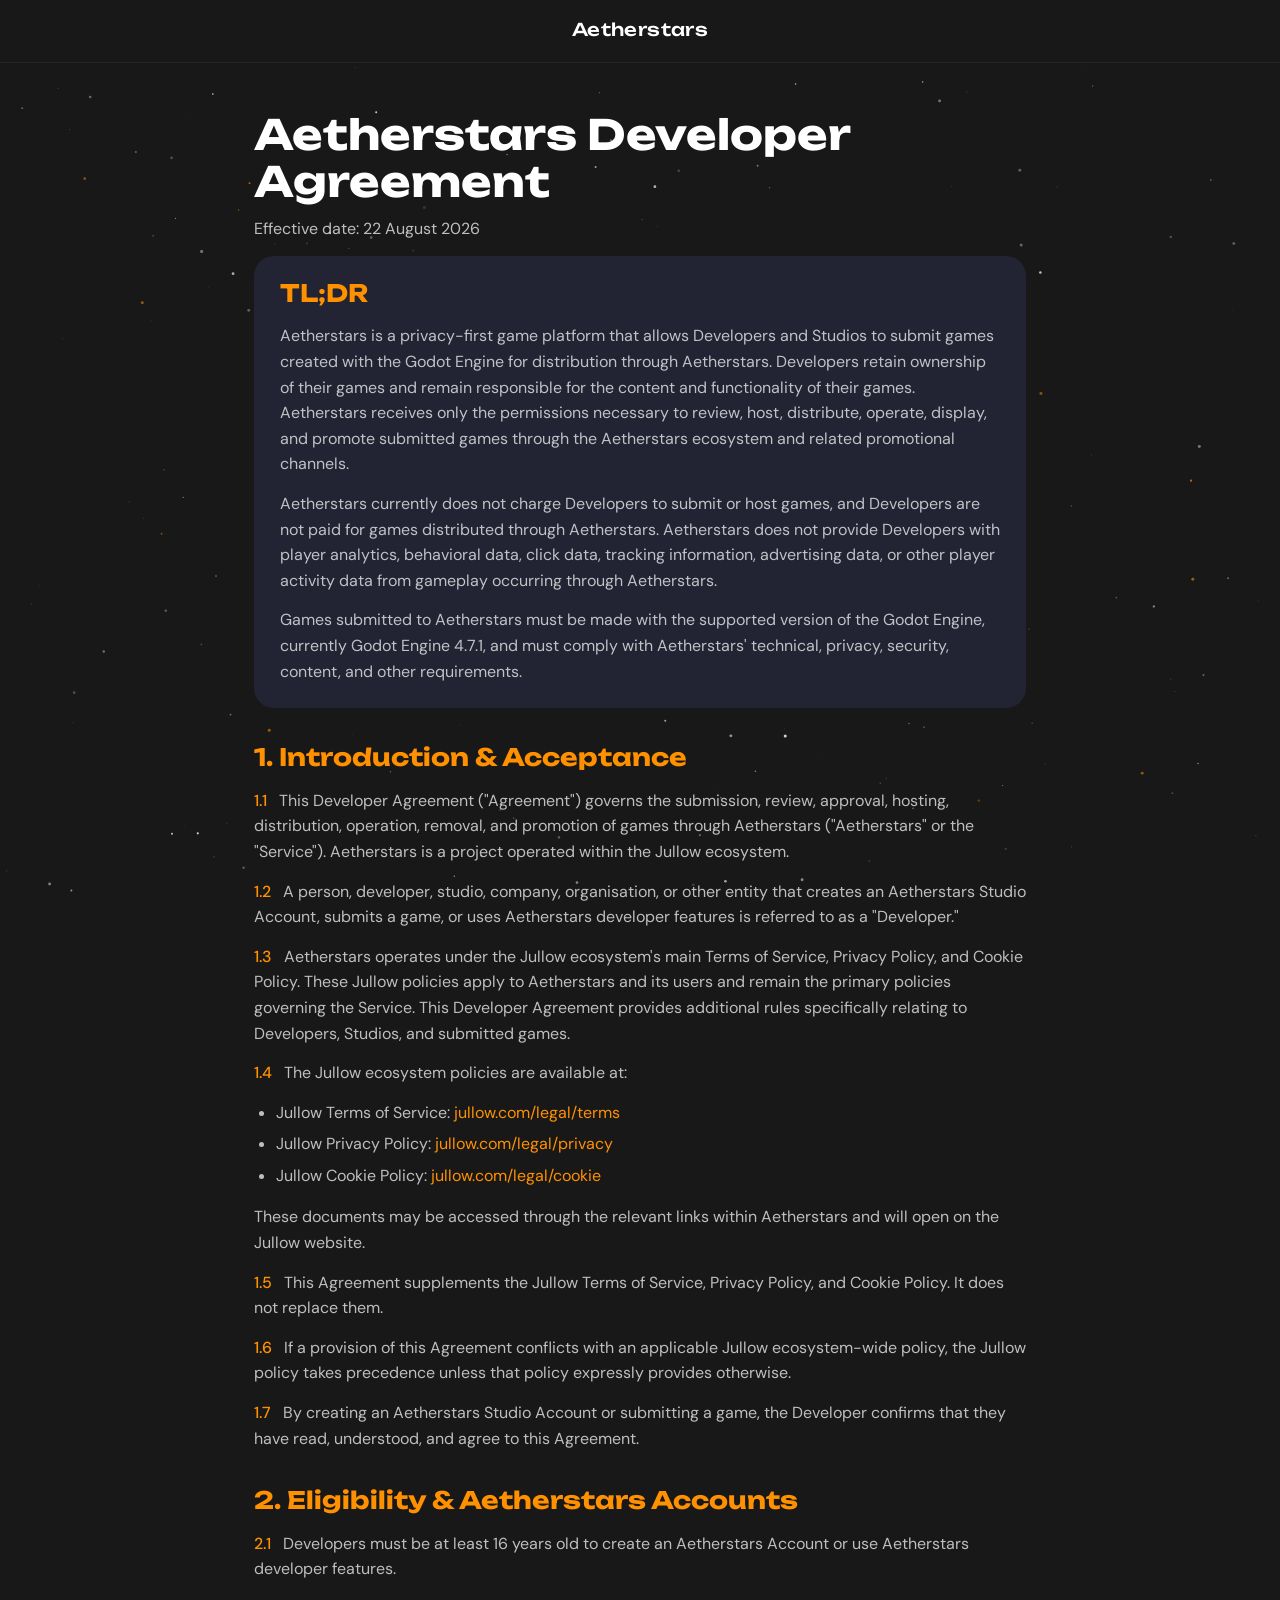
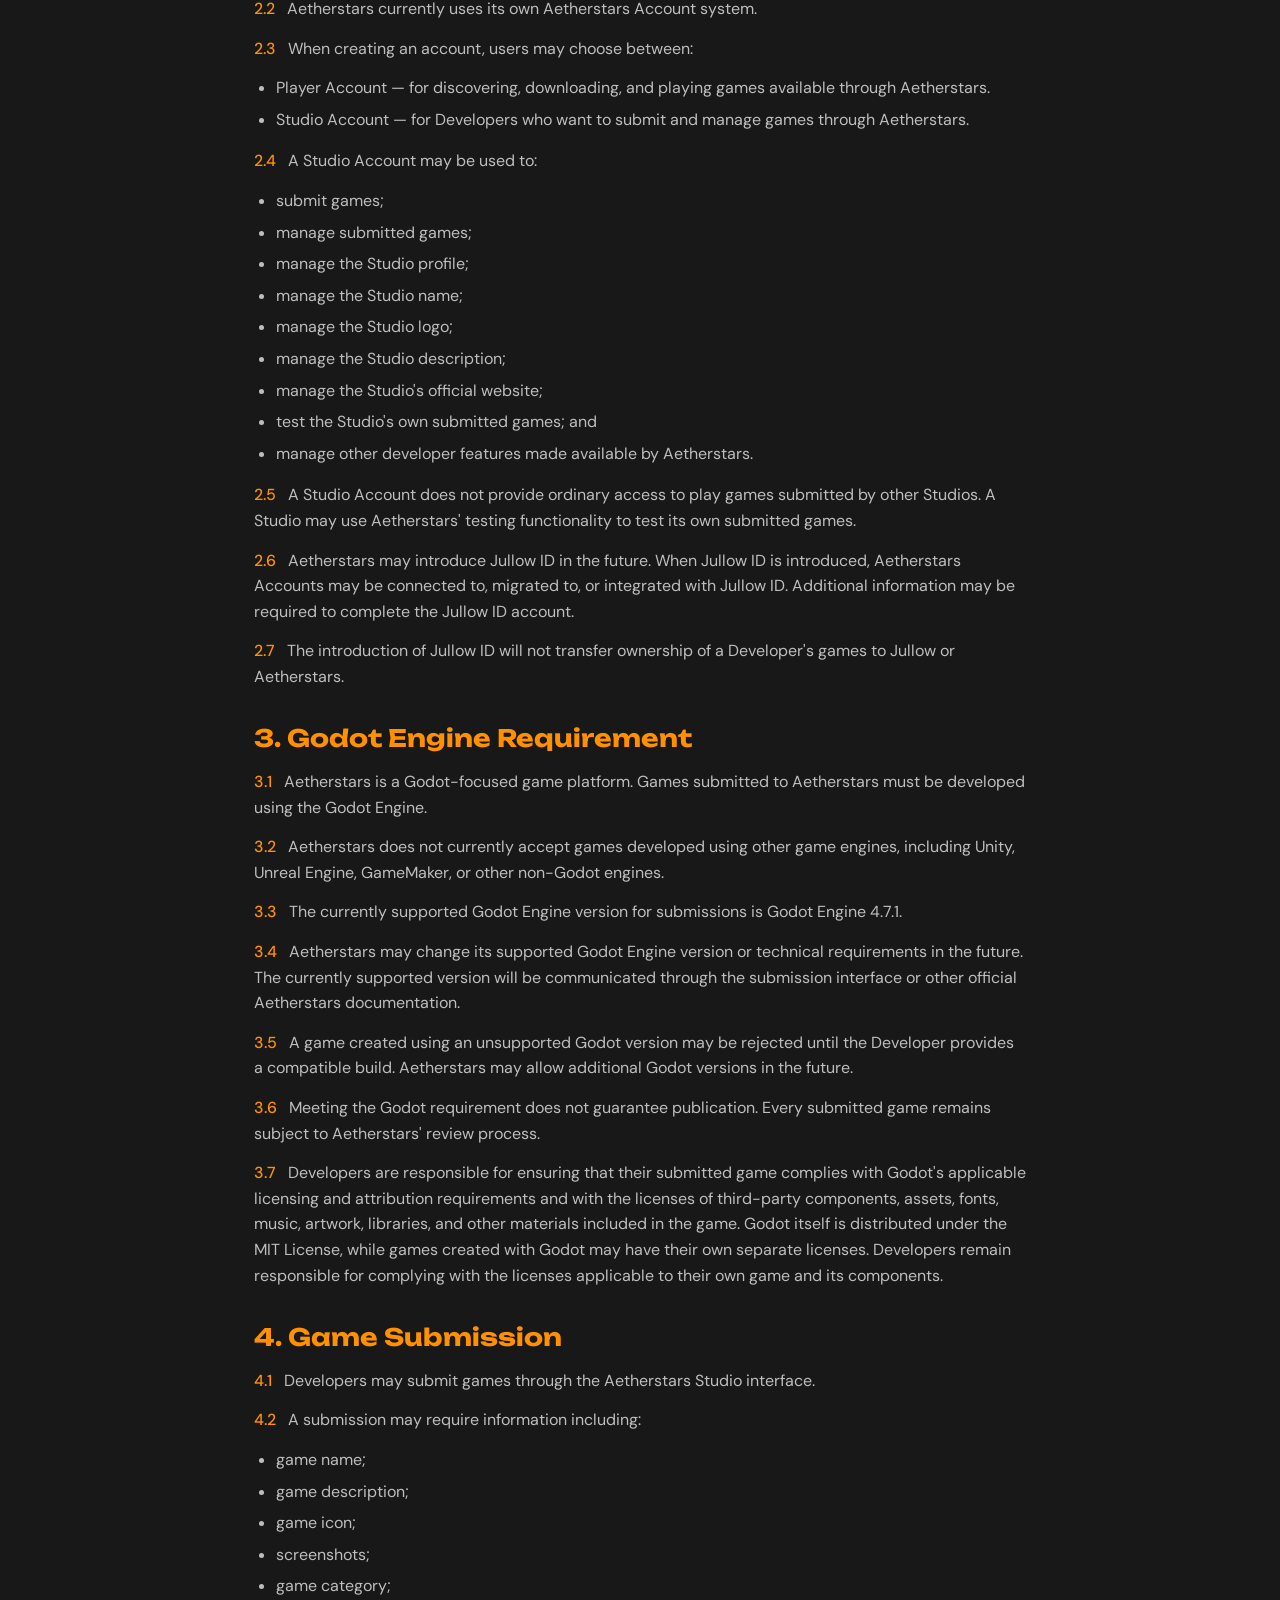
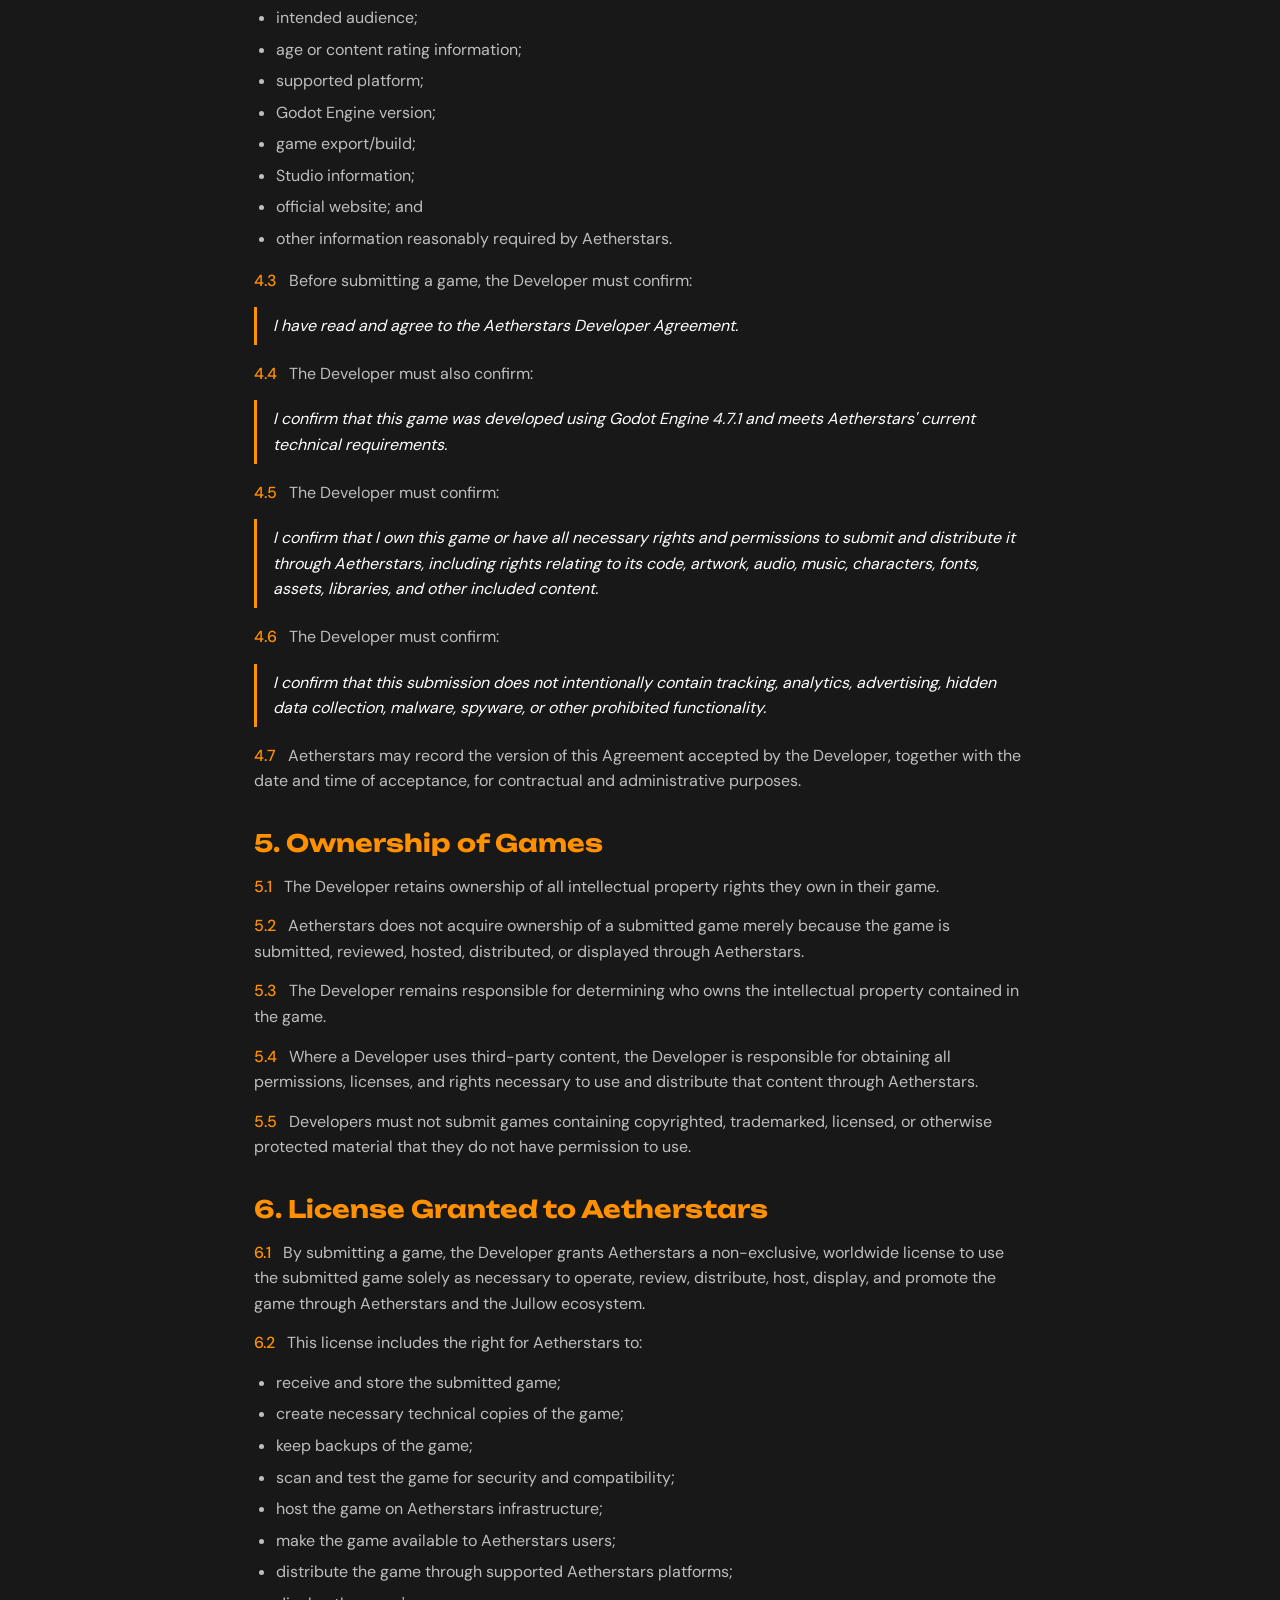
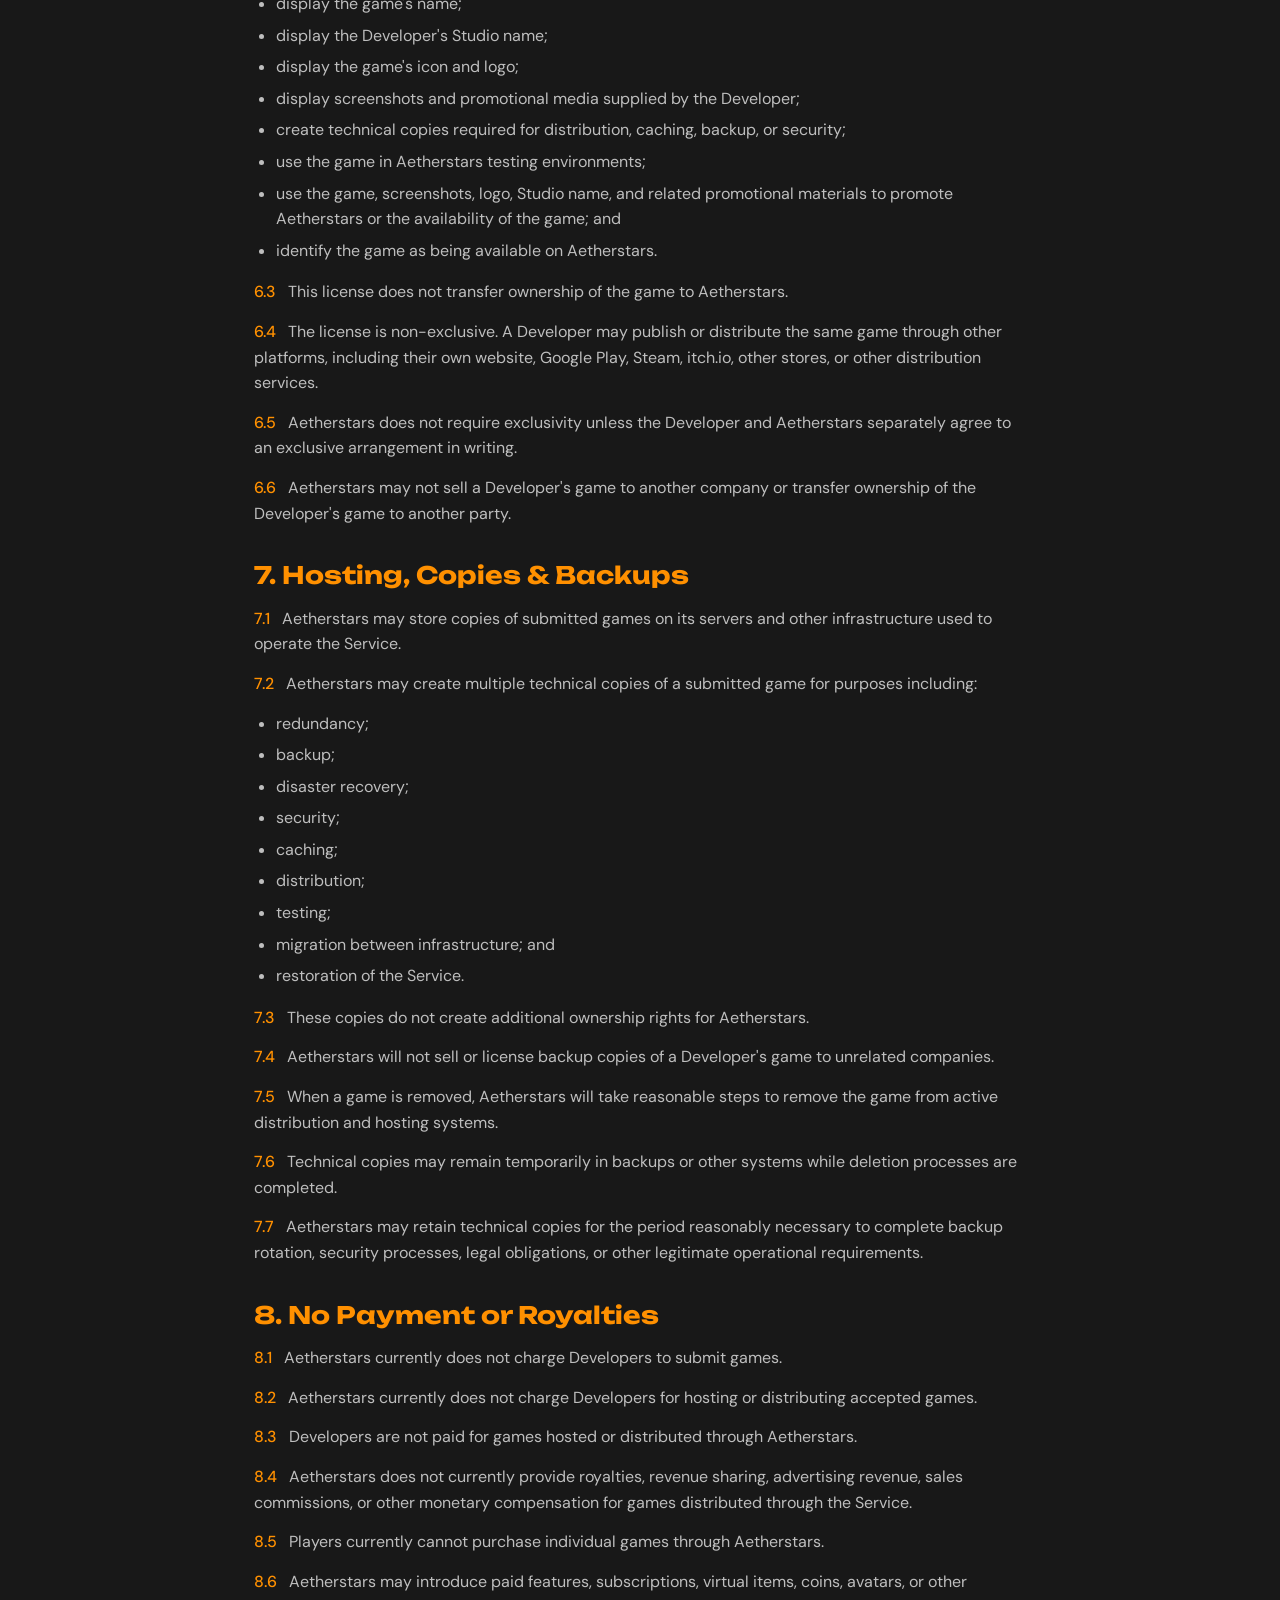
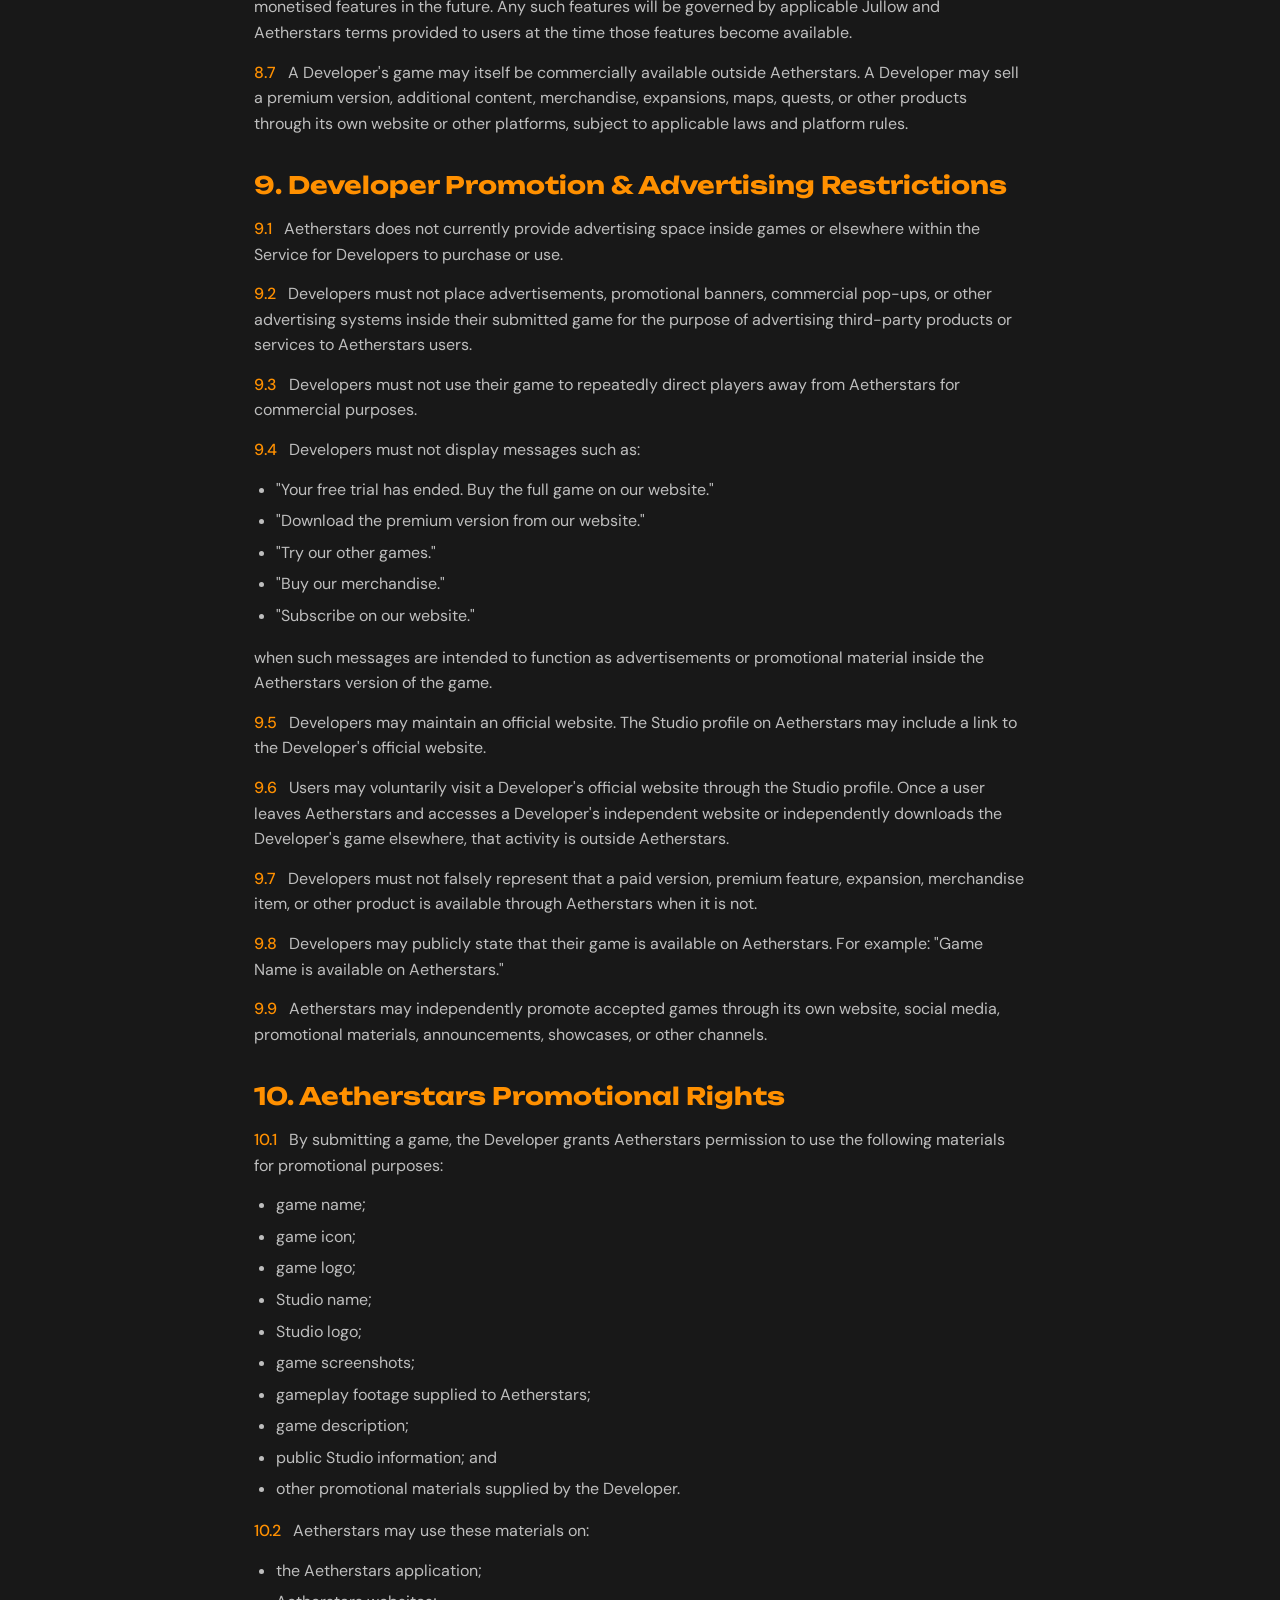
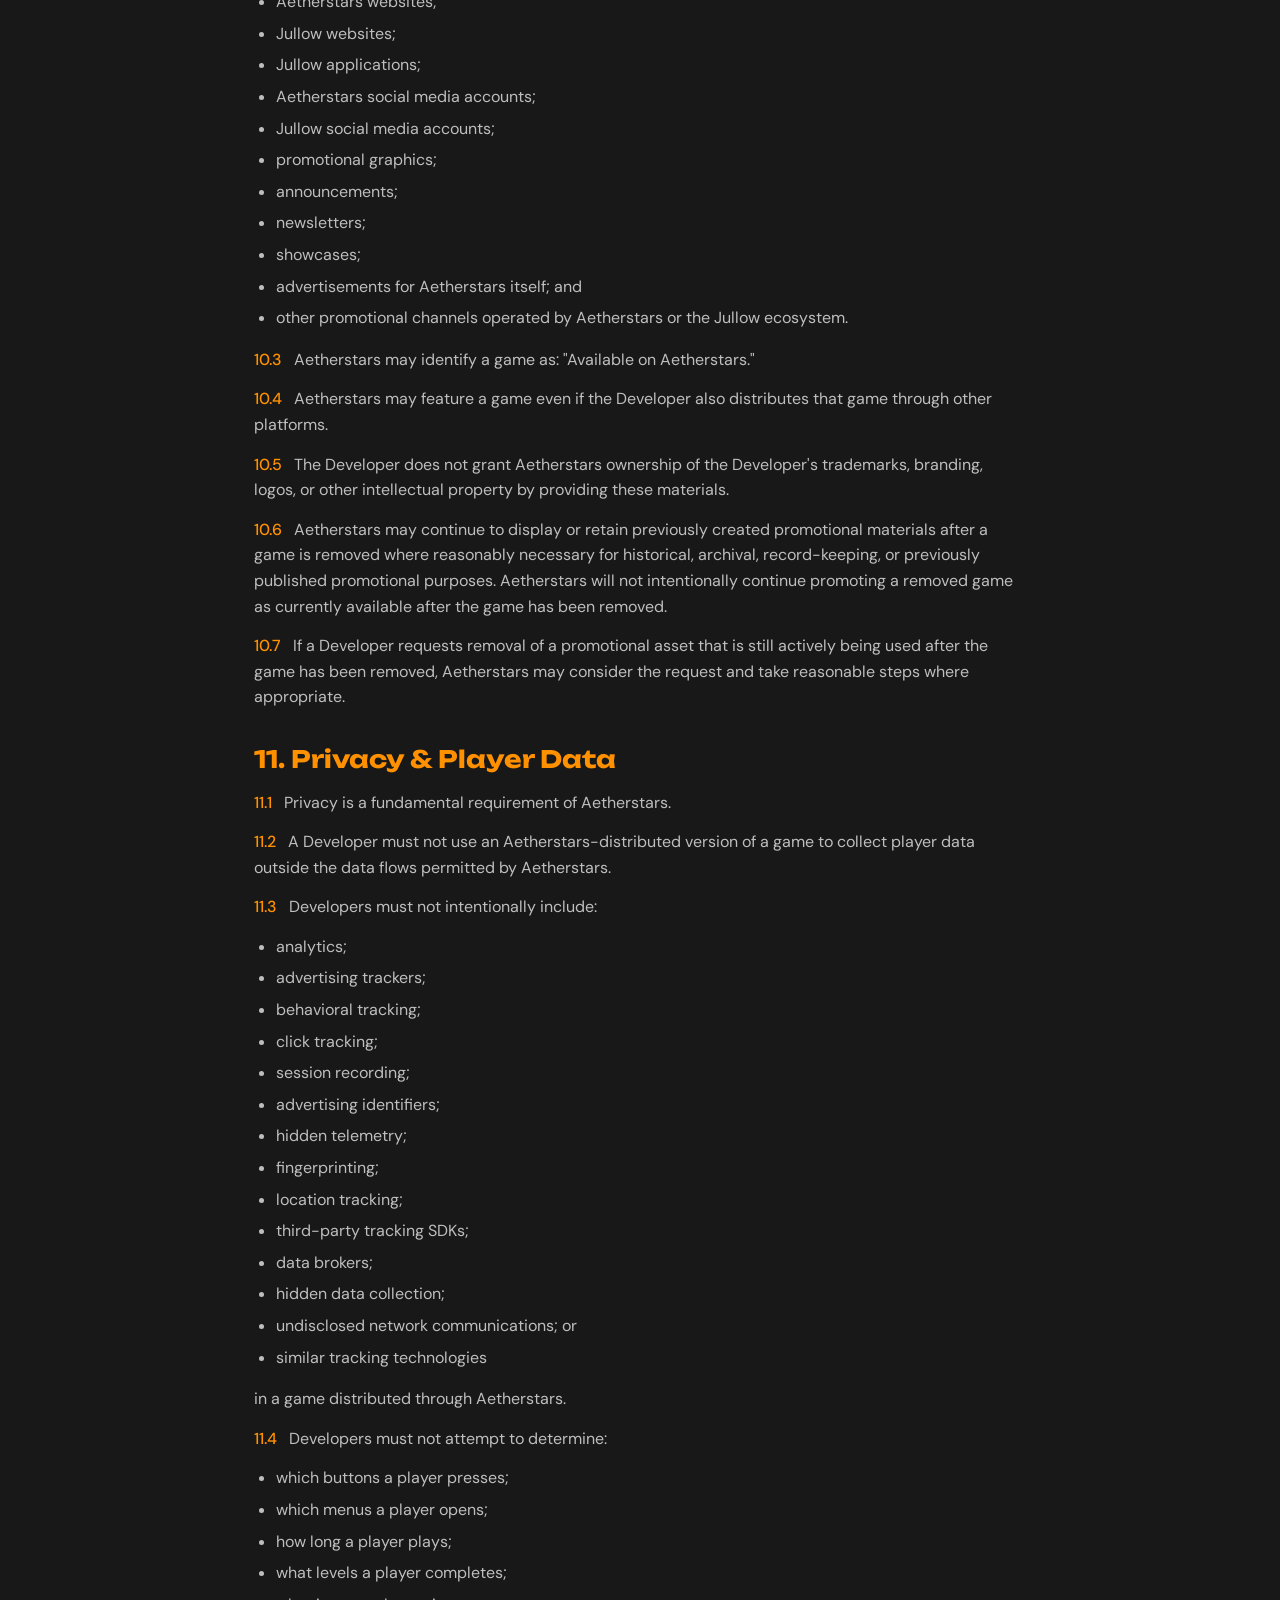
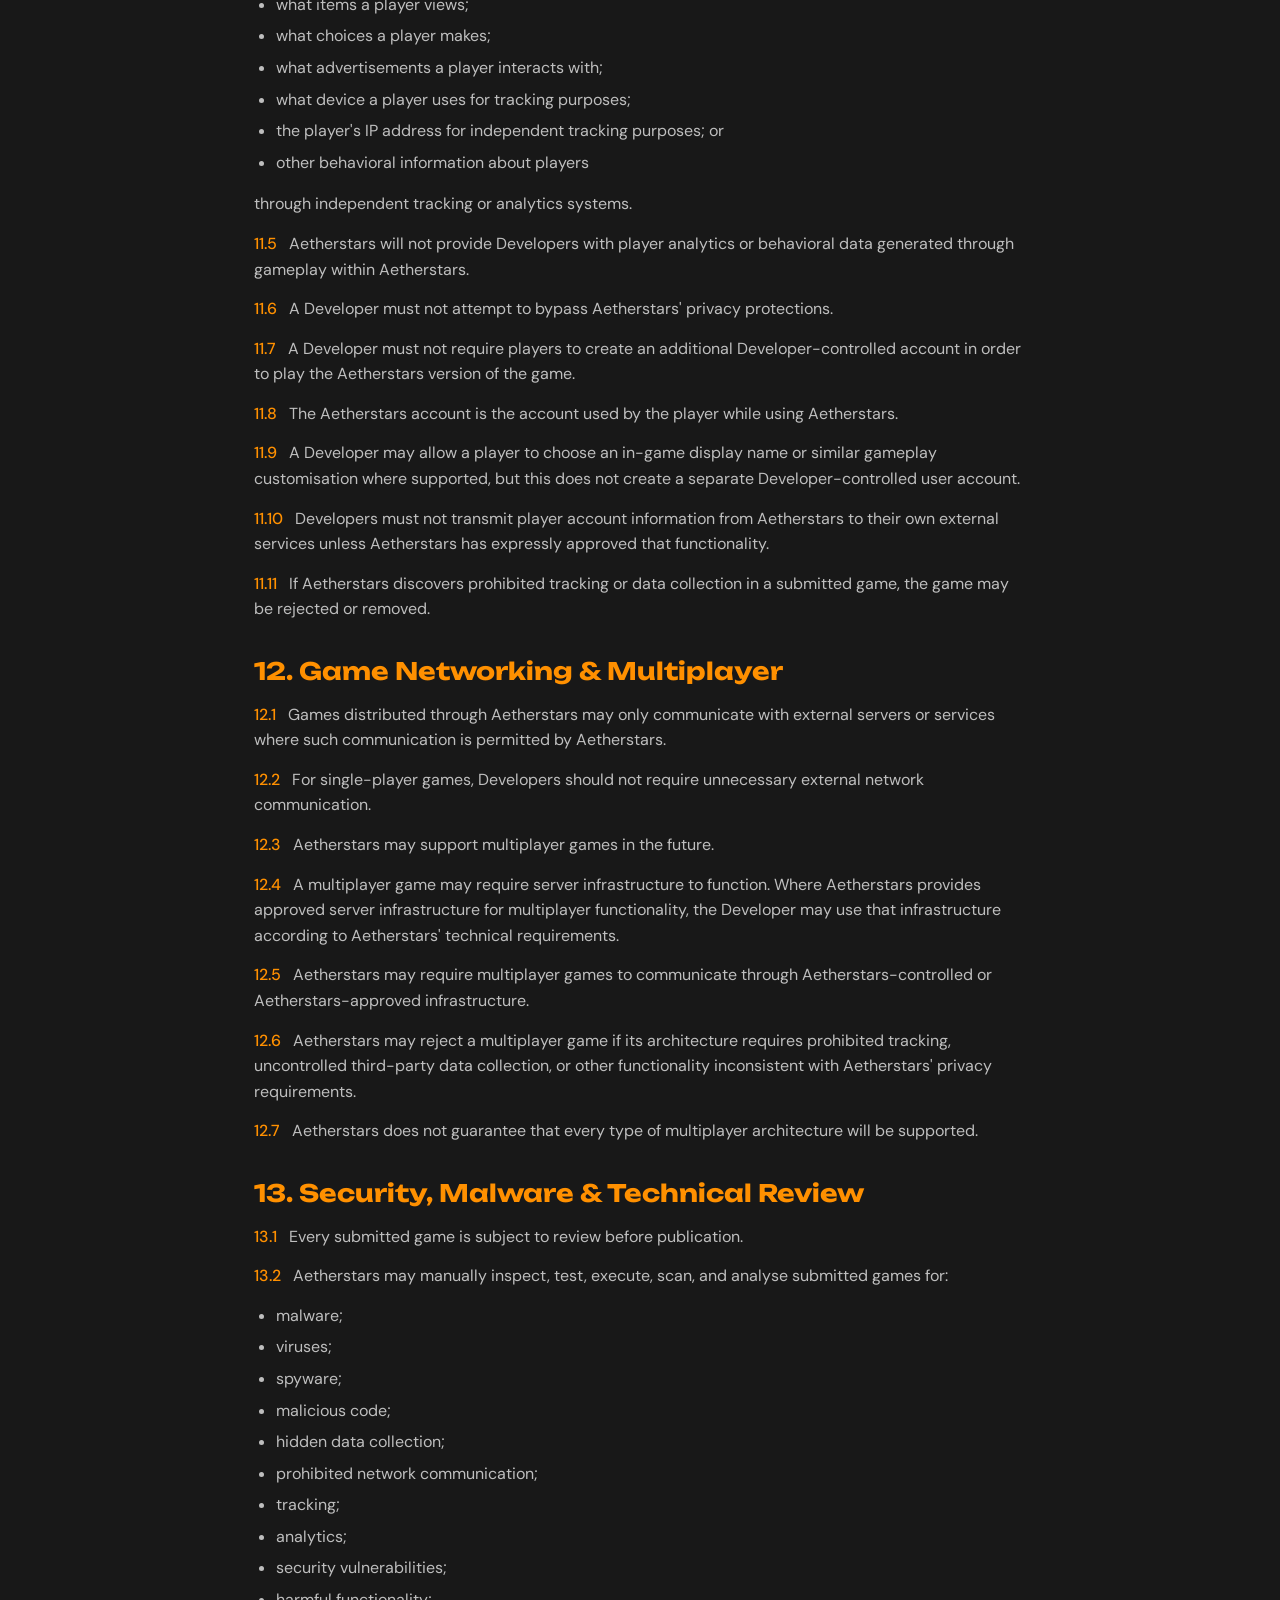
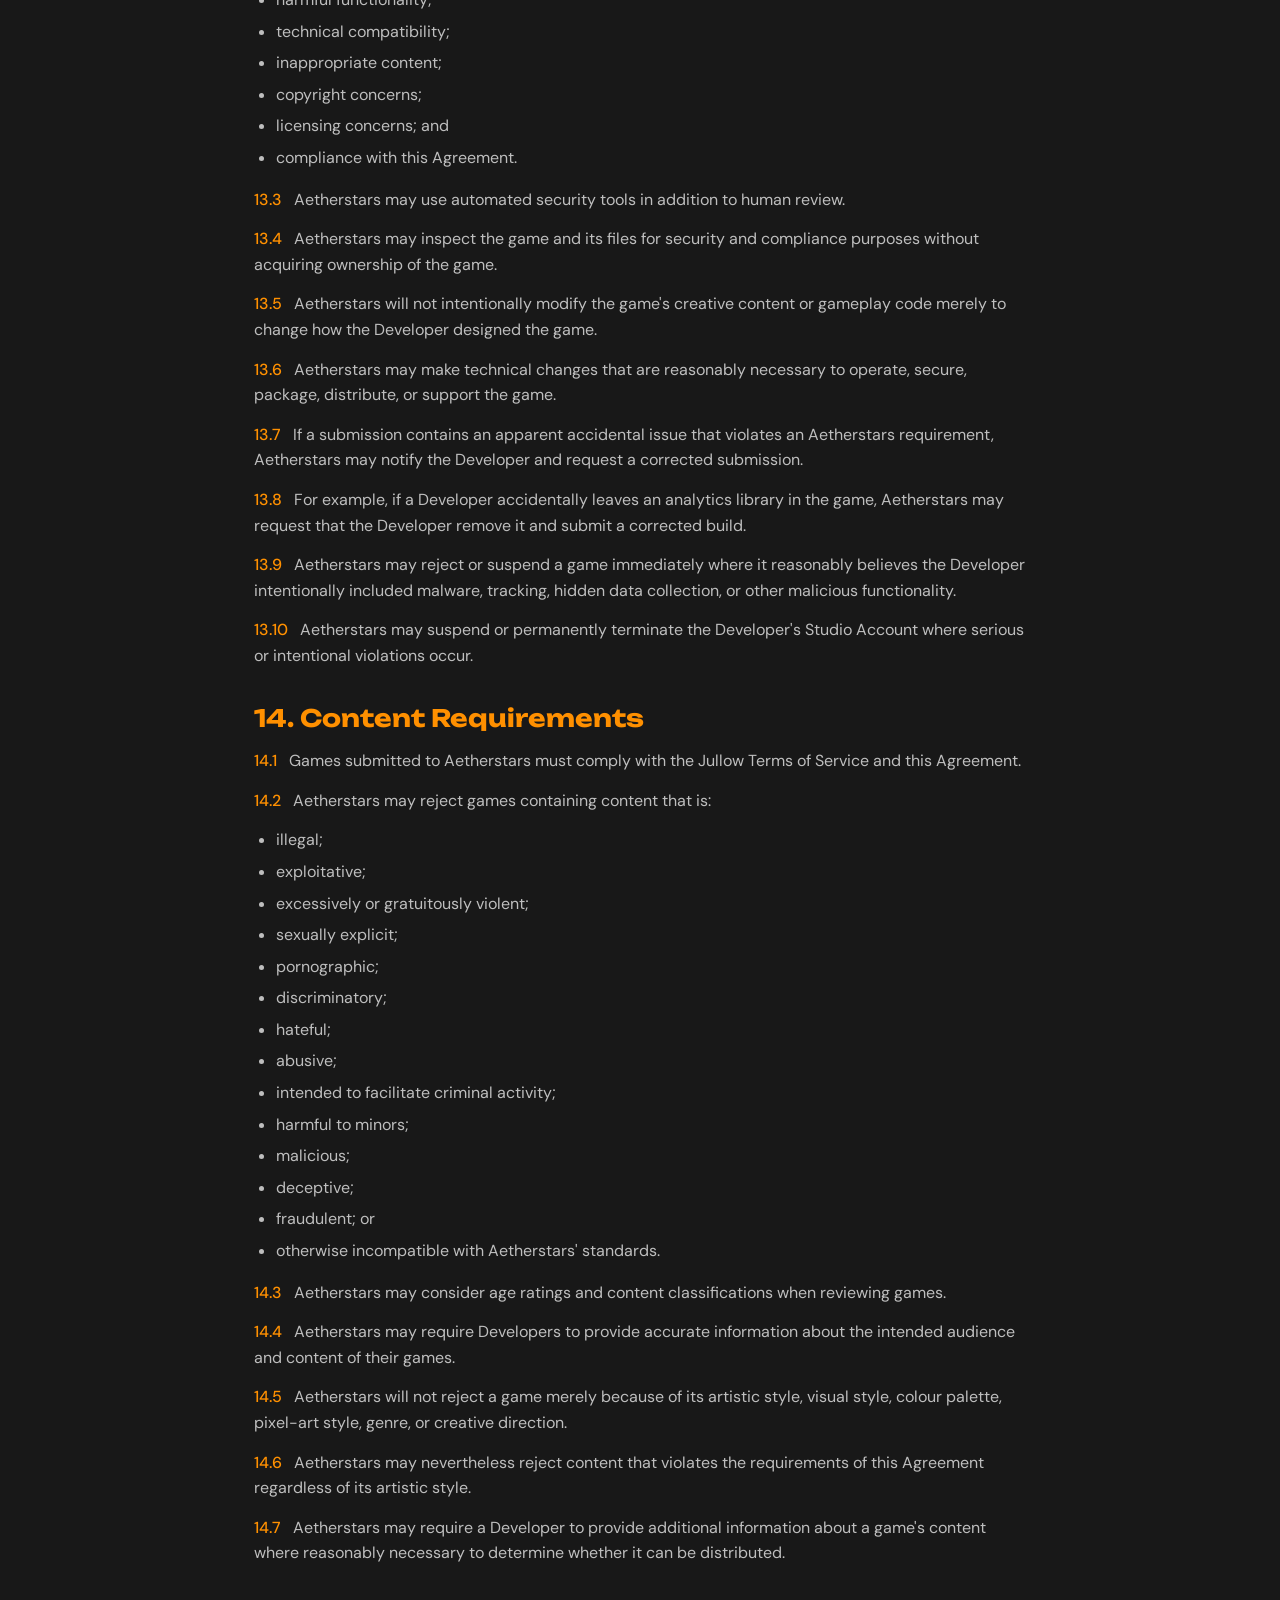
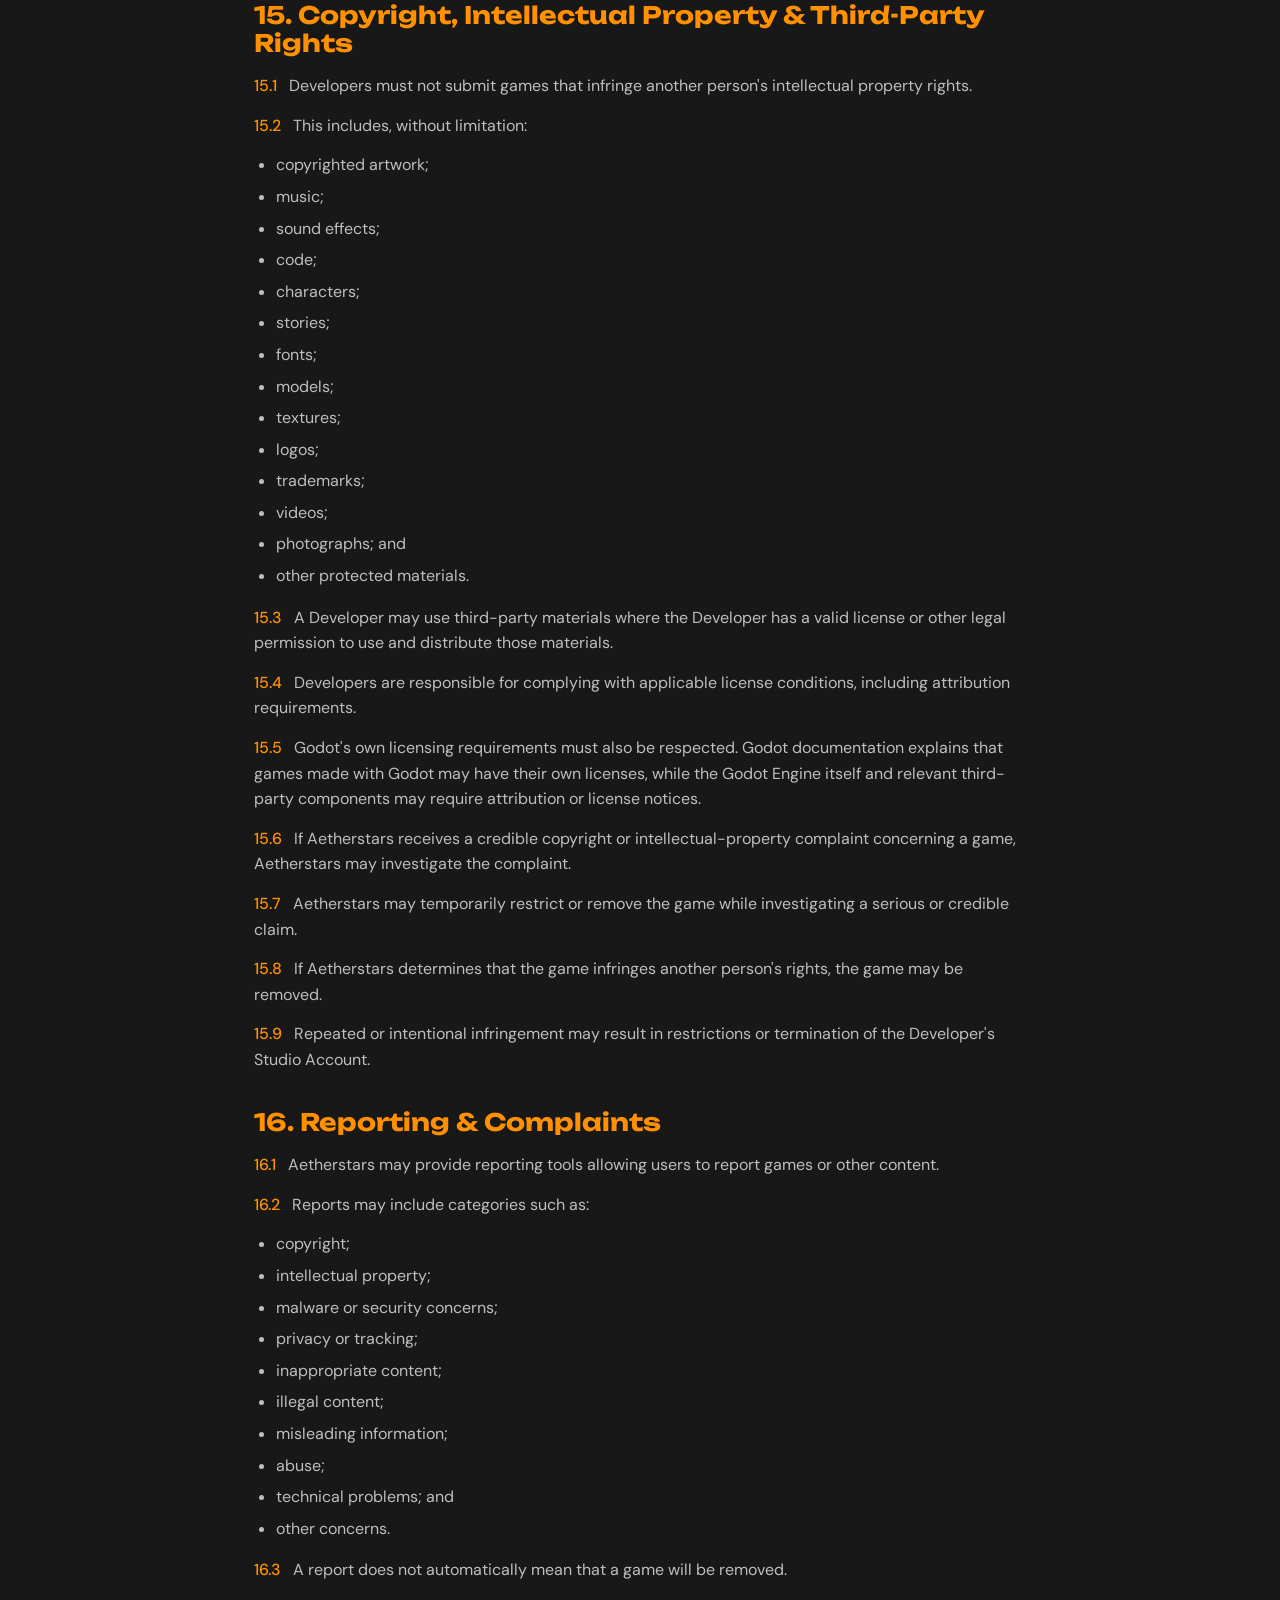
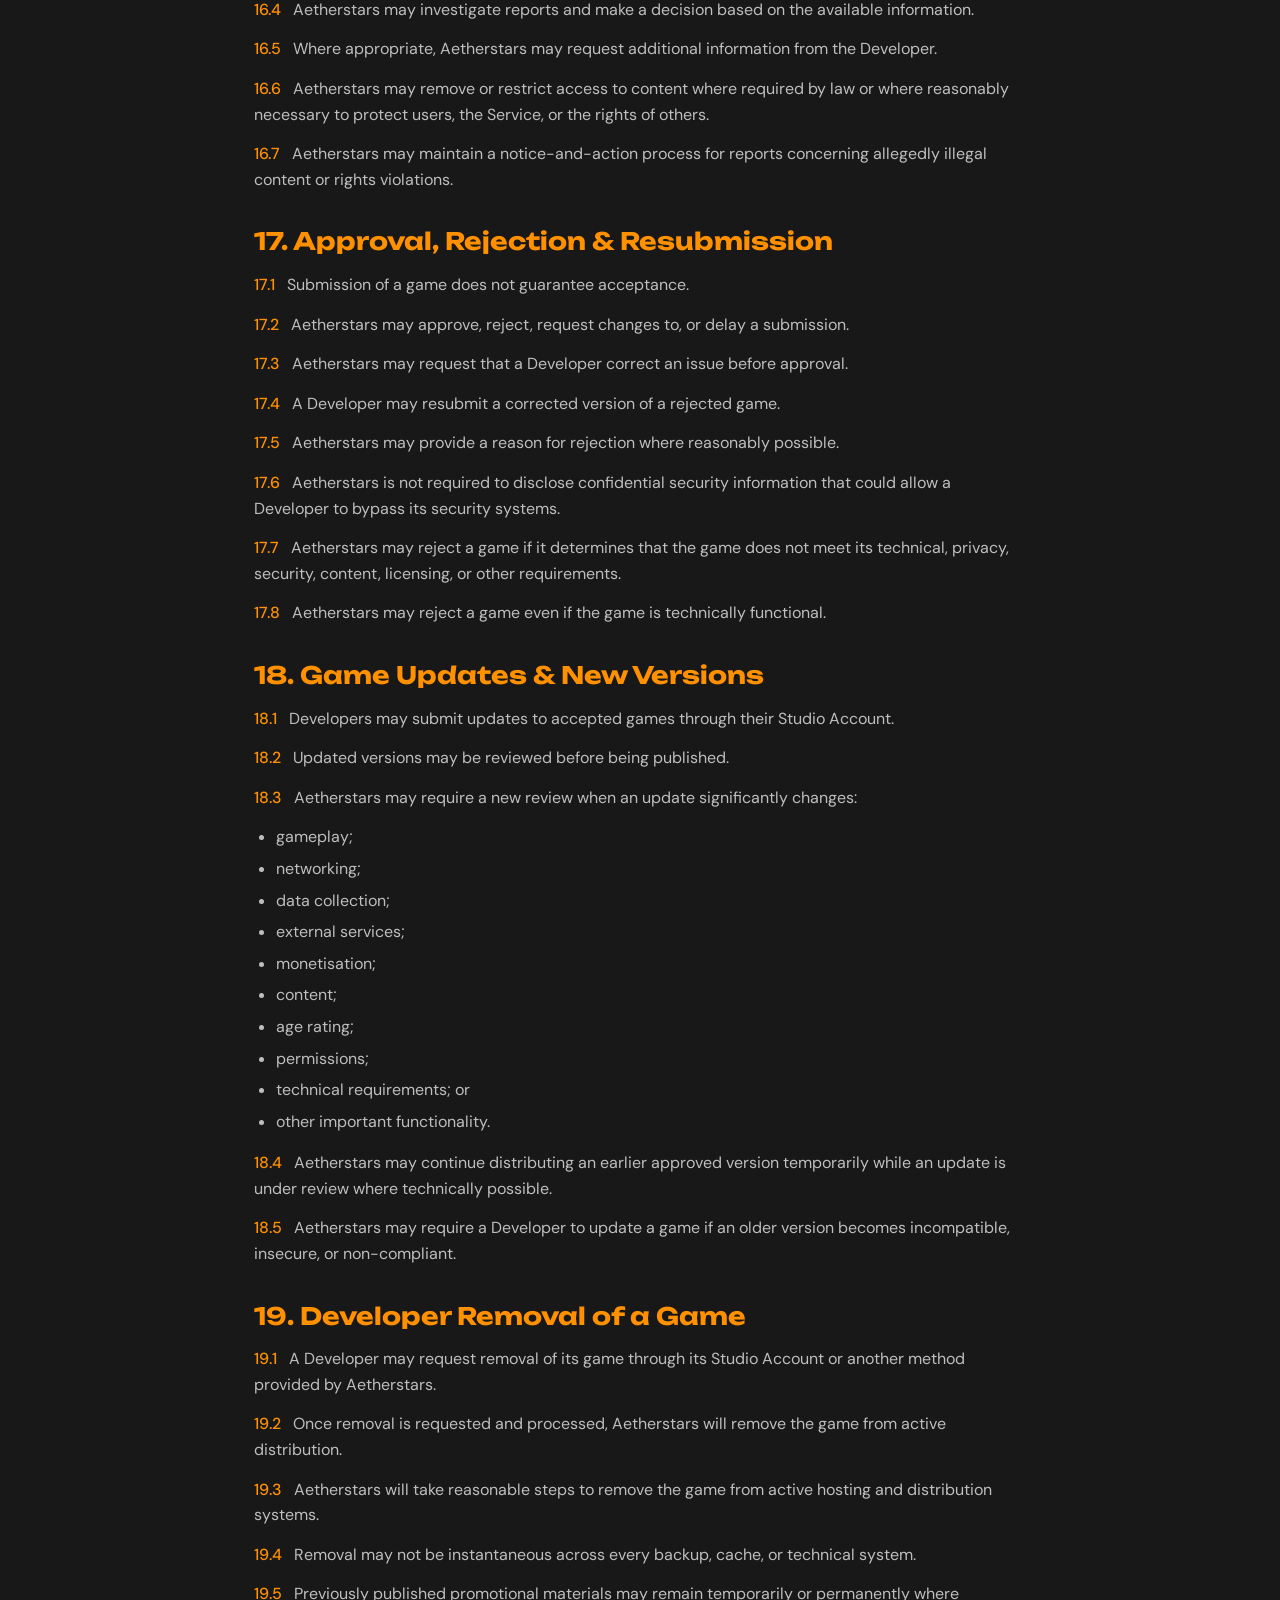
==== legal/agreement/index.html @ 8eb90234 "Add files via upload" ====
<!DOCTYPE html>
<html lang="en">
<head>
  <meta charset="UTF-8">
  <meta name="viewport" content="width=device-width, initial-scale=1.0">
  <title>Developer Agreement</title>
  <meta name="description" content="The Aetherstars Developer Agreement governing the submission, review, hosting, distribution, and promotion of Godot games through Aetherstars.">
  <meta name="theme-color" content="#181818">
  <link rel="icon" href="/favicon.ico" sizes="any">
  <link rel="stylesheet" href="/css/style.css">
</head>
<body>

  <canvas class="stars" aria-hidden="true"></canvas>

  <header class="site-header">
    <a href="/" class="brand">Aetherstars</a>
  </header>

  <main class="legal">
    <h1>Aetherstars Developer Agreement</h1>
    <p class="legal-date">Effective date: 22 August 2026</p>

    <section class="tldr" aria-label="Summary">
      <h2>TL;DR</h2>
      <p>Aetherstars is a privacy-first game platform that allows Developers and Studios to submit games created with the Godot Engine for distribution through Aetherstars. Developers retain ownership of their games and remain responsible for the content and functionality of their games. Aetherstars receives only the permissions necessary to review, host, distribute, operate, display, and promote submitted games through the Aetherstars ecosystem and related promotional channels.</p>
      <p>Aetherstars currently does not charge Developers to submit or host games, and Developers are not paid for games distributed through Aetherstars. Aetherstars does not provide Developers with player analytics, behavioral data, click data, tracking information, advertising data, or other player activity data from gameplay occurring through Aetherstars.</p>
      <p>Games submitted to Aetherstars must be made with the supported version of the Godot Engine, currently Godot Engine 4.7.1, and must comply with Aetherstars' technical, privacy, security, content, and other requirements.</p>
    </section>

    <section id="s1">
      <h2>1. Introduction &amp; Acceptance</h2>
      <p><span class="clause">1.1</span> This Developer Agreement ("Agreement") governs the submission, review, approval, hosting, distribution, operation, removal, and promotion of games through Aetherstars ("Aetherstars" or the "Service"). Aetherstars is a project operated within the Jullow ecosystem.</p>
      <p><span class="clause">1.2</span> A person, developer, studio, company, organisation, or other entity that creates an Aetherstars Studio Account, submits a game, or uses Aetherstars developer features is referred to as a "Developer."</p>
      <p><span class="clause">1.3</span> Aetherstars operates under the Jullow ecosystem's main Terms of Service, Privacy Policy, and Cookie Policy. These Jullow policies apply to Aetherstars and its users and remain the primary policies governing the Service. This Developer Agreement provides additional rules specifically relating to Developers, Studios, and submitted games.</p>
      <p><span class="clause">1.4</span> The Jullow ecosystem policies are available at:</p>
      <ul>
        <li>Jullow Terms of Service: <a href="https://jullow.com/legal/terms" target="_blank" rel="noopener">jullow.com/legal/terms</a></li>
        <li>Jullow Privacy Policy: <a href="https://jullow.com/legal/privacy" target="_blank" rel="noopener">jullow.com/legal/privacy</a></li>
        <li>Jullow Cookie Policy: <a href="https://jullow.com/legal/cookie" target="_blank" rel="noopener">jullow.com/legal/cookie</a></li>
      </ul>
      <p>These documents may be accessed through the relevant links within Aetherstars and will open on the Jullow website.</p>
      <p><span class="clause">1.5</span> This Agreement supplements the Jullow Terms of Service, Privacy Policy, and Cookie Policy. It does not replace them.</p>
      <p><span class="clause">1.6</span> If a provision of this Agreement conflicts with an applicable Jullow ecosystem-wide policy, the Jullow policy takes precedence unless that policy expressly provides otherwise.</p>
      <p><span class="clause">1.7</span> By creating an Aetherstars Studio Account or submitting a game, the Developer confirms that they have read, understood, and agree to this Agreement.</p>
    </section>

    <section id="s2">
      <h2>2. Eligibility &amp; Aetherstars Accounts</h2>
      <p><span class="clause">2.1</span> Developers must be at least 16 years old to create an Aetherstars Account or use Aetherstars developer features.</p>
      <p><span class="clause">2.2</span> Aetherstars currently uses its own Aetherstars Account system.</p>
      <p><span class="clause">2.3</span> When creating an account, users may choose between:</p>
      <ul>
        <li>Player Account — for discovering, downloading, and playing games available through Aetherstars.</li>
        <li>Studio Account — for Developers who want to submit and manage games through Aetherstars.</li>
      </ul>
      <p><span class="clause">2.4</span> A Studio Account may be used to:</p>
      <ul>
        <li>submit games;</li>
        <li>manage submitted games;</li>
        <li>manage the Studio profile;</li>
        <li>manage the Studio name;</li>
        <li>manage the Studio logo;</li>
        <li>manage the Studio description;</li>
        <li>manage the Studio's official website;</li>
        <li>test the Studio's own submitted games; and</li>
        <li>manage other developer features made available by Aetherstars.</li>
      </ul>
      <p><span class="clause">2.5</span> A Studio Account does not provide ordinary access to play games submitted by other Studios. A Studio may use Aetherstars' testing functionality to test its own submitted games.</p>
      <p><span class="clause">2.6</span> Aetherstars may introduce Jullow ID in the future. When Jullow ID is introduced, Aetherstars Accounts may be connected to, migrated to, or integrated with Jullow ID. Additional information may be required to complete the Jullow ID account.</p>
      <p><span class="clause">2.7</span> The introduction of Jullow ID will not transfer ownership of a Developer's games to Jullow or Aetherstars.</p>
    </section>

    <section id="s3">
      <h2>3. Godot Engine Requirement</h2>
      <p><span class="clause">3.1</span> Aetherstars is a Godot-focused game platform. Games submitted to Aetherstars must be developed using the Godot Engine.</p>
      <p><span class="clause">3.2</span> Aetherstars does not currently accept games developed using other game engines, including Unity, Unreal Engine, GameMaker, or other non-Godot engines.</p>
      <p><span class="clause">3.3</span> The currently supported Godot Engine version for submissions is Godot Engine 4.7.1.</p>
      <p><span class="clause">3.4</span> Aetherstars may change its supported Godot Engine version or technical requirements in the future. The currently supported version will be communicated through the submission interface or other official Aetherstars documentation.</p>
      <p><span class="clause">3.5</span> A game created using an unsupported Godot version may be rejected until the Developer provides a compatible build. Aetherstars may allow additional Godot versions in the future.</p>
      <p><span class="clause">3.6</span> Meeting the Godot requirement does not guarantee publication. Every submitted game remains subject to Aetherstars' review process.</p>
      <p><span class="clause">3.7</span> Developers are responsible for ensuring that their submitted game complies with Godot's applicable licensing and attribution requirements and with the licenses of third-party components, assets, fonts, music, artwork, libraries, and other materials included in the game. Godot itself is distributed under the MIT License, while games created with Godot may have their own separate licenses. Developers remain responsible for complying with the licenses applicable to their own game and its components.</p>
    </section>

    <section id="s4">
      <h2>4. Game Submission</h2>
      <p><span class="clause">4.1</span> Developers may submit games through the Aetherstars Studio interface.</p>
      <p><span class="clause">4.2</span> A submission may require information including:</p>
      <ul>
        <li>game name;</li>
        <li>game description;</li>
        <li>game icon;</li>
        <li>screenshots;</li>
        <li>game category;</li>
        <li>intended audience;</li>
        <li>age or content rating information;</li>
        <li>supported platform;</li>
        <li>Godot Engine version;</li>
        <li>game export/build;</li>
        <li>Studio information;</li>
        <li>official website; and</li>
        <li>other information reasonably required by Aetherstars.</li>
      </ul>
      <p><span class="clause">4.3</span> Before submitting a game, the Developer must confirm:</p>
      <blockquote>I have read and agree to the Aetherstars Developer Agreement.</blockquote>
      <p><span class="clause">4.4</span> The Developer must also confirm:</p>
      <blockquote>I confirm that this game was developed using Godot Engine 4.7.1 and meets Aetherstars' current technical requirements.</blockquote>
      <p><span class="clause">4.5</span> The Developer must confirm:</p>
      <blockquote>I confirm that I own this game or have all necessary rights and permissions to submit and distribute it through Aetherstars, including rights relating to its code, artwork, audio, music, characters, fonts, assets, libraries, and other included content.</blockquote>
      <p><span class="clause">4.6</span> The Developer must confirm:</p>
      <blockquote>I confirm that this submission does not intentionally contain tracking, analytics, advertising, hidden data collection, malware, spyware, or other prohibited functionality.</blockquote>
      <p><span class="clause">4.7</span> Aetherstars may record the version of this Agreement accepted by the Developer, together with the date and time of acceptance, for contractual and administrative purposes.</p>
    </section>

    <section id="s5">
      <h2>5. Ownership of Games</h2>
      <p><span class="clause">5.1</span> The Developer retains ownership of all intellectual property rights they own in their game.</p>
      <p><span class="clause">5.2</span> Aetherstars does not acquire ownership of a submitted game merely because the game is submitted, reviewed, hosted, distributed, or displayed through Aetherstars.</p>
      <p><span class="clause">5.3</span> The Developer remains responsible for determining who owns the intellectual property contained in the game.</p>
      <p><span class="clause">5.4</span> Where a Developer uses third-party content, the Developer is responsible for obtaining all permissions, licenses, and rights necessary to use and distribute that content through Aetherstars.</p>
      <p><span class="clause">5.5</span> Developers must not submit games containing copyrighted, trademarked, licensed, or otherwise protected material that they do not have permission to use.</p>
    </section>

    <section id="s6">
      <h2>6. License Granted to Aetherstars</h2>
      <p><span class="clause">6.1</span> By submitting a game, the Developer grants Aetherstars a non-exclusive, worldwide license to use the submitted game solely as necessary to operate, review, distribute, host, display, and promote the game through Aetherstars and the Jullow ecosystem.</p>
      <p><span class="clause">6.2</span> This license includes the right for Aetherstars to:</p>
      <ul>
        <li>receive and store the submitted game;</li>
        <li>create necessary technical copies of the game;</li>
        <li>keep backups of the game;</li>
        <li>scan and test the game for security and compatibility;</li>
        <li>host the game on Aetherstars infrastructure;</li>
        <li>make the game available to Aetherstars users;</li>
        <li>distribute the game through supported Aetherstars platforms;</li>
        <li>display the game's name;</li>
        <li>display the Developer's Studio name;</li>
        <li>display the game's icon and logo;</li>
        <li>display screenshots and promotional media supplied by the Developer;</li>
        <li>create technical copies required for distribution, caching, backup, or security;</li>
        <li>use the game in Aetherstars testing environments;</li>
        <li>use the game, screenshots, logo, Studio name, and related promotional materials to promote Aetherstars or the availability of the game; and</li>
        <li>identify the game as being available on Aetherstars.</li>
      </ul>
      <p><span class="clause">6.3</span> This license does not transfer ownership of the game to Aetherstars.</p>
      <p><span class="clause">6.4</span> The license is non-exclusive. A Developer may publish or distribute the same game through other platforms, including their own website, Google Play, Steam, itch.io, other stores, or other distribution services.</p>
      <p><span class="clause">6.5</span> Aetherstars does not require exclusivity unless the Developer and Aetherstars separately agree to an exclusive arrangement in writing.</p>
      <p><span class="clause">6.6</span> Aetherstars may not sell a Developer's game to another company or transfer ownership of the Developer's game to another party.</p>
    </section>

    <section id="s7">
      <h2>7. Hosting, Copies &amp; Backups</h2>
      <p><span class="clause">7.1</span> Aetherstars may store copies of submitted games on its servers and other infrastructure used to operate the Service.</p>
      <p><span class="clause">7.2</span> Aetherstars may create multiple technical copies of a submitted game for purposes including:</p>
      <ul>
        <li>redundancy;</li>
        <li>backup;</li>
        <li>disaster recovery;</li>
        <li>security;</li>
        <li>caching;</li>
        <li>distribution;</li>
        <li>testing;</li>
        <li>migration between infrastructure; and</li>
        <li>restoration of the Service.</li>
      </ul>
      <p><span class="clause">7.3</span> These copies do not create additional ownership rights for Aetherstars.</p>
      <p><span class="clause">7.4</span> Aetherstars will not sell or license backup copies of a Developer's game to unrelated companies.</p>
      <p><span class="clause">7.5</span> When a game is removed, Aetherstars will take reasonable steps to remove the game from active distribution and hosting systems.</p>
      <p><span class="clause">7.6</span> Technical copies may remain temporarily in backups or other systems while deletion processes are completed.</p>
      <p><span class="clause">7.7</span> Aetherstars may retain technical copies for the period reasonably necessary to complete backup rotation, security processes, legal obligations, or other legitimate operational requirements.</p>
    </section>

    <section id="s8">
      <h2>8. No Payment or Royalties</h2>
      <p><span class="clause">8.1</span> Aetherstars currently does not charge Developers to submit games.</p>
      <p><span class="clause">8.2</span> Aetherstars currently does not charge Developers for hosting or distributing accepted games.</p>
      <p><span class="clause">8.3</span> Developers are not paid for games hosted or distributed through Aetherstars.</p>
      <p><span class="clause">8.4</span> Aetherstars does not currently provide royalties, revenue sharing, advertising revenue, sales commissions, or other monetary compensation for games distributed through the Service.</p>
      <p><span class="clause">8.5</span> Players currently cannot purchase individual games through Aetherstars.</p>
      <p><span class="clause">8.6</span> Aetherstars may introduce paid features, subscriptions, virtual items, coins, avatars, or other monetised features in the future. Any such features will be governed by applicable Jullow and Aetherstars terms provided to users at the time those features become available.</p>
      <p><span class="clause">8.7</span> A Developer's game may itself be commercially available outside Aetherstars. A Developer may sell a premium version, additional content, merchandise, expansions, maps, quests, or other products through its own website or other platforms, subject to applicable laws and platform rules.</p>
    </section>

    <section id="s9">
      <h2>9. Developer Promotion &amp; Advertising Restrictions</h2>
      <p><span class="clause">9.1</span> Aetherstars does not currently provide advertising space inside games or elsewhere within the Service for Developers to purchase or use.</p>
      <p><span class="clause">9.2</span> Developers must not place advertisements, promotional banners, commercial pop-ups, or other advertising systems inside their submitted game for the purpose of advertising third-party products or services to Aetherstars users.</p>
      <p><span class="clause">9.3</span> Developers must not use their game to repeatedly direct players away from Aetherstars for commercial purposes.</p>
      <p><span class="clause">9.4</span> Developers must not display messages such as:</p>
      <ul>
        <li>"Your free trial has ended. Buy the full game on our website."</li>
        <li>"Download the premium version from our website."</li>
        <li>"Try our other games."</li>
        <li>"Buy our merchandise."</li>
        <li>"Subscribe on our website."</li>
      </ul>
      <p>when such messages are intended to function as advertisements or promotional material inside the Aetherstars version of the game.</p>
      <p><span class="clause">9.5</span> Developers may maintain an official website. The Studio profile on Aetherstars may include a link to the Developer's official website.</p>
      <p><span class="clause">9.6</span> Users may voluntarily visit a Developer's official website through the Studio profile. Once a user leaves Aetherstars and accesses a Developer's independent website or independently downloads the Developer's game elsewhere, that activity is outside Aetherstars.</p>
      <p><span class="clause">9.7</span> Developers must not falsely represent that a paid version, premium feature, expansion, merchandise item, or other product is available through Aetherstars when it is not.</p>
      <p><span class="clause">9.8</span> Developers may publicly state that their game is available on Aetherstars. For example: "Game Name is available on Aetherstars."</p>
      <p><span class="clause">9.9</span> Aetherstars may independently promote accepted games through its own website, social media, promotional materials, announcements, showcases, or other channels.</p>
    </section>

    <section id="s10">
      <h2>10. Aetherstars Promotional Rights</h2>
      <p><span class="clause">10.1</span> By submitting a game, the Developer grants Aetherstars permission to use the following materials for promotional purposes:</p>
      <ul>
        <li>game name;</li>
        <li>game icon;</li>
        <li>game logo;</li>
        <li>Studio name;</li>
        <li>Studio logo;</li>
        <li>game screenshots;</li>
        <li>gameplay footage supplied to Aetherstars;</li>
        <li>game description;</li>
        <li>public Studio information; and</li>
        <li>other promotional materials supplied by the Developer.</li>
      </ul>
      <p><span class="clause">10.2</span> Aetherstars may use these materials on:</p>
      <ul>
        <li>the Aetherstars application;</li>
        <li>Aetherstars websites;</li>
        <li>Jullow websites;</li>
        <li>Jullow applications;</li>
        <li>Aetherstars social media accounts;</li>
        <li>Jullow social media accounts;</li>
        <li>promotional graphics;</li>
        <li>announcements;</li>
        <li>newsletters;</li>
        <li>showcases;</li>
        <li>advertisements for Aetherstars itself; and</li>
        <li>other promotional channels operated by Aetherstars or the Jullow ecosystem.</li>
      </ul>
      <p><span class="clause">10.3</span> Aetherstars may identify a game as: "Available on Aetherstars."</p>
      <p><span class="clause">10.4</span> Aetherstars may feature a game even if the Developer also distributes that game through other platforms.</p>
      <p><span class="clause">10.5</span> The Developer does not grant Aetherstars ownership of the Developer's trademarks, branding, logos, or other intellectual property by providing these materials.</p>
      <p><span class="clause">10.6</span> Aetherstars may continue to display or retain previously created promotional materials after a game is removed where reasonably necessary for historical, archival, record-keeping, or previously published promotional purposes. Aetherstars will not intentionally continue promoting a removed game as currently available after the game has been removed.</p>
      <p><span class="clause">10.7</span> If a Developer requests removal of a promotional asset that is still actively being used after the game has been removed, Aetherstars may consider the request and take reasonable steps where appropriate.</p>
    </section>

    <section id="s11">
      <h2>11. Privacy &amp; Player Data</h2>
      <p><span class="clause">11.1</span> Privacy is a fundamental requirement of Aetherstars.</p>
      <p><span class="clause">11.2</span> A Developer must not use an Aetherstars-distributed version of a game to collect player data outside the data flows permitted by Aetherstars.</p>
      <p><span class="clause">11.3</span> Developers must not intentionally include:</p>
      <ul>
        <li>analytics;</li>
        <li>advertising trackers;</li>
        <li>behavioral tracking;</li>
        <li>click tracking;</li>
        <li>session recording;</li>
        <li>advertising identifiers;</li>
        <li>hidden telemetry;</li>
        <li>fingerprinting;</li>
        <li>location tracking;</li>
        <li>third-party tracking SDKs;</li>
        <li>data brokers;</li>
        <li>hidden data collection;</li>
        <li>undisclosed network communications; or</li>
        <li>similar tracking technologies</li>
      </ul>
      <p>in a game distributed through Aetherstars.</p>
      <p><span class="clause">11.4</span> Developers must not attempt to determine:</p>
      <ul>
        <li>which buttons a player presses;</li>
        <li>which menus a player opens;</li>
        <li>how long a player plays;</li>
        <li>what levels a player completes;</li>
        <li>what items a player views;</li>
        <li>what choices a player makes;</li>
        <li>what advertisements a player interacts with;</li>
        <li>what device a player uses for tracking purposes;</li>
        <li>the player's IP address for independent tracking purposes; or</li>
        <li>other behavioral information about players</li>
      </ul>
      <p>through independent tracking or analytics systems.</p>
      <p><span class="clause">11.5</span> Aetherstars will not provide Developers with player analytics or behavioral data generated through gameplay within Aetherstars.</p>
      <p><span class="clause">11.6</span> A Developer must not attempt to bypass Aetherstars' privacy protections.</p>
      <p><span class="clause">11.7</span> A Developer must not require players to create an additional Developer-controlled account in order to play the Aetherstars version of the game.</p>
      <p><span class="clause">11.8</span> The Aetherstars account is the account used by the player while using Aetherstars.</p>
      <p><span class="clause">11.9</span> A Developer may allow a player to choose an in-game display name or similar gameplay customisation where supported, but this does not create a separate Developer-controlled user account.</p>
      <p><span class="clause">11.10</span> Developers must not transmit player account information from Aetherstars to their own external services unless Aetherstars has expressly approved that functionality.</p>
      <p><span class="clause">11.11</span> If Aetherstars discovers prohibited tracking or data collection in a submitted game, the game may be rejected or removed.</p>
    </section>

    <section id="s12">
      <h2>12. Game Networking &amp; Multiplayer</h2>
      <p><span class="clause">12.1</span> Games distributed through Aetherstars may only communicate with external servers or services where such communication is permitted by Aetherstars.</p>
      <p><span class="clause">12.2</span> For single-player games, Developers should not require unnecessary external network communication.</p>
      <p><span class="clause">12.3</span> Aetherstars may support multiplayer games in the future.</p>
      <p><span class="clause">12.4</span> A multiplayer game may require server infrastructure to function. Where Aetherstars provides approved server infrastructure for multiplayer functionality, the Developer may use that infrastructure according to Aetherstars' technical requirements.</p>
      <p><span class="clause">12.5</span> Aetherstars may require multiplayer games to communicate through Aetherstars-controlled or Aetherstars-approved infrastructure.</p>
      <p><span class="clause">12.6</span> Aetherstars may reject a multiplayer game if its architecture requires prohibited tracking, uncontrolled third-party data collection, or other functionality inconsistent with Aetherstars' privacy requirements.</p>
      <p><span class="clause">12.7</span> Aetherstars does not guarantee that every type of multiplayer architecture will be supported.</p>
    </section>

    <section id="s13">
      <h2>13. Security, Malware &amp; Technical Review</h2>
      <p><span class="clause">13.1</span> Every submitted game is subject to review before publication.</p>
      <p><span class="clause">13.2</span> Aetherstars may manually inspect, test, execute, scan, and analyse submitted games for:</p>
      <ul>
        <li>malware;</li>
        <li>viruses;</li>
        <li>spyware;</li>
        <li>malicious code;</li>
        <li>hidden data collection;</li>
        <li>prohibited network communication;</li>
        <li>tracking;</li>
        <li>analytics;</li>
        <li>security vulnerabilities;</li>
        <li>harmful functionality;</li>
        <li>technical compatibility;</li>
        <li>inappropriate content;</li>
        <li>copyright concerns;</li>
        <li>licensing concerns; and</li>
        <li>compliance with this Agreement.</li>
      </ul>
      <p><span class="clause">13.3</span> Aetherstars may use automated security tools in addition to human review.</p>
      <p><span class="clause">13.4</span> Aetherstars may inspect the game and its files for security and compliance purposes without acquiring ownership of the game.</p>
      <p><span class="clause">13.5</span> Aetherstars will not intentionally modify the game's creative content or gameplay code merely to change how the Developer designed the game.</p>
      <p><span class="clause">13.6</span> Aetherstars may make technical changes that are reasonably necessary to operate, secure, package, distribute, or support the game.</p>
      <p><span class="clause">13.7</span> If a submission contains an apparent accidental issue that violates an Aetherstars requirement, Aetherstars may notify the Developer and request a corrected submission.</p>
      <p><span class="clause">13.8</span> For example, if a Developer accidentally leaves an analytics library in the game, Aetherstars may request that the Developer remove it and submit a corrected build.</p>
      <p><span class="clause">13.9</span> Aetherstars may reject or suspend a game immediately where it reasonably believes the Developer intentionally included malware, tracking, hidden data collection, or other malicious functionality.</p>
      <p><span class="clause">13.10</span> Aetherstars may suspend or permanently terminate the Developer's Studio Account where serious or intentional violations occur.</p>
    </section>

    <section id="s14">
      <h2>14. Content Requirements</h2>
      <p><span class="clause">14.1</span> Games submitted to Aetherstars must comply with the Jullow Terms of Service and this Agreement.</p>
      <p><span class="clause">14.2</span> Aetherstars may reject games containing content that is:</p>
      <ul>
        <li>illegal;</li>
        <li>exploitative;</li>
        <li>excessively or gratuitously violent;</li>
        <li>sexually explicit;</li>
        <li>pornographic;</li>
        <li>discriminatory;</li>
        <li>hateful;</li>
        <li>abusive;</li>
        <li>intended to facilitate criminal activity;</li>
        <li>harmful to minors;</li>
        <li>malicious;</li>
        <li>deceptive;</li>
        <li>fraudulent; or</li>
        <li>otherwise incompatible with Aetherstars' standards.</li>
      </ul>
      <p><span class="clause">14.3</span> Aetherstars may consider age ratings and content classifications when reviewing games.</p>
      <p><span class="clause">14.4</span> Aetherstars may require Developers to provide accurate information about the intended audience and content of their games.</p>
      <p><span class="clause">14.5</span> Aetherstars will not reject a game merely because of its artistic style, visual style, colour palette, pixel-art style, genre, or creative direction.</p>
      <p><span class="clause">14.6</span> Aetherstars may nevertheless reject content that violates the requirements of this Agreement regardless of its artistic style.</p>
      <p><span class="clause">14.7</span> Aetherstars may require a Developer to provide additional information about a game's content where reasonably necessary to determine whether it can be distributed.</p>
    </section>

    <section id="s15">
      <h2>15. Copyright, Intellectual Property &amp; Third-Party Rights</h2>
      <p><span class="clause">15.1</span> Developers must not submit games that infringe another person's intellectual property rights.</p>
      <p><span class="clause">15.2</span> This includes, without limitation:</p>
      <ul>
        <li>copyrighted artwork;</li>
        <li>music;</li>
        <li>sound effects;</li>
        <li>code;</li>
        <li>characters;</li>
        <li>stories;</li>
        <li>fonts;</li>
        <li>models;</li>
        <li>textures;</li>
        <li>logos;</li>
        <li>trademarks;</li>
        <li>videos;</li>
        <li>photographs; and</li>
        <li>other protected materials.</li>
      </ul>
      <p><span class="clause">15.3</span> A Developer may use third-party materials where the Developer has a valid license or other legal permission to use and distribute those materials.</p>
      <p><span class="clause">15.4</span> Developers are responsible for complying with applicable license conditions, including attribution requirements.</p>
      <p><span class="clause">15.5</span> Godot's own licensing requirements must also be respected. Godot documentation explains that games made with Godot may have their own licenses, while the Godot Engine itself and relevant third-party components may require attribution or license notices.</p>
      <p><span class="clause">15.6</span> If Aetherstars receives a credible copyright or intellectual-property complaint concerning a game, Aetherstars may investigate the complaint.</p>
      <p><span class="clause">15.7</span> Aetherstars may temporarily restrict or remove the game while investigating a serious or credible claim.</p>
      <p><span class="clause">15.8</span> If Aetherstars determines that the game infringes another person's rights, the game may be removed.</p>
      <p><span class="clause">15.9</span> Repeated or intentional infringement may result in restrictions or termination of the Developer's Studio Account.</p>
    </section>

    <section id="s16">
      <h2>16. Reporting &amp; Complaints</h2>
      <p><span class="clause">16.1</span> Aetherstars may provide reporting tools allowing users to report games or other content.</p>
      <p><span class="clause">16.2</span> Reports may include categories such as:</p>
      <ul>
        <li>copyright;</li>
        <li>intellectual property;</li>
        <li>malware or security concerns;</li>
        <li>privacy or tracking;</li>
        <li>inappropriate content;</li>
        <li>illegal content;</li>
        <li>misleading information;</li>
        <li>abuse;</li>
        <li>technical problems; and</li>
        <li>other concerns.</li>
      </ul>
      <p><span class="clause">16.3</span> A report does not automatically mean that a game will be removed.</p>
      <p><span class="clause">16.4</span> Aetherstars may investigate reports and make a decision based on the available information.</p>
      <p><span class="clause">16.5</span> Where appropriate, Aetherstars may request additional information from the Developer.</p>
      <p><span class="clause">16.6</span> Aetherstars may remove or restrict access to content where required by law or where reasonably necessary to protect users, the Service, or the rights of others.</p>
      <p><span class="clause">16.7</span> Aetherstars may maintain a notice-and-action process for reports concerning allegedly illegal content or rights violations.</p>
    </section>

    <section id="s17">
      <h2>17. Approval, Rejection &amp; Resubmission</h2>
      <p><span class="clause">17.1</span> Submission of a game does not guarantee acceptance.</p>
      <p><span class="clause">17.2</span> Aetherstars may approve, reject, request changes to, or delay a submission.</p>
      <p><span class="clause">17.3</span> Aetherstars may request that a Developer correct an issue before approval.</p>
      <p><span class="clause">17.4</span> A Developer may resubmit a corrected version of a rejected game.</p>
      <p><span class="clause">17.5</span> Aetherstars may provide a reason for rejection where reasonably possible.</p>
      <p><span class="clause">17.6</span> Aetherstars is not required to disclose confidential security information that could allow a Developer to bypass its security systems.</p>
      <p><span class="clause">17.7</span> Aetherstars may reject a game if it determines that the game does not meet its technical, privacy, security, content, licensing, or other requirements.</p>
      <p><span class="clause">17.8</span> Aetherstars may reject a game even if the game is technically functional.</p>
    </section>

    <section id="s18">
      <h2>18. Game Updates &amp; New Versions</h2>
      <p><span class="clause">18.1</span> Developers may submit updates to accepted games through their Studio Account.</p>
      <p><span class="clause">18.2</span> Updated versions may be reviewed before being published.</p>
      <p><span class="clause">18.3</span> Aetherstars may require a new review when an update significantly changes:</p>
      <ul>
        <li>gameplay;</li>
        <li>networking;</li>
        <li>data collection;</li>
        <li>external services;</li>
        <li>monetisation;</li>
        <li>content;</li>
        <li>age rating;</li>
        <li>permissions;</li>
        <li>technical requirements; or</li>
        <li>other important functionality.</li>
      </ul>
      <p><span class="clause">18.4</span> Aetherstars may continue distributing an earlier approved version temporarily while an update is under review where technically possible.</p>
      <p><span class="clause">18.5</span> Aetherstars may require a Developer to update a game if an older version becomes incompatible, insecure, or non-compliant.</p>
    </section>

    <section id="s19">
      <h2>19. Developer Removal of a Game</h2>
      <p><span class="clause">19.1</span> A Developer may request removal of its game through its Studio Account or another method provided by Aetherstars.</p>
      <p><span class="clause">19.2</span> Once removal is requested and processed, Aetherstars will remove the game from active distribution.</p>
      <p><span class="clause">19.3</span> Aetherstars will take reasonable steps to remove the game from active hosting and distribution systems.</p>
      <p><span class="clause">19.4</span> Removal may not be instantaneous across every backup, cache, or technical system.</p>
      <p><span class="clause">19.5</span> Previously published promotional materials may remain temporarily or permanently where permitted by this Agreement, particularly where they were published before the game was removed.</p>
      <p><span class="clause">19.6</span> Aetherstars will not intentionally represent a removed game as currently available.</p>
    </section>

    <section id="s20">
      <h2>20. Aetherstars Removal of a Game</h2>
      <p><span class="clause">20.1</span> Aetherstars may remove or suspend a game where it reasonably believes that:</p>
      <ul>
        <li>the game violates this Agreement;</li>
        <li>the game violates the Jullow Terms of Service;</li>
        <li>the game contains malware;</li>
        <li>the game contains prohibited tracking;</li>
        <li>the game contains undisclosed data collection;</li>
        <li>the game infringes third-party rights;</li>
        <li>the Developer does not have necessary rights to distribute the game;</li>
        <li>the game creates a significant security risk;</li>
        <li>the game contains prohibited content;</li>
        <li>the Developer provided materially false information;</li>
        <li>the game no longer meets technical requirements;</li>
        <li>removal is required by law; or</li>
        <li>removal is otherwise reasonably necessary to protect Aetherstars or its users.</li>
      </ul>
      <p><span class="clause">20.2</span> Where the issue appears to be an honest or accidental mistake, Aetherstars may give the Developer an opportunity to correct the issue and resubmit the game.</p>
      <p><span class="clause">20.3</span> Where Aetherstars reasonably believes that a violation was intentional, malicious, fraudulent, or designed to circumvent Aetherstars' privacy or security protections, Aetherstars may immediately reject or remove the game and may suspend or terminate the Developer's Studio Account.</p>
    </section>

    <section id="s21">
      <h2>21. Studio Account Enforcement</h2>
      <p><span class="clause">21.1</span> Aetherstars may take action against a Studio Account for violations of this Agreement.</p>
      <p><span class="clause">21.2</span> Depending on the severity and circumstances, enforcement may include:</p>
      <ul>
        <li>warning;</li>
        <li>request for correction;</li>
        <li>rejection of a submission;</li>
        <li>temporary restriction;</li>
        <li>removal of one or more games;</li>
        <li>suspension of submission privileges;</li>
        <li>suspension of the Studio Account; or</li>
        <li>permanent termination of the Studio Account.</li>
      </ul>
      <p><span class="clause">21.3</span> Aetherstars may skip intermediate steps where a violation is sufficiently serious.</p>
      <p><span class="clause">21.4</span> A single rejected game does not automatically mean that the Studio Account will be terminated.</p>
      <p><span class="clause">21.5</span> Repeated serious violations may result in permanent termination.</p>
    </section>

    <section id="s22">
      <h2>22. Developer Studio Profile</h2>
      <p><span class="clause">22.1</span> A Studio may have a public Studio profile on Aetherstars.</p>
      <p><span class="clause">22.2</span> A Studio profile may contain:</p>
      <ul>
        <li>Studio name;</li>
        <li>Studio logo;</li>
        <li>Studio description;</li>
        <li>official website;</li>
        <li>games available through Aetherstars; and</li>
        <li>other public information supported by Aetherstars.</li>
      </ul>
      <p><span class="clause">22.3</span> Developers are responsible for ensuring that information displayed on their Studio profile is accurate and does not impersonate another organisation or person.</p>
      <p><span class="clause">22.4</span> Aetherstars may remove or modify profile information that violates this Agreement.</p>
      <p><span class="clause">22.5</span> A Studio may update its profile through its Studio Account where the relevant functionality is available.</p>
    </section>

    <section id="s23">
      <h2>23. No Exclusivity</h2>
      <p><span class="clause">23.1</span> Submitting a game to Aetherstars does not require the Developer to publish the game exclusively through Aetherstars.</p>
      <p><span class="clause">23.2</span> Developers may distribute the same game through other platforms.</p>
      <p><span class="clause">23.3</span> This may include:</p>
      <ul>
        <li>Google Play;</li>
        <li>Steam;</li>
        <li>the Developer's own website;</li>
        <li>other app stores;</li>
        <li>other game platforms; and</li>
        <li>other distribution services.</li>
      </ul>
      <p><span class="clause">23.4</span> Developers may choose to make a particular game exclusive to Aetherstars if they separately wish to do so and Aetherstars accepts such an arrangement.</p>
      <p><span class="clause">23.5</span> No exclusivity exists unless expressly agreed in writing.</p>
    </section>

    <section id="s24">
      <h2>24. Developer Promotion Outside Aetherstars</h2>
      <p><span class="clause">24.1</span> Developers remain free to promote their games outside Aetherstars.</p>
      <p><span class="clause">24.2</span> Developers may advertise or sell their games through their own websites or other platforms, subject to applicable laws and those platforms' rules.</p>
      <p><span class="clause">24.3</span> Developers may offer premium versions, expansions, additional maps, quests, merchandise, subscriptions, or other products outside Aetherstars.</p>
      <p><span class="clause">24.4</span> Developers may state that their game is available on Aetherstars.</p>
      <p><span class="clause">24.5</span> Developers must not falsely state that Aetherstars provides a product, premium version, feature, or service that it does not actually provide.</p>
    </section>

    <section id="s25">
      <h2>25. Player Accounts &amp; Developer Access to Players</h2>
      <p><span class="clause">25.1</span> Players use their Aetherstars Account to access games through Aetherstars.</p>
      <p><span class="clause">25.2</span> A Developer does not receive direct access to a player's Aetherstars Account.</p>
      <p><span class="clause">25.3</span> Developers do not receive player email addresses, phone numbers, account identifiers, or other personal account information merely because a player plays their game.</p>
      <p><span class="clause">25.4</span> Developers do not receive a list of players who have played their game.</p>
      <p><span class="clause">25.5</span> Developers do not receive player gameplay analytics from Aetherstars.</p>
      <p><span class="clause">25.6</span> Aetherstars may maintain the technical information necessary to provide player accounts, game progress, security, and other Aetherstars features in accordance with the Jullow Privacy Policy and applicable policies.</p>
    </section>

    <section id="s26">
      <h2>26. Game Saves, Progress &amp; Player Data</h2>
      <p><span class="clause">26.1</span> Where Aetherstars provides game-save or progress functionality, that functionality is provided through Aetherstars infrastructure or other infrastructure approved by Aetherstars.</p>
      <p><span class="clause">26.2</span> A Developer must not independently export or collect player progress from Aetherstars users unless expressly permitted by Aetherstars.</p>
      <p><span class="clause">26.3</span> Aetherstars may store game-related progress or technical information necessary to provide features of the Service.</p>
      <p><span class="clause">26.4</span> Developers may design gameplay systems that store local or Aetherstars-supported game data, subject to Aetherstars' technical requirements.</p>
    </section>

    <section id="s27">
      <h2>27. Security &amp; Privacy Requirements May Change</h2>
      <p><span class="clause">27.1</span> Aetherstars may introduce additional security or privacy requirements as the Service develops.</p>
      <p><span class="clause">27.2</span> Developers may be required to update existing games to comply with new requirements.</p>
      <p><span class="clause">27.3</span> Aetherstars may temporarily restrict a game while the Developer updates it.</p>
      <p><span class="clause">27.4</span> Aetherstars will make reasonable efforts to communicate significant changes to Developers.</p>
    </section>

    <section id="s28">
      <h2>28. Service Availability</h2>
      <p><span class="clause">28.1</span> Aetherstars will make reasonable efforts to keep the Service available but does not guarantee uninterrupted availability.</p>
      <p><span class="clause">28.2</span> The Service may experience:</p>
      <ul>
        <li>maintenance;</li>
        <li>technical failures;</li>
        <li>server outages;</li>
        <li>security incidents;</li>
        <li>infrastructure changes;</li>
        <li>compatibility problems; or</li>
        <li>other interruptions.</li>
      </ul>
      <p><span class="clause">28.3</span> Aetherstars may temporarily disable a game where necessary for maintenance, security, compatibility, or legal reasons.</p>
    </section>

    <section id="s29">
      <h2>29. Disclaimer</h2>
      <p><span class="clause">29.1</span> Aetherstars does not guarantee that a submitted game will generate downloads, users, revenue, publicity, or other benefits.</p>
      <p><span class="clause">29.2</span> Aetherstars does not guarantee that a game will remain available indefinitely.</p>
      <p><span class="clause">29.3</span> Aetherstars does not guarantee compatibility with every device or future version of an operating system or Godot Engine.</p>
      <p><span class="clause">29.4</span> Aetherstars is not responsible for the creative content, code, assets, claims, representations, or functionality of a Developer's game except to the extent required by applicable law.</p>
      <p><span class="clause">29.5</span> The Developer remains responsible for the game they submit.</p>
    </section>

    <section id="s30">
      <h2>30. Developer Responsibility &amp; Indemnification</h2>
      <p><span class="clause">30.1</span> The Developer is responsible for ensuring that the game:</p>
      <ul>
        <li>complies with applicable law;</li>
        <li>complies with this Agreement;</li>
        <li>complies with applicable Jullow policies;</li>
        <li>uses properly licensed content;</li>
        <li>does not infringe third-party rights;</li>
        <li>does not intentionally contain malware;</li>
        <li>does not intentionally track Aetherstars users;</li>
        <li>does not contain prohibited functionality; and</li>
        <li>accurately represents its content and functionality.</li>
      </ul>
      <p><span class="clause">30.2</span> To the maximum extent permitted by applicable law, the Developer agrees to indemnify and hold harmless Aetherstars and the applicable Jullow entity from claims, damages, losses, liabilities, and reasonable expenses arising from:</p>
      <ul>
        <li>the Developer's breach of this Agreement;</li>
        <li>infringement caused by the Developer's game;</li>
        <li>unlawful content contained in the game;</li>
        <li>the Developer's lack of rights to distribute the game; or</li>
        <li>intentional misuse of Aetherstars.</li>
      </ul>
      <p><span class="clause">30.3</span> This provision does not exclude liability that cannot legally be excluded.</p>
    </section>

    <section id="s31">
      <h2>31. Changes to This Agreement</h2>
      <p><span class="clause">31.1</span> Aetherstars may update this Agreement as the Service develops.</p>
      <p><span class="clause">31.2</span> The revised Agreement will be published with a new effective date.</p>
      <p><span class="clause">31.3</span> Where appropriate, Developers may be notified through their Aetherstars Studio Account or the email address associated with the account.</p>
      <p><span class="clause">31.4</span> Aetherstars may require Developers to accept an updated version of this Agreement before submitting additional games or updates.</p>
      <p><span class="clause">31.5</span> Previously accepted versions may be retained for record-keeping purposes.</p>
    </section>

    <section id="s32">
      <h2>32. Relationship With Jullow</h2>
      <p><span class="clause">32.1</span> Aetherstars is currently a project operated within the Jullow ecosystem.</p>
      <p><span class="clause">32.2</span> Jullow's ecosystem-wide Terms of Service, Privacy Policy, and Cookie Policy apply to Aetherstars.</p>
      <p><span class="clause">32.3</span> This Developer Agreement provides additional rules specific to Aetherstars Developers and Studios.</p>
      <p><span class="clause">32.4</span> The organisational structure of the Jullow ecosystem may change in the future.</p>
      <p><span class="clause">32.5</span> Such changes may include the creation of separate legal entities, companies, subsidiaries, or other organisational structures.</p>
      <p><span class="clause">32.6</span> Aetherstars may update this Agreement and related policies when such changes occur.</p>
    </section>

    <section id="s33">
      <h2>33. Governing Law &amp; Dispute Resolution</h2>
      <p><span class="clause">33.1</span> This Agreement is governed by the laws of the Hellenic Republic (Greece) and applicable European Union law.</p>
      <p><span class="clause">33.2</span> Developers and Aetherstars submit to the non-exclusive jurisdiction of the courts of Greece for disputes arising under this Agreement, subject to any mandatory rights provided by applicable law.</p>
      <p><span class="clause">33.3</span> Nothing in this Agreement removes any mandatory legal rights or protections that cannot lawfully be excluded.</p>
    </section>

    <section id="s34">
      <h2>34. Severability</h2>
      <p><span class="clause">34.1</span> If any provision of this Agreement is found to be invalid or unenforceable, the remaining provisions will continue to apply to the maximum extent permitted by law.</p>
    </section>

    <section id="s35">
      <h2>35. Entire Agreement</h2>
      <p><span class="clause">35.1</span> This Developer Agreement, together with the applicable Jullow Terms of Service, Privacy Policy, and Cookie Policy, constitutes the applicable agreement governing the Developer's use of Aetherstars developer features.</p>
      <p><span class="clause">35.2</span> The Developer's ownership of their game is not transferred to Aetherstars by this Agreement.</p>
    </section>

    <section id="s36">
      <h2>36. Contact</h2>
      <p>For developer submissions, developer support, copyright reports, privacy concerns, security reports, or questions regarding this Agreement:</p>
      <p><a href="mailto:info@aetherstars.com">info@aetherstars.com</a></p>
    </section>
  </main>

  <footer class="site-footer">
    <div class="footer-inner">
      <p class="footer-brand">Aetherstars</p>
      <p class="footer-tagline">An indie game launcher and distribution platform built around Godot, creators of every size, and player privacy.</p>

      <nav class="footer-cols" aria-label="Footer">
        <div class="footer-col">
          <h2>Aetherstars</h2>
          <button type="button" class="footer-btn trigger-soon">Download Launcher</button>
          <button type="button" class="footer-btn trigger-soon">Become a Studio</button>
          <a href="https://stargurls.com" target="_blank" rel="noopener">Stargurls Games</a>
        </div>
        <div class="footer-col">
          <h2>Legal</h2>
          <a href="https://jullow.com/legal/privacy" target="_blank" rel="noopener">Privacy Policy</a>
          <a href="https://jullow.com/legal/terms" target="_blank" rel="noopener">Terms of Use</a>
          <a href="https://jullow.com/legal/cookie" target="_blank" rel="noopener">Cookie Policy</a>
          <a href="/legal/agreement/">Developer Agreement</a>
        </div>
        <div class="footer-col">
          <h2>More</h2>
          <a href="mailto:info@aetherstars.com">Contact Us</a>
          <a href="/about/">About Us</a>
        </div>
      </nav>

      <p class="footer-bottom">&copy; <span data-year>2026</span> Aetherstars. All rights reserved.</p>
    </div>
  </footer>

  <div class="notice" role="status" aria-live="polite" hidden>
    <button type="button" class="notice-close" aria-label="Close">
      <span aria-hidden="true">&times;</span>
    </button>
    <p>We're getting ready to launch, stay tuned!</p>
    <button type="button" class="notice-ok">Got it</button>
  </div>

  <script src="/js/main.js"></script>
</body>
</html>
---- css/style.css ----
@font-face {
  font-family: 'Unbounded';
  src: url('../assets/fonts/unbounded-medium.woff2') format('woff2');
  font-weight: 500;
  font-style: normal;
  font-display: swap;
}
@font-face {
  font-family: 'Unbounded';
  src: url('../assets/fonts/unbounded-bold.woff2') format('woff2');
  font-weight: 700;
  font-style: normal;
  font-display: swap;
}
@font-face {
  font-family: 'DM Sans';
  src: url('../assets/fonts/dm-sans-regular.woff2') format('woff2');
  font-weight: 400;
  font-style: normal;
  font-display: swap;
}
@font-face {
  font-family: 'DM Sans';
  src: url('../assets/fonts/dm-sans-medium.woff2') format('woff2');
  font-weight: 500;
  font-style: normal;
  font-display: swap;
}

:root {
  --bg: #181818;
  --card: #222333;
  --orange: #ff9000;
  --text: #ffffff;
  --muted: rgba(255, 255, 255, 0.72);
  --muted-2: rgba(255, 255, 255, 0.45);
  --radius: 20px;
  --radius-lg: 26px;
  --maxw: 680px;
  --display: 'Unbounded', system-ui, sans-serif;
  --body: 'DM Sans', system-ui, -apple-system, sans-serif;
}

* { margin: 0; padding: 0; box-sizing: border-box; }
html { scroll-behavior: smooth; }
body {
  background: var(--bg);
  color: var(--text);
  font-family: var(--body);
  font-weight: 400;
  line-height: 1.6;
  -webkit-font-smoothing: antialiased;
  text-rendering: optimizeLegibility;
}
img, svg { display: block; }
a { color: inherit; }

.stars {
  position: fixed;
  inset: 0;
  z-index: -1;
  display: block;
  width: 100%;
  height: 100%;
  pointer-events: none;
}

h1, h2, h3, .brand, .footer-brand {
  font-family: var(--display);
  line-height: 1.15;
}
.brand, .hero h1, .footer-brand { font-weight: 500; }
.about h2, .why h2, .cta-card h2, .card-head h3, .footer-col h2 { font-weight: 700; }

.ficon {
  display: inline-block;
  width: 26px;
  height: 26px;
  flex-shrink: 0;
  background-color: currentColor;
  -webkit-mask-position: center;
  mask-position: center;
  -webkit-mask-repeat: no-repeat;
  mask-repeat: no-repeat;
  -webkit-mask-size: contain;
  mask-size: contain;
}
.ficon--privacy  { -webkit-mask-image: url('../assets/icons/icon-jprivacy.svg'); mask-image: url('../assets/icons/icon-jprivacy.svg'); }
.ficon--rocket   { -webkit-mask-image: url('../assets/icons/icon-rocket.svg');   mask-image: url('../assets/icons/icon-rocket.svg'); }
.ficon--game     { -webkit-mask-image: url('../assets/icons/icon-game.svg');     mask-image: url('../assets/icons/icon-game.svg'); }
.ficon--gear     { -webkit-mask-image: url('../assets/icons/icon-gear.svg');     mask-image: url('../assets/icons/icon-gear.svg'); }
.ficon--download { -webkit-mask-image: url('../assets/icons/icon-download.svg'); mask-image: url('../assets/icons/icon-download.svg'); }
.ficon--next     { -webkit-mask-image: url('../assets/icons/icon-next.svg');     mask-image: url('../assets/icons/icon-next.svg'); }

.site-header {
  position: sticky;
  top: 0;
  z-index: 100;
  padding: 18px 24px;
  text-align: center;
  background: var(--bg);
  border-bottom: 1px solid rgba(255, 255, 255, 0.05);
}
.brand {
  font-size: 1.1rem;
  letter-spacing: 0.02em;
  color: #fff;
  text-decoration: none;
}
.brand:hover { color: var(--orange); }

.hero {
  text-align: center;
  padding: 28px 24px 60px;
}
.logo-mark {
  width: 112px;
  height: 112px;
  margin: 8px auto 20px;
}
.hero h1 {
  font-size: clamp(2rem, 8vw, 2.85rem);
  margin-bottom: 6px;
}
.play-brighter {
  color: var(--muted);
  font-size: 0.95rem;
  margin-bottom: 24px;
}
.hero-accent {
  color: var(--orange);
  font-weight: 500;
  font-size: 1.15rem;
  margin-bottom: 16px;
}
.hero-desc {
  color: var(--muted);
  max-width: 520px;
  margin: 0 auto 34px;
}
.hero-actions {
  display: flex;
  flex-direction: column;
  align-items: center;
  gap: 14px;
}

.btn {
  display: inline-flex;
  align-items: center;
  justify-content: center;
  gap: 10px;
  font-family: var(--body);
  font-weight: 500;
  font-size: 1.02rem;
  padding: 15px 34px;
  border: 0;
  border-radius: 999px;
  text-decoration: none;
  cursor: pointer;
  transition: transform 0.15s ease, filter 0.2s ease, background 0.2s ease;
}
.btn .ficon { width: 20px; height: 20px; }
.btn-primary { background: var(--orange); color: #181818; }
.btn-secondary { background: var(--card); color: #fff; }
.btn:hover { transform: translateY(-2px); }
.btn-primary:hover { filter: brightness(1.05); }
.btn-secondary:hover { filter: brightness(1.4); }
.btn:active { transform: translateY(0); }
.btn[disabled] {
  opacity: 0.55;
  cursor: not-allowed;
}
.btn[disabled]:hover {
  transform: none;
  filter: none;
}

.about {
  text-align: center;
  padding: 52px 24px;
}
.about h2 {
  color: var(--orange);
  font-size: clamp(1.5rem, 6vw, 2rem);
  margin-bottom: 24px;
}
.about p {
  color: var(--muted);
  max-width: 560px;
  margin: 0 auto 18px;
}

.features-wrap { padding: 20px 24px 44px; }
.features {
  max-width: 720px;
  margin: 0 auto;
  display: grid;
  grid-template-columns: repeat(2, 1fr);
  gap: 16px;
}
.card {
  background: var(--card);
  border-radius: var(--radius);
  padding: 26px 24px;
}
.card-head {
  display: flex;
  align-items: center;
  gap: 12px;
  margin-bottom: 14px;
  color: var(--orange);
}
.card-head h3 {
  color: var(--orange);
  font-size: 1.3rem;
}
.card p {
  color: var(--muted);
  font-size: 0.96rem;
}

.why {
  text-align: center;
  padding: 56px 24px 20px;
}
.why h2 {
  color: var(--orange);
  font-size: clamp(1.5rem, 6vw, 2rem);
  margin-bottom: 22px;
}
.why p {
  color: var(--muted);
  max-width: 560px;
  margin: 0 auto;
}

.cta { padding: 44px 24px 20px; }
.cta-card {
  background: var(--card);
  border-radius: var(--radius-lg);
  padding: 44px 28px;
  max-width: var(--maxw);
  margin: 0 auto;
  text-align: center;
}
.cta-card h2 {
  color: var(--orange);
  font-size: clamp(1.5rem, 6vw, 2rem);
  margin-bottom: 10px;
}
.cta-sub {
  font-weight: 500;
  color: #fff;
  margin-bottom: 22px;
}
.cta-card p {
  color: var(--muted);
  max-width: 460px;
  margin: 0 auto 16px;
}
.cta-card .btn { margin-top: 16px; }
.cta-link {
  display: block;
  margin-top: 20px;
  color: var(--orange);
  font-weight: 500;
  text-decoration: none;
}
.cta-link:hover { text-decoration: underline; }

.site-footer {
  border-top: 1px solid rgba(255, 255, 255, 0.06);
  margin-top: 48px;
  padding: 64px 24px 44px;
}
.footer-inner { max-width: 900px; margin: 0 auto; }
.footer-brand {
  font-size: clamp(1.75rem, 6vw, 2.25rem);
  margin-bottom: 14px;
}
.footer-tagline {
  color: var(--muted);
  max-width: 760px;
  margin-bottom: 44px;
}
.footer-cols {
  display: grid;
  grid-template-columns: 1fr;
  gap: 34px;
}
.footer-col h2 {
  color: var(--orange);
  font-size: 1rem;
  margin-bottom: 14px;
}
.footer-col a,
.footer-btn {
  display: block;
  width: 100%;
  color: var(--muted);
  text-decoration: none;
  padding: 7px 0;
  background: none;
  border: 0;
  text-align: left;
  font: inherit;
  cursor: pointer;
  transition: color 0.15s ease;
}
.footer-col a:hover,
.footer-btn:hover { color: #fff; }
.footer-bottom {
  text-align: center;
  color: var(--muted-2);
  font-size: 0.9rem;
  margin-top: 56px;
}

@media (min-width: 640px) {
  .footer-cols { grid-template-columns: repeat(3, 1fr); }
}
@media (max-width: 430px) {
  .features { grid-template-columns: 1fr; }
}

:focus-visible {
  outline: 2px solid var(--orange);
  outline-offset: 3px;
  border-radius: 6px;
}
@media (prefers-reduced-motion: reduce) {
  * { transition: none !important; animation: none !important; scroll-behavior: auto !important; }
}

.reveal { opacity: 0; transform: translateY(14px); }
.reveal.is-visible {
  opacity: 1;
  transform: none;
  transition: opacity 0.5s ease, transform 0.5s ease;
}

.legal {
  max-width: 820px;
  margin: 0 auto;
  padding: 48px 24px 80px;
}
.legal h1 {
  font-size: clamp(1.85rem, 6vw, 2.6rem);
  font-weight: 700;
  margin-bottom: 10px;
}
.legal-date {
  color: var(--muted);
  margin-bottom: 36px;
}
.tldr {
  background: var(--card);
  border-radius: var(--radius);
  padding: 24px 26px;
  margin-bottom: 44px;
}
.tldr h2 {
  color: var(--orange);
  font-size: 1.1rem;
  font-weight: 700;
  margin-bottom: 12px;
}
.tldr p { color: var(--muted); margin-bottom: 12px; }
.tldr p:last-child { margin-bottom: 0; }
.legal section { margin-bottom: 36px; }
.legal h2 {
  color: var(--orange);
  font-size: clamp(1.2rem, 4vw, 1.5rem);
  font-weight: 700;
  margin-bottom: 16px;
  scroll-margin-top: 90px;
}
.legal p {
  color: var(--muted);
  margin-bottom: 14px;
}
.legal .clause {
  color: var(--orange);
  font-weight: 500;
  margin-right: 8px;
}
.legal ul {
  color: var(--muted);
  margin: 0 0 16px 0;
  padding-left: 22px;
}
.legal li { margin-bottom: 6px; }
.legal blockquote {
  border-left: 3px solid var(--orange);
  margin: 0 0 16px 0;
  padding: 6px 0 6px 16px;
  color: var(--text);
  font-style: italic;
}
.legal a {
  color: var(--orange);
  text-decoration: none;
}
.legal a:hover { text-decoration: underline; }

.notice {
  position: fixed;
  left: 50%;
  bottom: 28px;
  z-index: 200;
  width: min(360px, calc(100% - 32px));
  background: var(--card);
  border-radius: var(--radius);
  padding: 20px 20px 18px;
  box-shadow: 0 12px 32px rgba(0, 0, 0, 0.45);
  opacity: 0;
  transform: translate(-50%, 12px);
  transition: opacity 0.2s ease, transform 0.2s ease;
}
.notice.is-visible {
  opacity: 1;
  transform: translate(-50%, 0);
}
.notice p {
  color: #fff;
  font-size: 0.95rem;
  margin: 4px 0 16px;
  padding-right: 20px;
}
.notice-close {
  position: absolute;
  top: 10px;
  right: 10px;
  width: 28px;
  height: 28px;
  display: flex;
  align-items: center;
  justify-content: center;
  background: transparent;
  border: 0;
  border-radius: 50%;
  color: var(--muted);
  font-size: 1.2rem;
  line-height: 1;
  cursor: pointer;
  transition: color 0.15s ease, background 0.15s ease;
}
.notice-close:hover {
  color: #fff;
  background: rgba(255, 255, 255, 0.08);
}
.notice-ok {
  display: inline-flex;
  align-items: center;
  justify-content: center;
  background: var(--orange);
  color: #181818;
  border: 0;
  border-radius: 999px;
  padding: 10px 22px;
  font-family: var(--body);
  font-weight: 500;
  font-size: 0.92rem;
  cursor: pointer;
  transition: filter 0.2s ease, transform 0.15s ease;
}
.notice-ok:hover {
  filter: brightness(1.05);
  transform: translateY(-1px);
}

.about-page {
  max-width: 640px;
  margin: 0 auto;
  padding: 56px 24px 90px;
  text-align: center;
}
.about-page h1 {
  font-size: clamp(1.9rem, 7vw, 2.6rem);
  font-weight: 700;
  margin-bottom: 10px;
}
.about-tagline {
  color: var(--orange);
  font-weight: 500;
  font-size: 1.15rem;
  margin-bottom: 28px;
}
.about-page p {
  color: var(--muted);
  margin-bottom: 16px;
}
.about-page section {
  margin-top: 56px;
}
.about-page h2 {
  color: var(--orange);
  font-size: clamp(1.3rem, 5vw, 1.7rem);
  font-weight: 700;
  margin-bottom: 18px;
}
.about-page h3 {
  color: #fff;
  font-size: 1.15rem;
  font-weight: 700;
  margin: 34px 0 14px;
}
.about-lead {
  color: #fff;
  font-weight: 700;
  font-size: 1.05rem;
  margin: 22px 0;
}
.about-page .about-tagline:last-child {
  margin-top: 32px;
  margin-bottom: 0;
  font-size: 1.2rem;
}
.about-links {
  list-style: none;
  margin: 22px 0 0;
  padding: 0;
  display: flex;
  flex-direction: column;
  gap: 12px;
  align-items: center;
}
.about-links a {
  color: var(--muted);
  text-decoration: none;
  transition: color 0.15s ease;
}
.about-links a:hover { color: var(--orange); }
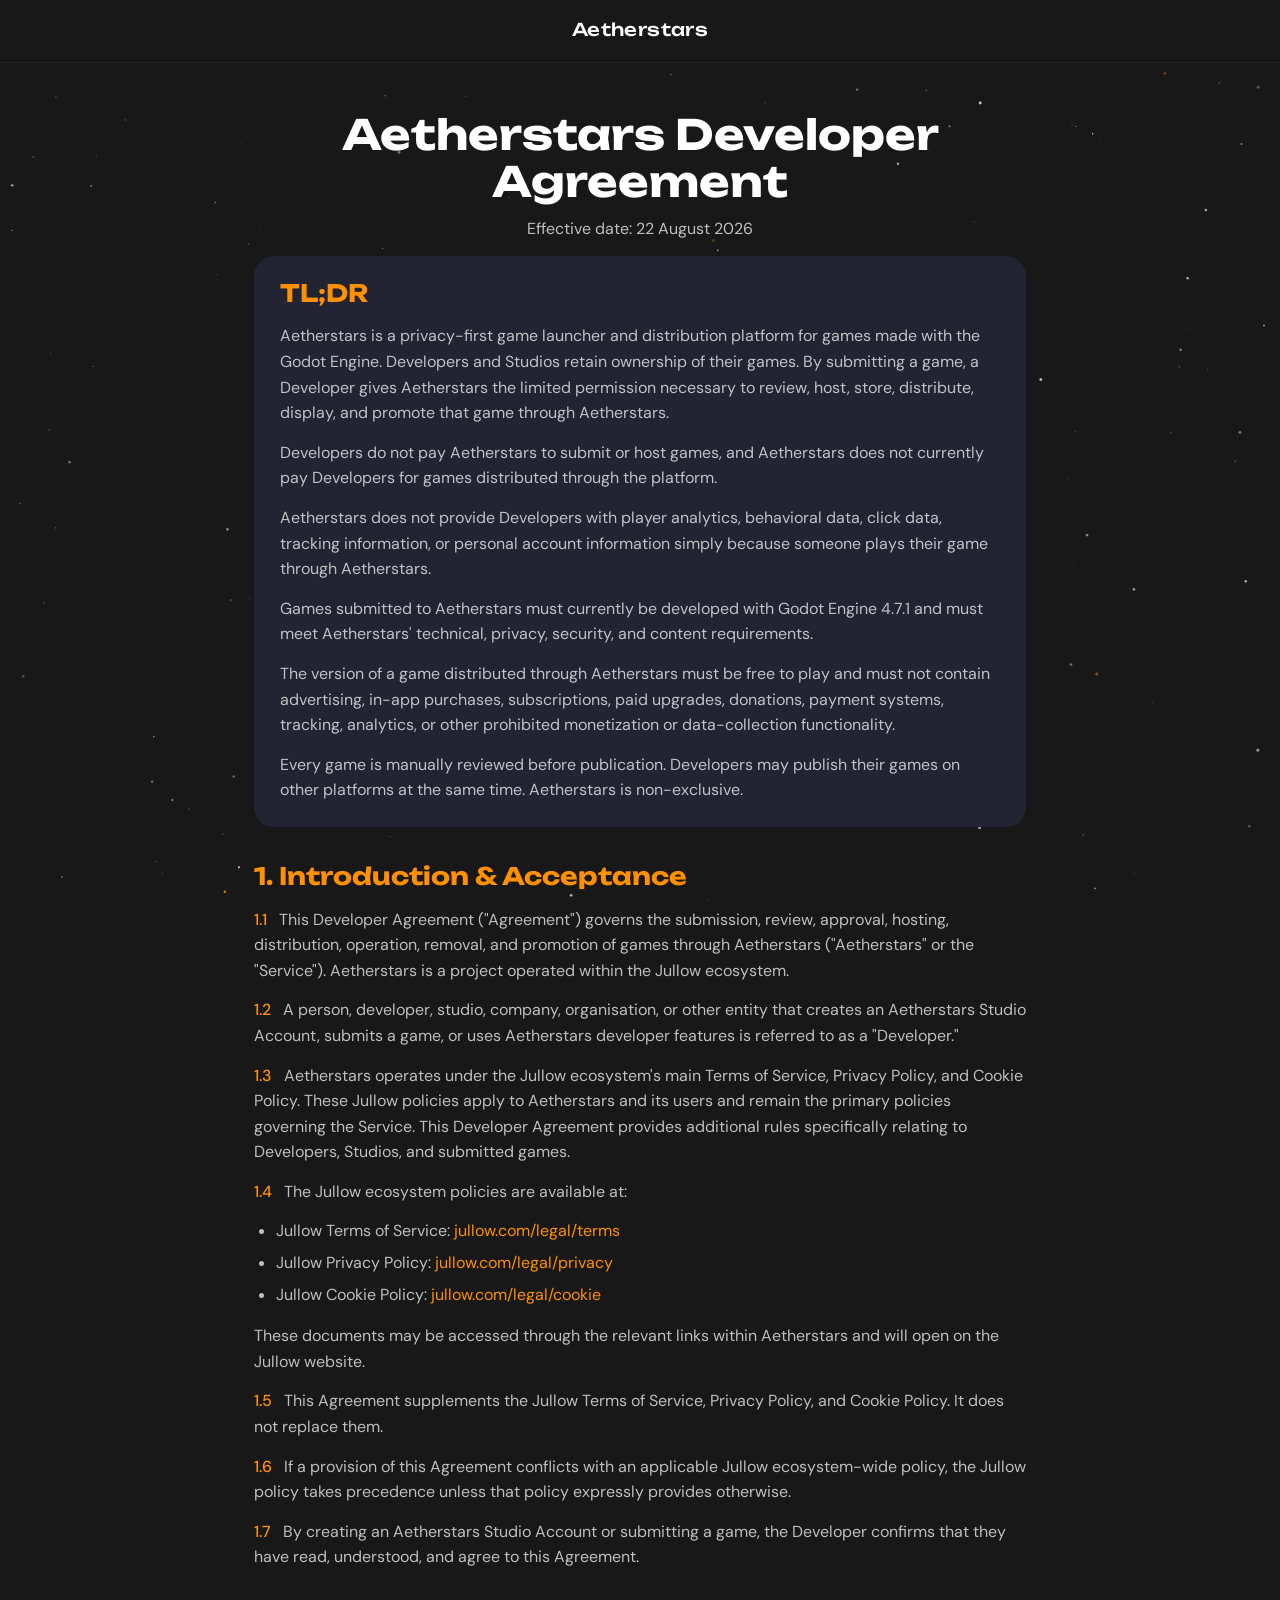
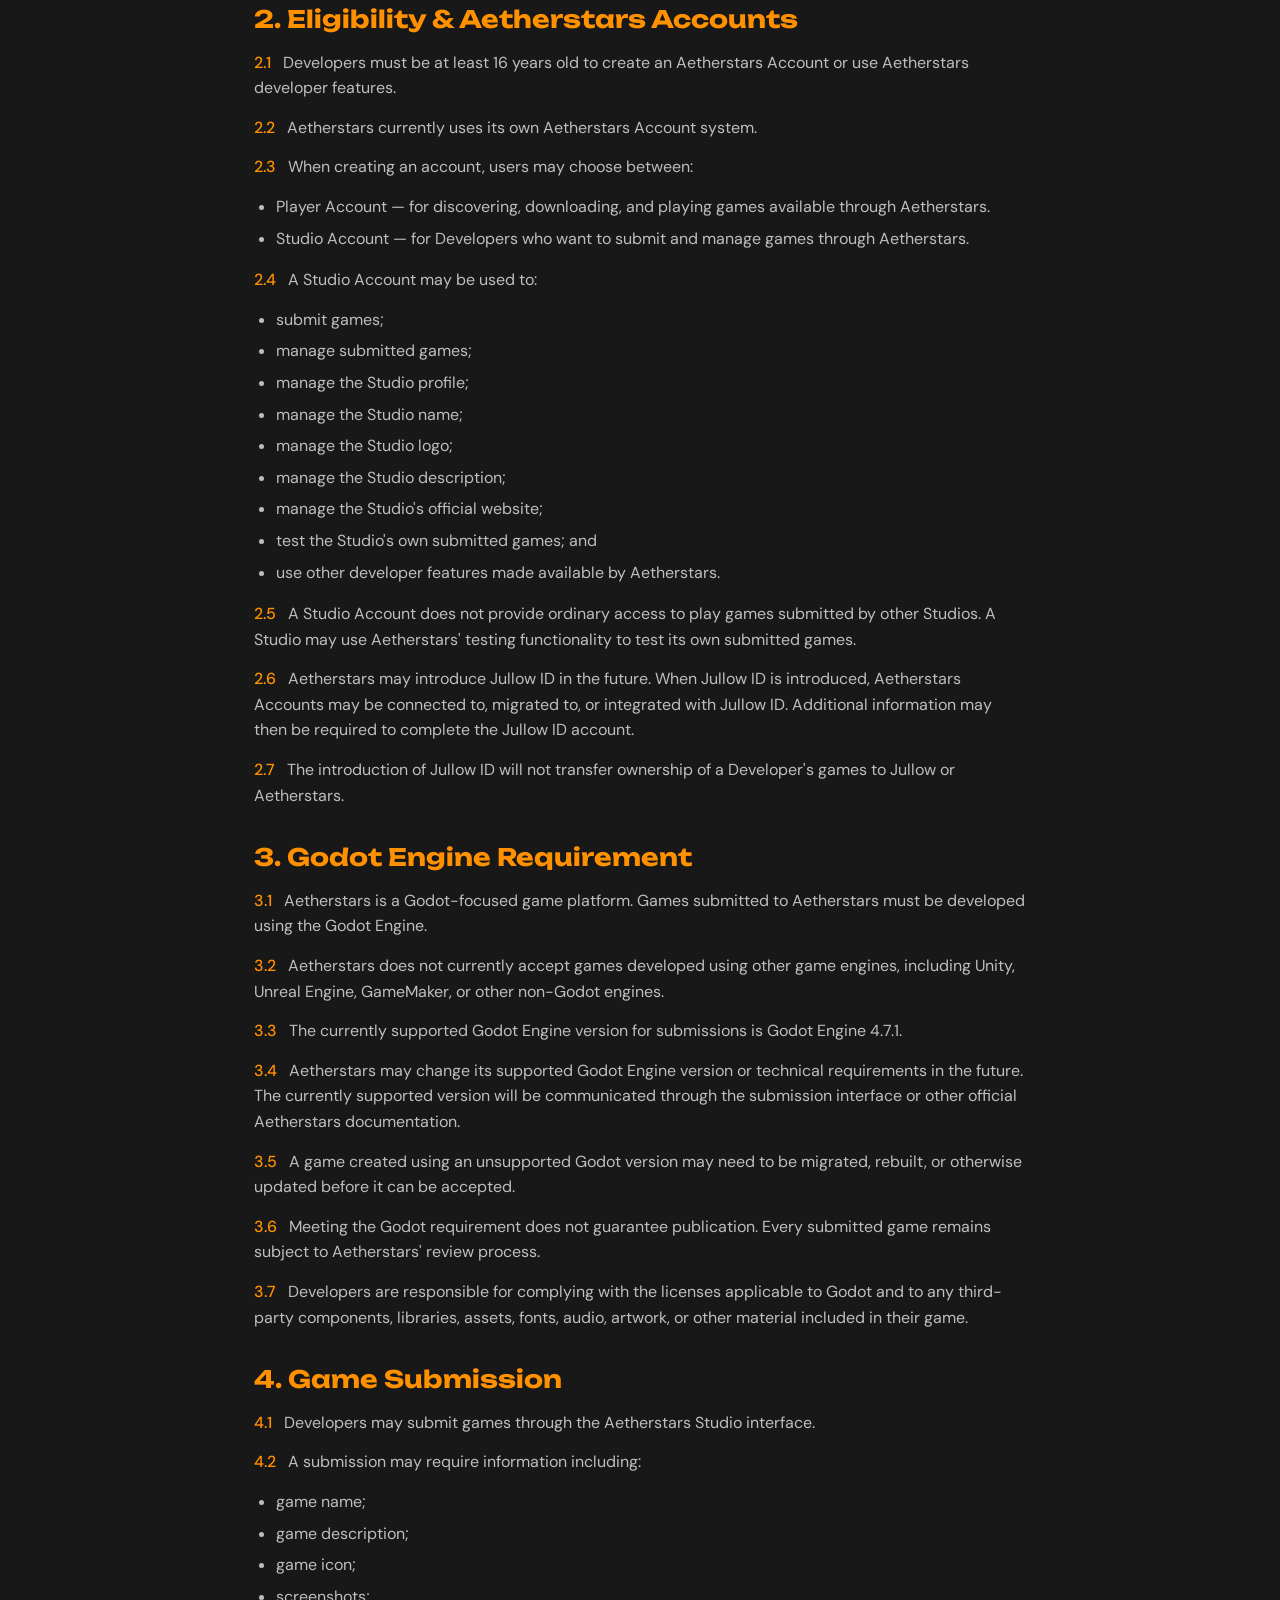
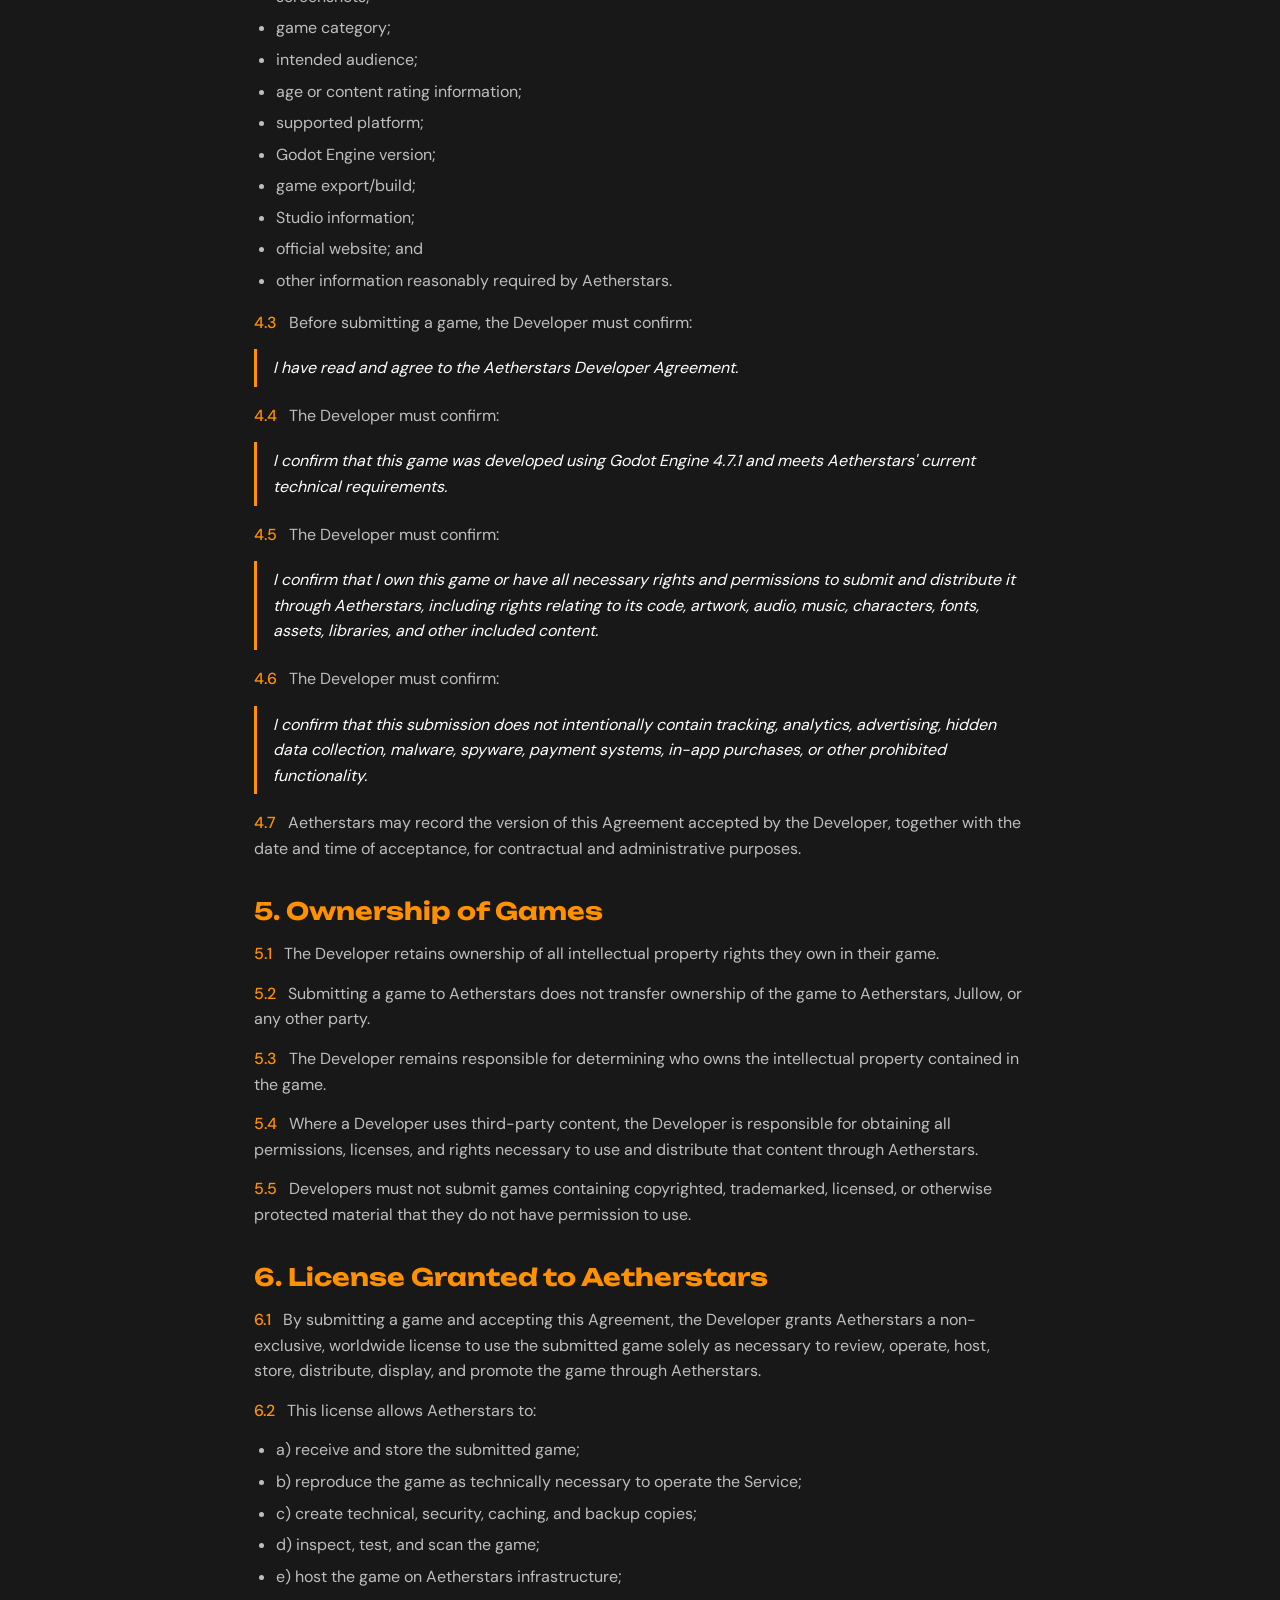
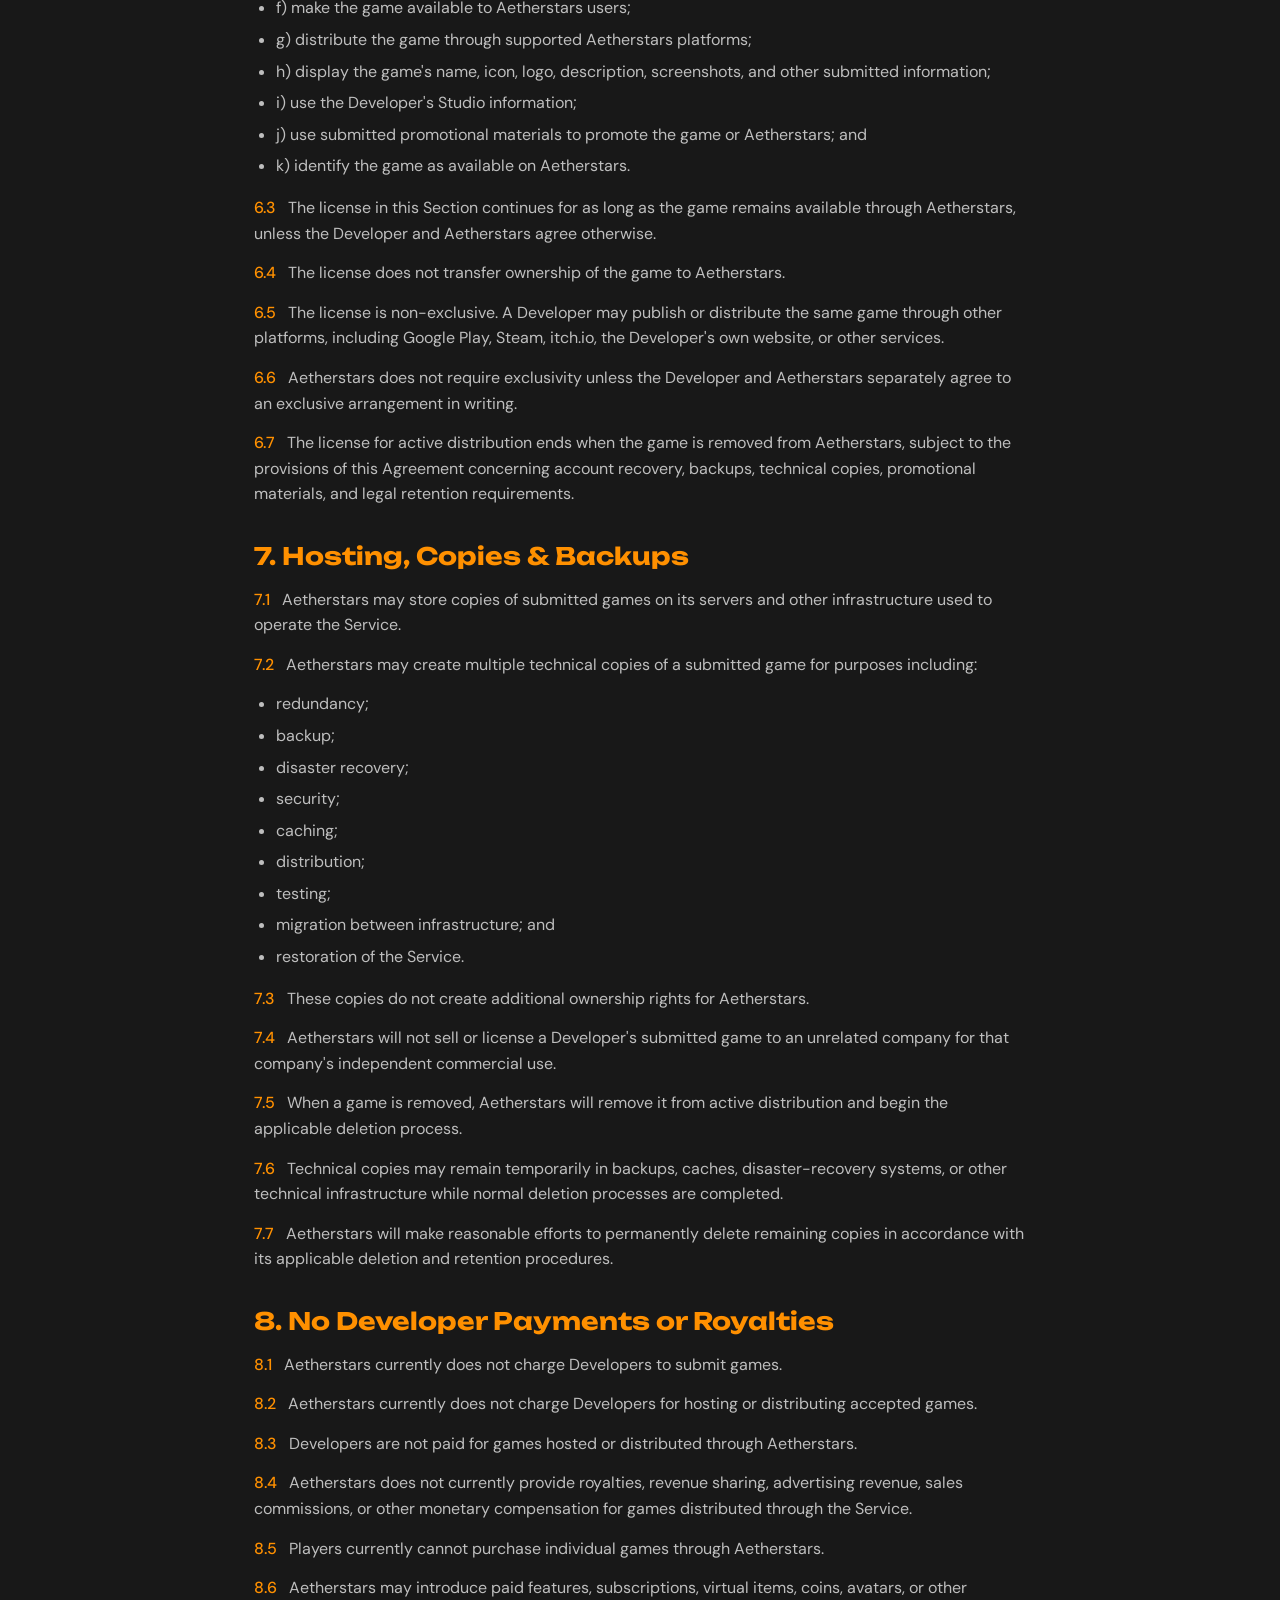
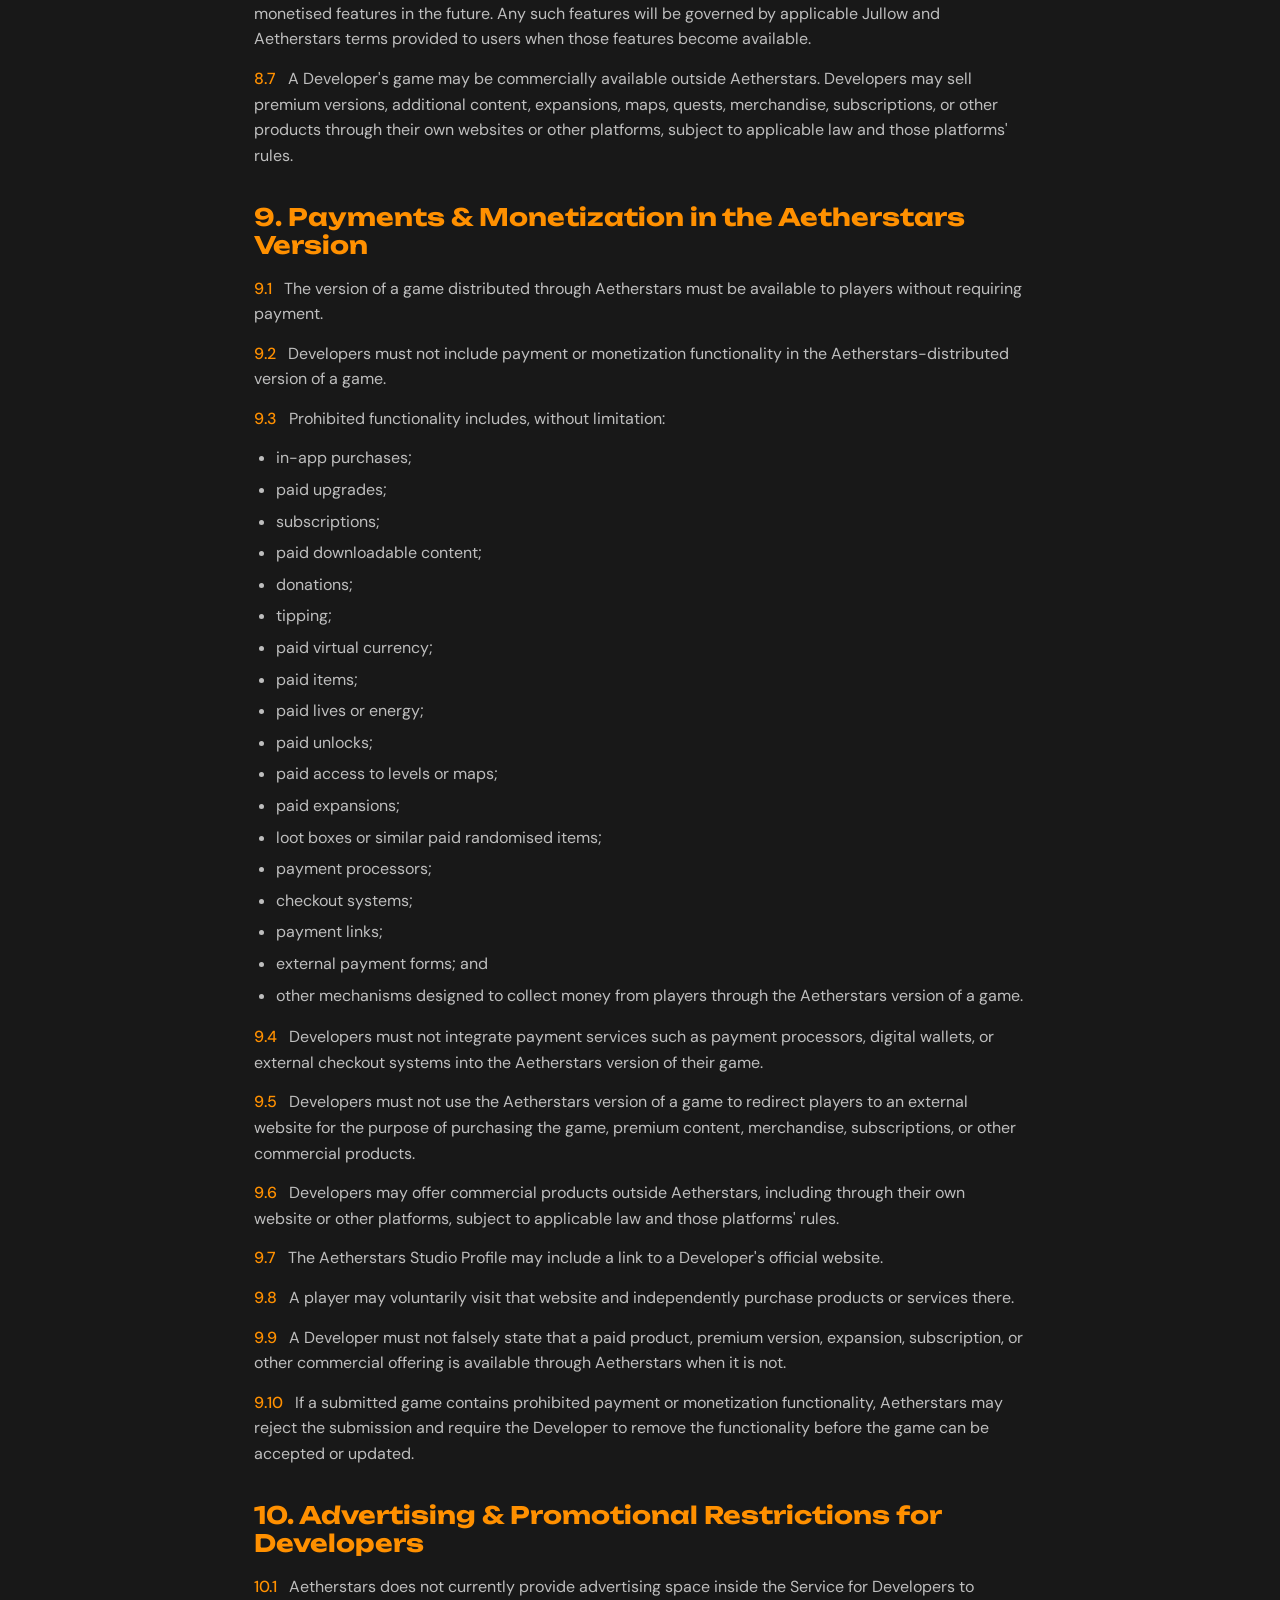
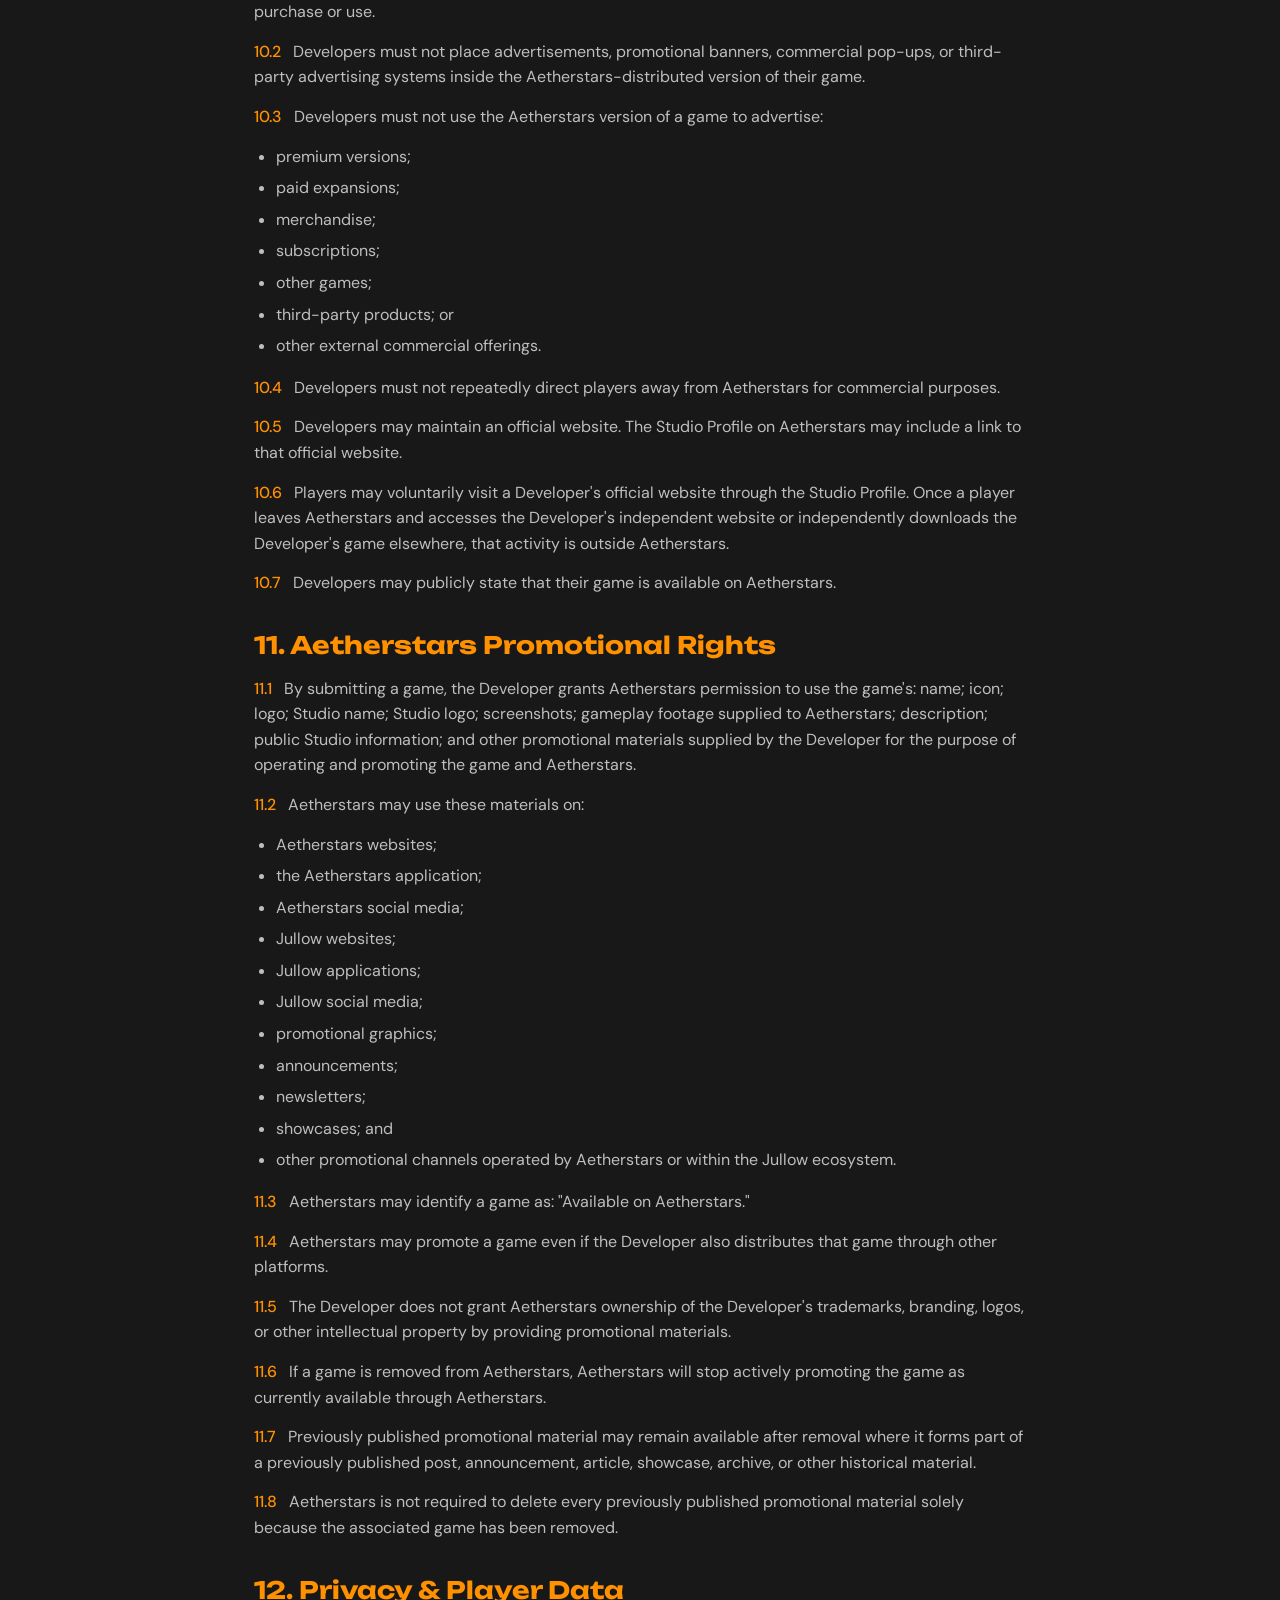
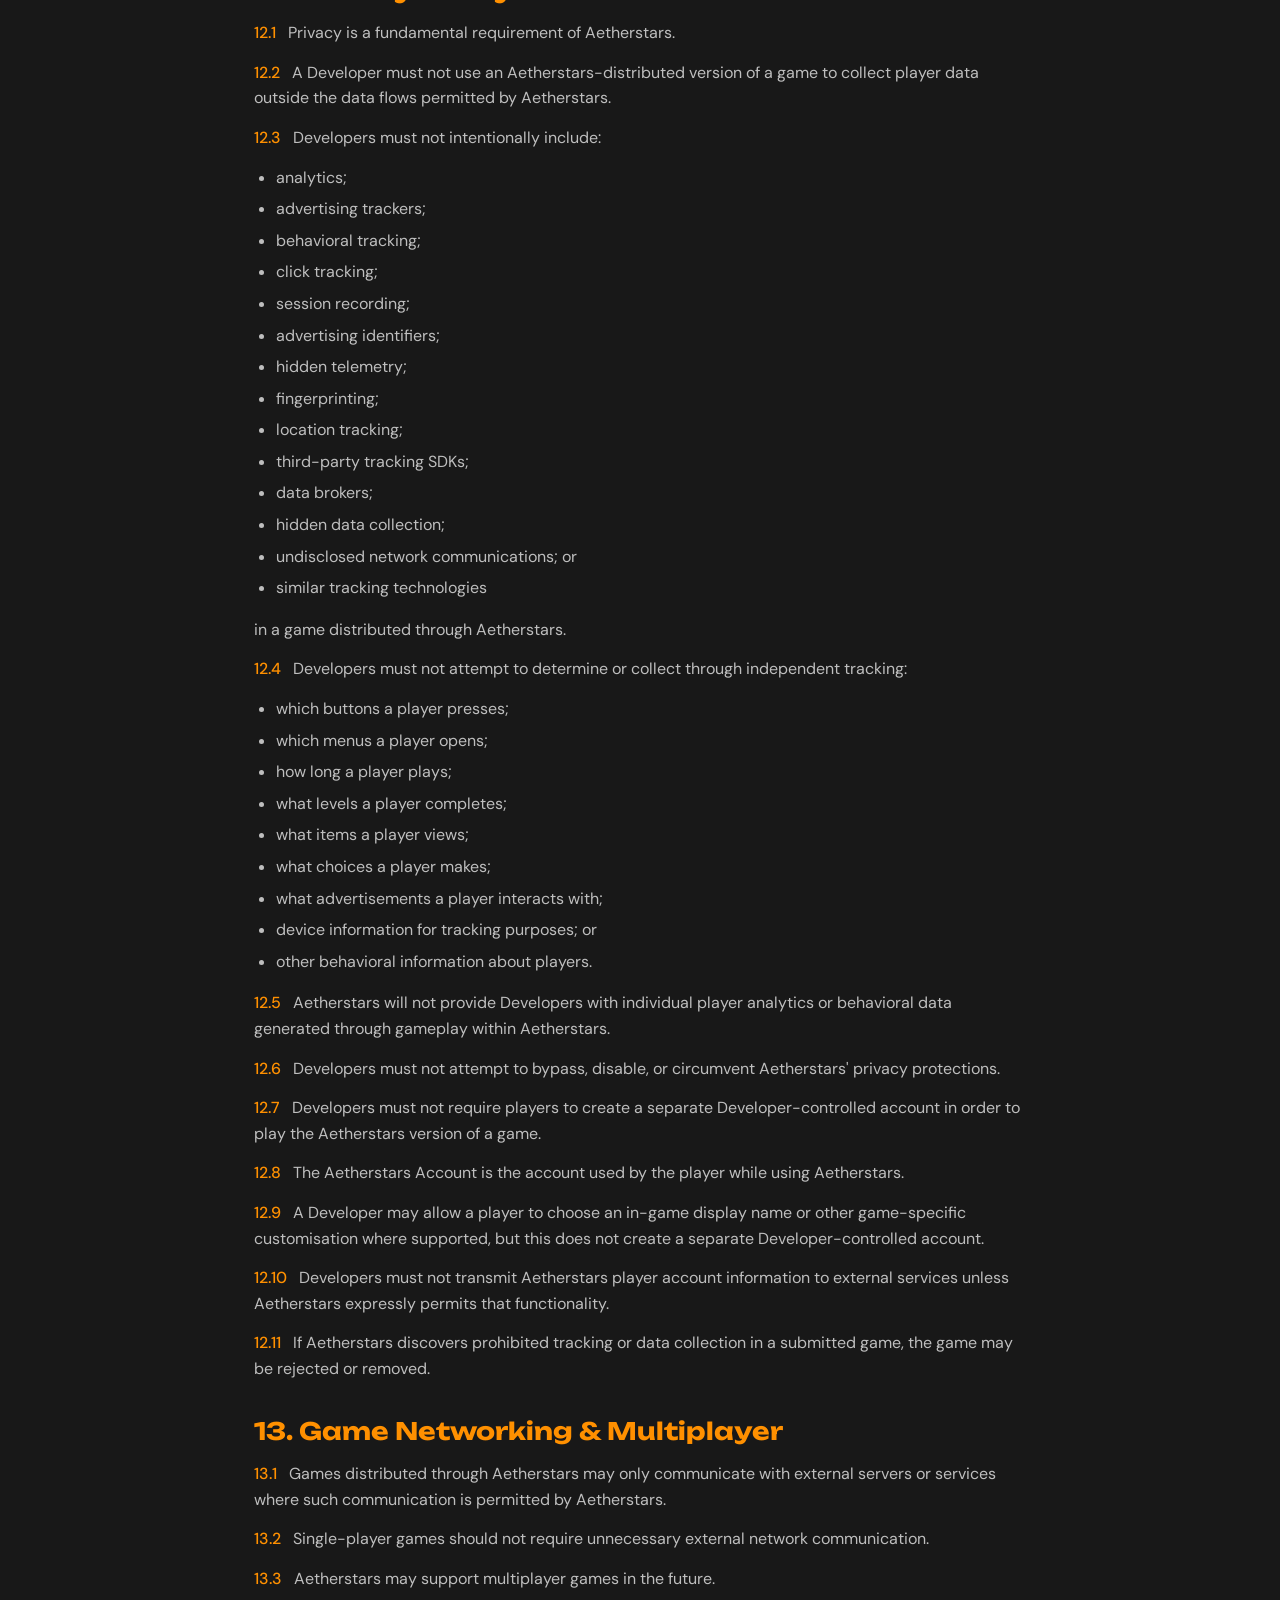
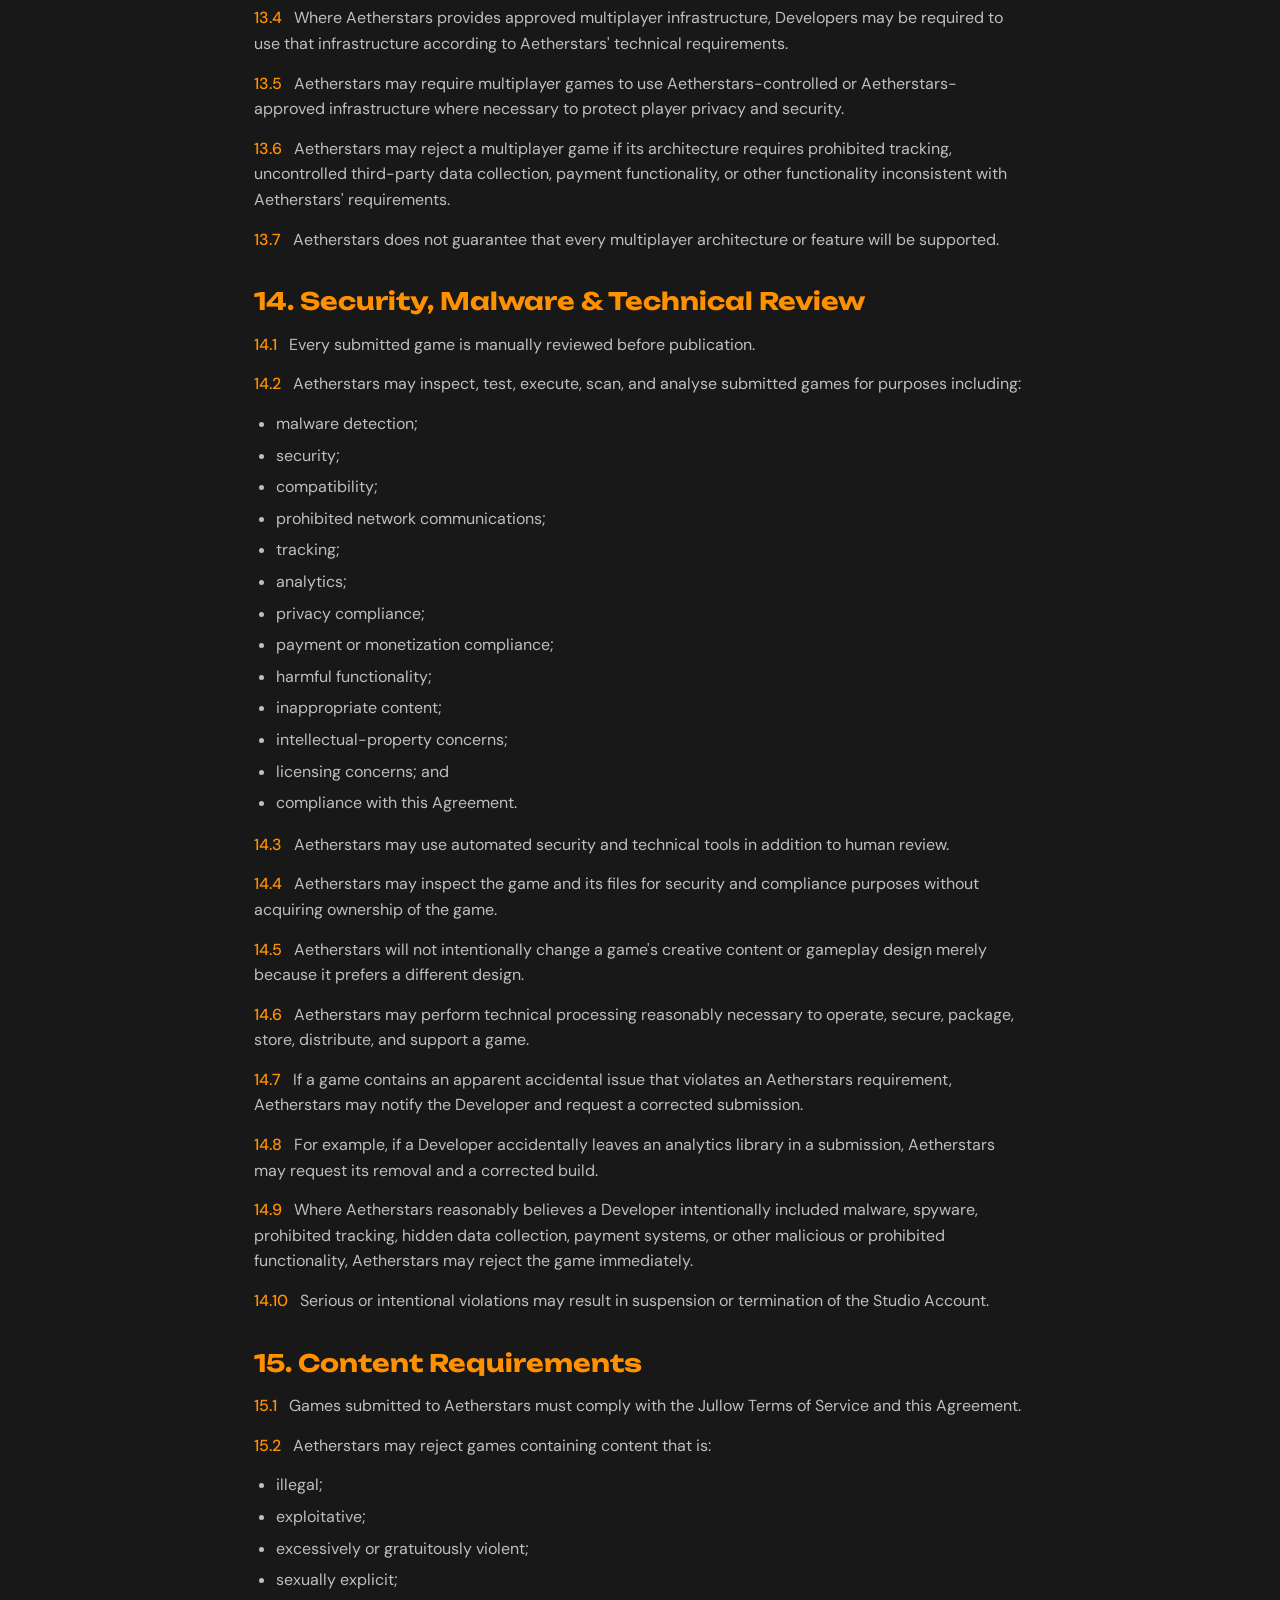
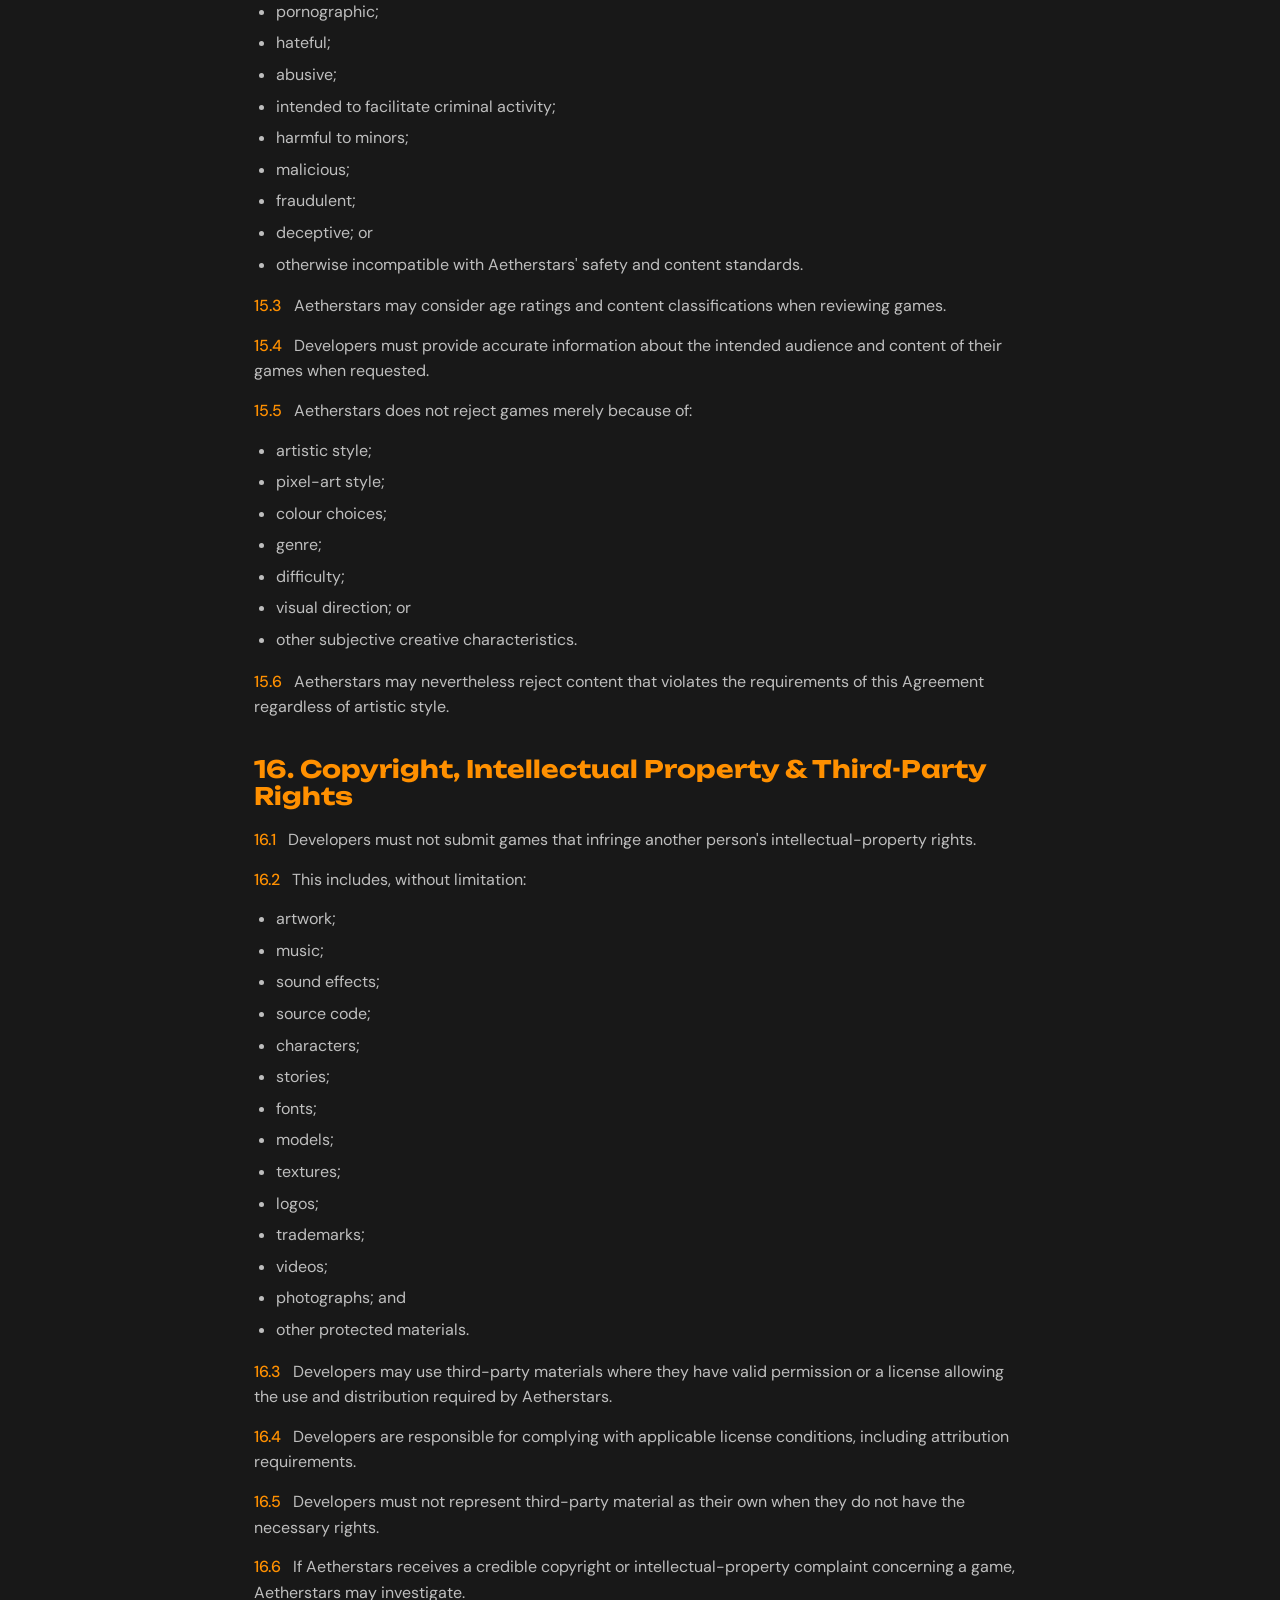
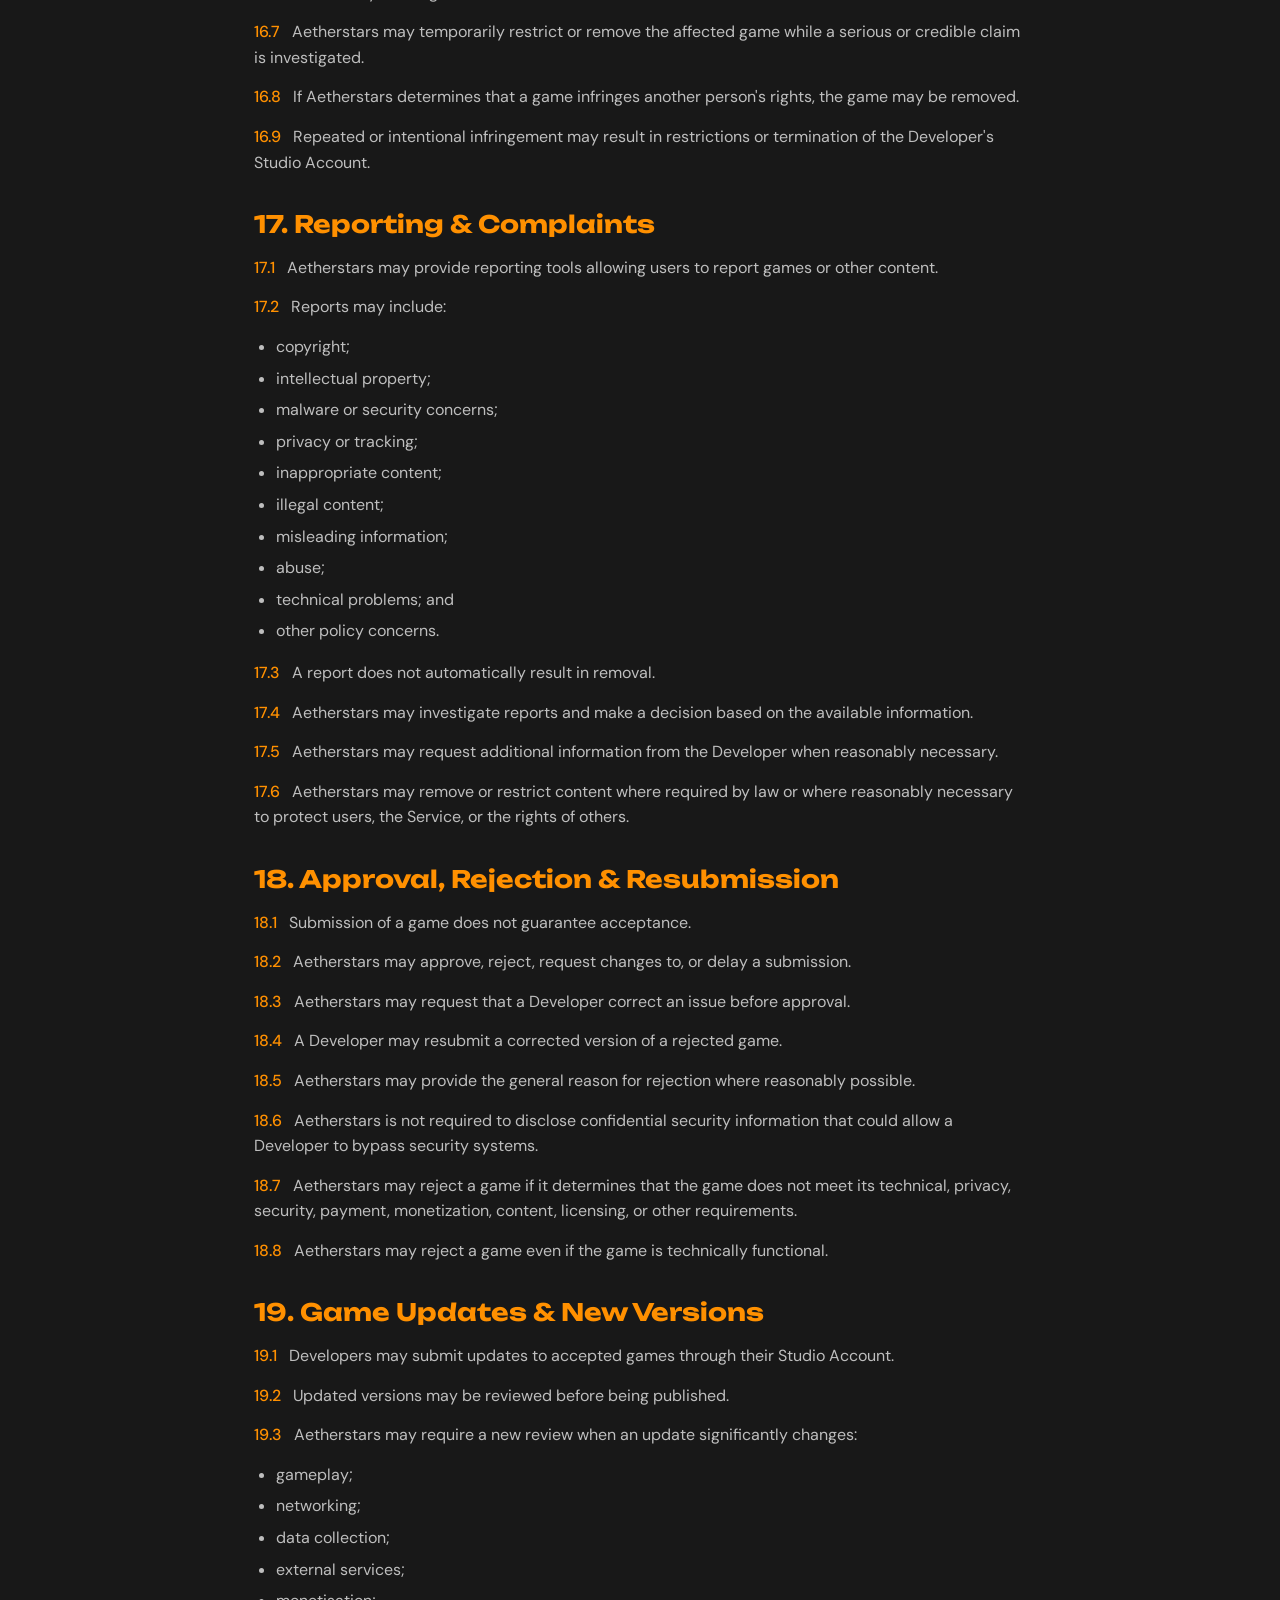
==== commit 0900459c: "Update print statement from 'Hello' to 'Goodbye'" ====
--- a/legal/agreement/index.html
+++ b/legal/agreement/index.html
@@ -23,9 +23,12 @@
 
     <section class="tldr" aria-label="Summary">
       <h2>TL;DR</h2>
-      <p>Aetherstars is a privacy-first game platform that allows Developers and Studios to submit games created with the Godot Engine for distribution through Aetherstars. Developers retain ownership of their games and remain responsible for the content and functionality of their games. Aetherstars receives only the permissions necessary to review, host, distribute, operate, display, and promote submitted games through the Aetherstars ecosystem and related promotional channels.</p>
-      <p>Aetherstars currently does not charge Developers to submit or host games, and Developers are not paid for games distributed through Aetherstars. Aetherstars does not provide Developers with player analytics, behavioral data, click data, tracking information, advertising data, or other player activity data from gameplay occurring through Aetherstars.</p>
-      <p>Games submitted to Aetherstars must be made with the supported version of the Godot Engine, currently Godot Engine 4.7.1, and must comply with Aetherstars' technical, privacy, security, content, and other requirements.</p>
+      <p>Aetherstars is a privacy-first game launcher and distribution platform for games made with the Godot Engine. Developers and Studios retain ownership of their games. By submitting a game, a Developer gives Aetherstars the limited permission necessary to review, host, store, distribute, display, and promote that game through Aetherstars.</p>
+      <p>Developers do not pay Aetherstars to submit or host games, and Aetherstars does not currently pay Developers for games distributed through the platform.</p>
+      <p>Aetherstars does not provide Developers with player analytics, behavioral data, click data, tracking information, or personal account information simply because someone plays their game through Aetherstars.</p>
+      <p>Games submitted to Aetherstars must currently be developed with Godot Engine 4.7.1 and must meet Aetherstars' technical, privacy, security, and content requirements.</p>
+      <p>The version of a game distributed through Aetherstars must be free to play and must not contain advertising, in-app purchases, subscriptions, paid upgrades, donations, payment systems, tracking, analytics, or other prohibited monetization or data-collection functionality.</p>
+      <p>Every game is manually reviewed before publication. Developers may publish their games on other platforms at the same time. Aetherstars is non-exclusive.</p>
     </section>
 
     <section id="s1">
@@ -64,10 +67,10 @@
         <li>manage the Studio description;</li>
         <li>manage the Studio's official website;</li>
         <li>test the Studio's own submitted games; and</li>
-        <li>manage other developer features made available by Aetherstars.</li>
+        <li>use other developer features made available by Aetherstars.</li>
       </ul>
       <p><span class="clause">2.5</span> A Studio Account does not provide ordinary access to play games submitted by other Studios. A Studio may use Aetherstars' testing functionality to test its own submitted games.</p>
-      <p><span class="clause">2.6</span> Aetherstars may introduce Jullow ID in the future. When Jullow ID is introduced, Aetherstars Accounts may be connected to, migrated to, or integrated with Jullow ID. Additional information may be required to complete the Jullow ID account.</p>
+      <p><span class="clause">2.6</span> Aetherstars may introduce Jullow ID in the future. When Jullow ID is introduced, Aetherstars Accounts may be connected to, migrated to, or integrated with Jullow ID. Additional information may then be required to complete the Jullow ID account.</p>
       <p><span class="clause">2.7</span> The introduction of Jullow ID will not transfer ownership of a Developer's games to Jullow or Aetherstars.</p>
     </section>
 
@@ -77,9 +80,9 @@
       <p><span class="clause">3.2</span> Aetherstars does not currently accept games developed using other game engines, including Unity, Unreal Engine, GameMaker, or other non-Godot engines.</p>
       <p><span class="clause">3.3</span> The currently supported Godot Engine version for submissions is Godot Engine 4.7.1.</p>
       <p><span class="clause">3.4</span> Aetherstars may change its supported Godot Engine version or technical requirements in the future. The currently supported version will be communicated through the submission interface or other official Aetherstars documentation.</p>
-      <p><span class="clause">3.5</span> A game created using an unsupported Godot version may be rejected until the Developer provides a compatible build. Aetherstars may allow additional Godot versions in the future.</p>
+      <p><span class="clause">3.5</span> A game created using an unsupported Godot version may need to be migrated, rebuilt, or otherwise updated before it can be accepted.</p>
       <p><span class="clause">3.6</span> Meeting the Godot requirement does not guarantee publication. Every submitted game remains subject to Aetherstars' review process.</p>
-      <p><span class="clause">3.7</span> Developers are responsible for ensuring that their submitted game complies with Godot's applicable licensing and attribution requirements and with the licenses of third-party components, assets, fonts, music, artwork, libraries, and other materials included in the game. Godot itself is distributed under the MIT License, while games created with Godot may have their own separate licenses. Developers remain responsible for complying with the licenses applicable to their own game and its components.</p>
+      <p><span class="clause">3.7</span> Developers are responsible for complying with the licenses applicable to Godot and to any third-party components, libraries, assets, fonts, audio, artwork, or other material included in their game.</p>
     </section>
 
     <section id="s4">
@@ -103,19 +106,19 @@
       </ul>
       <p><span class="clause">4.3</span> Before submitting a game, the Developer must confirm:</p>
       <blockquote>I have read and agree to the Aetherstars Developer Agreement.</blockquote>
-      <p><span class="clause">4.4</span> The Developer must also confirm:</p>
+      <p><span class="clause">4.4</span> The Developer must confirm:</p>
       <blockquote>I confirm that this game was developed using Godot Engine 4.7.1 and meets Aetherstars' current technical requirements.</blockquote>
       <p><span class="clause">4.5</span> The Developer must confirm:</p>
       <blockquote>I confirm that I own this game or have all necessary rights and permissions to submit and distribute it through Aetherstars, including rights relating to its code, artwork, audio, music, characters, fonts, assets, libraries, and other included content.</blockquote>
       <p><span class="clause">4.6</span> The Developer must confirm:</p>
-      <blockquote>I confirm that this submission does not intentionally contain tracking, analytics, advertising, hidden data collection, malware, spyware, or other prohibited functionality.</blockquote>
+      <blockquote>I confirm that this submission does not intentionally contain tracking, analytics, advertising, hidden data collection, malware, spyware, payment systems, in-app purchases, or other prohibited functionality.</blockquote>
       <p><span class="clause">4.7</span> Aetherstars may record the version of this Agreement accepted by the Developer, together with the date and time of acceptance, for contractual and administrative purposes.</p>
     </section>
 
     <section id="s5">
       <h2>5. Ownership of Games</h2>
       <p><span class="clause">5.1</span> The Developer retains ownership of all intellectual property rights they own in their game.</p>
-      <p><span class="clause">5.2</span> Aetherstars does not acquire ownership of a submitted game merely because the game is submitted, reviewed, hosted, distributed, or displayed through Aetherstars.</p>
+      <p><span class="clause">5.2</span> Submitting a game to Aetherstars does not transfer ownership of the game to Aetherstars, Jullow, or any other party.</p>
       <p><span class="clause">5.3</span> The Developer remains responsible for determining who owns the intellectual property contained in the game.</p>
       <p><span class="clause">5.4</span> Where a Developer uses third-party content, the Developer is responsible for obtaining all permissions, licenses, and rights necessary to use and distribute that content through Aetherstars.</p>
       <p><span class="clause">5.5</span> Developers must not submit games containing copyrighted, trademarked, licensed, or otherwise protected material that they do not have permission to use.</p>
@@ -123,29 +126,26 @@
 
     <section id="s6">
       <h2>6. License Granted to Aetherstars</h2>
-      <p><span class="clause">6.1</span> By submitting a game, the Developer grants Aetherstars a non-exclusive, worldwide license to use the submitted game solely as necessary to operate, review, distribute, host, display, and promote the game through Aetherstars and the Jullow ecosystem.</p>
-      <p><span class="clause">6.2</span> This license includes the right for Aetherstars to:</p>
-      <ul>
-        <li>receive and store the submitted game;</li>
-        <li>create necessary technical copies of the game;</li>
-        <li>keep backups of the game;</li>
-        <li>scan and test the game for security and compatibility;</li>
-        <li>host the game on Aetherstars infrastructure;</li>
-        <li>make the game available to Aetherstars users;</li>
-        <li>distribute the game through supported Aetherstars platforms;</li>
-        <li>display the game's name;</li>
-        <li>display the Developer's Studio name;</li>
-        <li>display the game's icon and logo;</li>
-        <li>display screenshots and promotional media supplied by the Developer;</li>
-        <li>create technical copies required for distribution, caching, backup, or security;</li>
-        <li>use the game in Aetherstars testing environments;</li>
-        <li>use the game, screenshots, logo, Studio name, and related promotional materials to promote Aetherstars or the availability of the game; and</li>
-        <li>identify the game as being available on Aetherstars.</li>
-      </ul>
-      <p><span class="clause">6.3</span> This license does not transfer ownership of the game to Aetherstars.</p>
-      <p><span class="clause">6.4</span> The license is non-exclusive. A Developer may publish or distribute the same game through other platforms, including their own website, Google Play, Steam, itch.io, other stores, or other distribution services.</p>
-      <p><span class="clause">6.5</span> Aetherstars does not require exclusivity unless the Developer and Aetherstars separately agree to an exclusive arrangement in writing.</p>
-      <p><span class="clause">6.6</span> Aetherstars may not sell a Developer's game to another company or transfer ownership of the Developer's game to another party.</p>
+      <p><span class="clause">6.1</span> By submitting a game and accepting this Agreement, the Developer grants Aetherstars a non-exclusive, worldwide license to use the submitted game solely as necessary to review, operate, host, store, distribute, display, and promote the game through Aetherstars.</p>
+      <p><span class="clause">6.2</span> This license allows Aetherstars to:</p>
+      <ul>
+        <li>a) receive and store the submitted game;</li>
+        <li>b) reproduce the game as technically necessary to operate the Service;</li>
+        <li>c) create technical, security, caching, and backup copies;</li>
+        <li>d) inspect, test, and scan the game;</li>
+        <li>e) host the game on Aetherstars infrastructure;</li>
+        <li>f) make the game available to Aetherstars users;</li>
+        <li>g) distribute the game through supported Aetherstars platforms;</li>
+        <li>h) display the game's name, icon, logo, description, screenshots, and other submitted information;</li>
+        <li>i) use the Developer's Studio information;</li>
+        <li>j) use submitted promotional materials to promote the game or Aetherstars; and</li>
+        <li>k) identify the game as available on Aetherstars.</li>
+      </ul>
+      <p><span class="clause">6.3</span> The license in this Section continues for as long as the game remains available through Aetherstars, unless the Developer and Aetherstars agree otherwise.</p>
+      <p><span class="clause">6.4</span> The license does not transfer ownership of the game to Aetherstars.</p>
+      <p><span class="clause">6.5</span> The license is non-exclusive. A Developer may publish or distribute the same game through other platforms, including Google Play, Steam, itch.io, the Developer's own website, or other services.</p>
+      <p><span class="clause">6.6</span> Aetherstars does not require exclusivity unless the Developer and Aetherstars separately agree to an exclusive arrangement in writing.</p>
+      <p><span class="clause">6.7</span> The license for active distribution ends when the game is removed from Aetherstars, subject to the provisions of this Agreement concerning account recovery, backups, technical copies, promotional materials, and legal retention requirements.</p>
     </section>
 
     <section id="s7">
@@ -164,86 +164,107 @@
         <li>restoration of the Service.</li>
       </ul>
       <p><span class="clause">7.3</span> These copies do not create additional ownership rights for Aetherstars.</p>
-      <p><span class="clause">7.4</span> Aetherstars will not sell or license backup copies of a Developer's game to unrelated companies.</p>
-      <p><span class="clause">7.5</span> When a game is removed, Aetherstars will take reasonable steps to remove the game from active distribution and hosting systems.</p>
-      <p><span class="clause">7.6</span> Technical copies may remain temporarily in backups or other systems while deletion processes are completed.</p>
-      <p><span class="clause">7.7</span> Aetherstars may retain technical copies for the period reasonably necessary to complete backup rotation, security processes, legal obligations, or other legitimate operational requirements.</p>
+      <p><span class="clause">7.4</span> Aetherstars will not sell or license a Developer's submitted game to an unrelated company for that company's independent commercial use.</p>
+      <p><span class="clause">7.5</span> When a game is removed, Aetherstars will remove it from active distribution and begin the applicable deletion process.</p>
+      <p><span class="clause">7.6</span> Technical copies may remain temporarily in backups, caches, disaster-recovery systems, or other technical infrastructure while normal deletion processes are completed.</p>
+      <p><span class="clause">7.7</span> Aetherstars will make reasonable efforts to permanently delete remaining copies in accordance with its applicable deletion and retention procedures.</p>
     </section>
 
     <section id="s8">
-      <h2>8. No Payment or Royalties</h2>
+      <h2>8. No Developer Payments or Royalties</h2>
       <p><span class="clause">8.1</span> Aetherstars currently does not charge Developers to submit games.</p>
       <p><span class="clause">8.2</span> Aetherstars currently does not charge Developers for hosting or distributing accepted games.</p>
       <p><span class="clause">8.3</span> Developers are not paid for games hosted or distributed through Aetherstars.</p>
       <p><span class="clause">8.4</span> Aetherstars does not currently provide royalties, revenue sharing, advertising revenue, sales commissions, or other monetary compensation for games distributed through the Service.</p>
       <p><span class="clause">8.5</span> Players currently cannot purchase individual games through Aetherstars.</p>
-      <p><span class="clause">8.6</span> Aetherstars may introduce paid features, subscriptions, virtual items, coins, avatars, or other monetised features in the future. Any such features will be governed by applicable Jullow and Aetherstars terms provided to users at the time those features become available.</p>
-      <p><span class="clause">8.7</span> A Developer's game may itself be commercially available outside Aetherstars. A Developer may sell a premium version, additional content, merchandise, expansions, maps, quests, or other products through its own website or other platforms, subject to applicable laws and platform rules.</p>
+      <p><span class="clause">8.6</span> Aetherstars may introduce paid features, subscriptions, virtual items, coins, avatars, or other monetised features in the future. Any such features will be governed by applicable Jullow and Aetherstars terms provided to users when those features become available.</p>
+      <p><span class="clause">8.7</span> A Developer's game may be commercially available outside Aetherstars. Developers may sell premium versions, additional content, expansions, maps, quests, merchandise, subscriptions, or other products through their own websites or other platforms, subject to applicable law and those platforms' rules.</p>
     </section>
 
     <section id="s9">
-      <h2>9. Developer Promotion &amp; Advertising Restrictions</h2>
-      <p><span class="clause">9.1</span> Aetherstars does not currently provide advertising space inside games or elsewhere within the Service for Developers to purchase or use.</p>
-      <p><span class="clause">9.2</span> Developers must not place advertisements, promotional banners, commercial pop-ups, or other advertising systems inside their submitted game for the purpose of advertising third-party products or services to Aetherstars users.</p>
-      <p><span class="clause">9.3</span> Developers must not use their game to repeatedly direct players away from Aetherstars for commercial purposes.</p>
-      <p><span class="clause">9.4</span> Developers must not display messages such as:</p>
-      <ul>
-        <li>"Your free trial has ended. Buy the full game on our website."</li>
-        <li>"Download the premium version from our website."</li>
-        <li>"Try our other games."</li>
-        <li>"Buy our merchandise."</li>
-        <li>"Subscribe on our website."</li>
-      </ul>
-      <p>when such messages are intended to function as advertisements or promotional material inside the Aetherstars version of the game.</p>
-      <p><span class="clause">9.5</span> Developers may maintain an official website. The Studio profile on Aetherstars may include a link to the Developer's official website.</p>
-      <p><span class="clause">9.6</span> Users may voluntarily visit a Developer's official website through the Studio profile. Once a user leaves Aetherstars and accesses a Developer's independent website or independently downloads the Developer's game elsewhere, that activity is outside Aetherstars.</p>
-      <p><span class="clause">9.7</span> Developers must not falsely represent that a paid version, premium feature, expansion, merchandise item, or other product is available through Aetherstars when it is not.</p>
-      <p><span class="clause">9.8</span> Developers may publicly state that their game is available on Aetherstars. For example: "Game Name is available on Aetherstars."</p>
-      <p><span class="clause">9.9</span> Aetherstars may independently promote accepted games through its own website, social media, promotional materials, announcements, showcases, or other channels.</p>
+      <h2>9. Payments &amp; Monetization in the Aetherstars Version</h2>
+      <p><span class="clause">9.1</span> The version of a game distributed through Aetherstars must be available to players without requiring payment.</p>
+      <p><span class="clause">9.2</span> Developers must not include payment or monetization functionality in the Aetherstars-distributed version of a game.</p>
+      <p><span class="clause">9.3</span> Prohibited functionality includes, without limitation:</p>
+      <ul>
+        <li>in-app purchases;</li>
+        <li>paid upgrades;</li>
+        <li>subscriptions;</li>
+        <li>paid downloadable content;</li>
+        <li>donations;</li>
+        <li>tipping;</li>
+        <li>paid virtual currency;</li>
+        <li>paid items;</li>
+        <li>paid lives or energy;</li>
+        <li>paid unlocks;</li>
+        <li>paid access to levels or maps;</li>
+        <li>paid expansions;</li>
+        <li>loot boxes or similar paid randomised items;</li>
+        <li>payment processors;</li>
+        <li>checkout systems;</li>
+        <li>payment links;</li>
+        <li>external payment forms; and</li>
+        <li>other mechanisms designed to collect money from players through the Aetherstars version of a game.</li>
+      </ul>
+      <p><span class="clause">9.4</span> Developers must not integrate payment services such as payment processors, digital wallets, or external checkout systems into the Aetherstars version of their game.</p>
+      <p><span class="clause">9.5</span> Developers must not use the Aetherstars version of a game to redirect players to an external website for the purpose of purchasing the game, premium content, merchandise, subscriptions, or other commercial products.</p>
+      <p><span class="clause">9.6</span> Developers may offer commercial products outside Aetherstars, including through their own website or other platforms, subject to applicable law and those platforms' rules.</p>
+      <p><span class="clause">9.7</span> The Aetherstars Studio Profile may include a link to a Developer's official website.</p>
+      <p><span class="clause">9.8</span> A player may voluntarily visit that website and independently purchase products or services there.</p>
+      <p><span class="clause">9.9</span> A Developer must not falsely state that a paid product, premium version, expansion, subscription, or other commercial offering is available through Aetherstars when it is not.</p>
+      <p><span class="clause">9.10</span> If a submitted game contains prohibited payment or monetization functionality, Aetherstars may reject the submission and require the Developer to remove the functionality before the game can be accepted or updated.</p>
     </section>
 
     <section id="s10">
-      <h2>10. Aetherstars Promotional Rights</h2>
-      <p><span class="clause">10.1</span> By submitting a game, the Developer grants Aetherstars permission to use the following materials for promotional purposes:</p>
-      <ul>
-        <li>game name;</li>
-        <li>game icon;</li>
-        <li>game logo;</li>
-        <li>Studio name;</li>
-        <li>Studio logo;</li>
-        <li>game screenshots;</li>
-        <li>gameplay footage supplied to Aetherstars;</li>
-        <li>game description;</li>
-        <li>public Studio information; and</li>
-        <li>other promotional materials supplied by the Developer.</li>
-      </ul>
-      <p><span class="clause">10.2</span> Aetherstars may use these materials on:</p>
-      <ul>
+      <h2>10. Advertising &amp; Promotional Restrictions for Developers</h2>
+      <p><span class="clause">10.1</span> Aetherstars does not currently provide advertising space inside the Service for Developers to purchase or use.</p>
+      <p><span class="clause">10.2</span> Developers must not place advertisements, promotional banners, commercial pop-ups, or third-party advertising systems inside the Aetherstars-distributed version of their game.</p>
+      <p><span class="clause">10.3</span> Developers must not use the Aetherstars version of a game to advertise:</p>
+      <ul>
+        <li>premium versions;</li>
+        <li>paid expansions;</li>
+        <li>merchandise;</li>
+        <li>subscriptions;</li>
+        <li>other games;</li>
+        <li>third-party products; or</li>
+        <li>other external commercial offerings.</li>
+      </ul>
+      <p><span class="clause">10.4</span> Developers must not repeatedly direct players away from Aetherstars for commercial purposes.</p>
+      <p><span class="clause">10.5</span> Developers may maintain an official website. The Studio Profile on Aetherstars may include a link to that official website.</p>
+      <p><span class="clause">10.6</span> Players may voluntarily visit a Developer's official website through the Studio Profile. Once a player leaves Aetherstars and accesses the Developer's independent website or independently downloads the Developer's game elsewhere, that activity is outside Aetherstars.</p>
+      <p><span class="clause">10.7</span> Developers may publicly state that their game is available on Aetherstars.</p>
+    </section>
+
+    <section id="s11">
+      <h2>11. Aetherstars Promotional Rights</h2>
+      <p><span class="clause">11.1</span> By submitting a game, the Developer grants Aetherstars permission to use the game's: name; icon; logo; Studio name; Studio logo; screenshots; gameplay footage supplied to Aetherstars; description; public Studio information; and other promotional materials supplied by the Developer for the purpose of operating and promoting the game and Aetherstars.</p>
+      <p><span class="clause">11.2</span> Aetherstars may use these materials on:</p>
+      <ul>
+        <li>Aetherstars websites;</li>
         <li>the Aetherstars application;</li>
-        <li>Aetherstars websites;</li>
+        <li>Aetherstars social media;</li>
         <li>Jullow websites;</li>
         <li>Jullow applications;</li>
-        <li>Aetherstars social media accounts;</li>
-        <li>Jullow social media accounts;</li>
+        <li>Jullow social media;</li>
         <li>promotional graphics;</li>
         <li>announcements;</li>
         <li>newsletters;</li>
-        <li>showcases;</li>
-        <li>advertisements for Aetherstars itself; and</li>
-        <li>other promotional channels operated by Aetherstars or the Jullow ecosystem.</li>
-      </ul>
-      <p><span class="clause">10.3</span> Aetherstars may identify a game as: "Available on Aetherstars."</p>
-      <p><span class="clause">10.4</span> Aetherstars may feature a game even if the Developer also distributes that game through other platforms.</p>
-      <p><span class="clause">10.5</span> The Developer does not grant Aetherstars ownership of the Developer's trademarks, branding, logos, or other intellectual property by providing these materials.</p>
-      <p><span class="clause">10.6</span> Aetherstars may continue to display or retain previously created promotional materials after a game is removed where reasonably necessary for historical, archival, record-keeping, or previously published promotional purposes. Aetherstars will not intentionally continue promoting a removed game as currently available after the game has been removed.</p>
-      <p><span class="clause">10.7</span> If a Developer requests removal of a promotional asset that is still actively being used after the game has been removed, Aetherstars may consider the request and take reasonable steps where appropriate.</p>
-    </section>
-
-    <section id="s11">
-      <h2>11. Privacy &amp; Player Data</h2>
-      <p><span class="clause">11.1</span> Privacy is a fundamental requirement of Aetherstars.</p>
-      <p><span class="clause">11.2</span> A Developer must not use an Aetherstars-distributed version of a game to collect player data outside the data flows permitted by Aetherstars.</p>
-      <p><span class="clause">11.3</span> Developers must not intentionally include:</p>
+        <li>showcases; and</li>
+        <li>other promotional channels operated by Aetherstars or within the Jullow ecosystem.</li>
+      </ul>
+      <p><span class="clause">11.3</span> Aetherstars may identify a game as: "Available on Aetherstars."</p>
+      <p><span class="clause">11.4</span> Aetherstars may promote a game even if the Developer also distributes that game through other platforms.</p>
+      <p><span class="clause">11.5</span> The Developer does not grant Aetherstars ownership of the Developer's trademarks, branding, logos, or other intellectual property by providing promotional materials.</p>
+      <p><span class="clause">11.6</span> If a game is removed from Aetherstars, Aetherstars will stop actively promoting the game as currently available through Aetherstars.</p>
+      <p><span class="clause">11.7</span> Previously published promotional material may remain available after removal where it forms part of a previously published post, announcement, article, showcase, archive, or other historical material.</p>
+      <p><span class="clause">11.8</span> Aetherstars is not required to delete every previously published promotional material solely because the associated game has been removed.</p>
+    </section>
+
+    <section id="s12">
+      <h2>12. Privacy &amp; Player Data</h2>
+      <p><span class="clause">12.1</span> Privacy is a fundamental requirement of Aetherstars.</p>
+      <p><span class="clause">12.2</span> A Developer must not use an Aetherstars-distributed version of a game to collect player data outside the data flows permitted by Aetherstars.</p>
+      <p><span class="clause">12.3</span> Developers must not intentionally include:</p>
       <ul>
         <li>analytics;</li>
         <li>advertising trackers;</li>
@@ -261,7 +282,7 @@
         <li>similar tracking technologies</li>
       </ul>
       <p>in a game distributed through Aetherstars.</p>
-      <p><span class="clause">11.4</span> Developers must not attempt to determine:</p>
+      <p><span class="clause">12.4</span> Developers must not attempt to determine or collect through independent tracking:</p>
       <ul>
         <li>which buttons a player presses;</li>
         <li>which menus a player opens;</li>
@@ -270,98 +291,101 @@
         <li>what items a player views;</li>
         <li>what choices a player makes;</li>
         <li>what advertisements a player interacts with;</li>
-        <li>what device a player uses for tracking purposes;</li>
-        <li>the player's IP address for independent tracking purposes; or</li>
-        <li>other behavioral information about players</li>
-      </ul>
-      <p>through independent tracking or analytics systems.</p>
-      <p><span class="clause">11.5</span> Aetherstars will not provide Developers with player analytics or behavioral data generated through gameplay within Aetherstars.</p>
-      <p><span class="clause">11.6</span> A Developer must not attempt to bypass Aetherstars' privacy protections.</p>
-      <p><span class="clause">11.7</span> A Developer must not require players to create an additional Developer-controlled account in order to play the Aetherstars version of the game.</p>
-      <p><span class="clause">11.8</span> The Aetherstars account is the account used by the player while using Aetherstars.</p>
-      <p><span class="clause">11.9</span> A Developer may allow a player to choose an in-game display name or similar gameplay customisation where supported, but this does not create a separate Developer-controlled user account.</p>
-      <p><span class="clause">11.10</span> Developers must not transmit player account information from Aetherstars to their own external services unless Aetherstars has expressly approved that functionality.</p>
-      <p><span class="clause">11.11</span> If Aetherstars discovers prohibited tracking or data collection in a submitted game, the game may be rejected or removed.</p>
-    </section>
-
-    <section id="s12">
-      <h2>12. Game Networking &amp; Multiplayer</h2>
-      <p><span class="clause">12.1</span> Games distributed through Aetherstars may only communicate with external servers or services where such communication is permitted by Aetherstars.</p>
-      <p><span class="clause">12.2</span> For single-player games, Developers should not require unnecessary external network communication.</p>
-      <p><span class="clause">12.3</span> Aetherstars may support multiplayer games in the future.</p>
-      <p><span class="clause">12.4</span> A multiplayer game may require server infrastructure to function. Where Aetherstars provides approved server infrastructure for multiplayer functionality, the Developer may use that infrastructure according to Aetherstars' technical requirements.</p>
-      <p><span class="clause">12.5</span> Aetherstars may require multiplayer games to communicate through Aetherstars-controlled or Aetherstars-approved infrastructure.</p>
-      <p><span class="clause">12.6</span> Aetherstars may reject a multiplayer game if its architecture requires prohibited tracking, uncontrolled third-party data collection, or other functionality inconsistent with Aetherstars' privacy requirements.</p>
-      <p><span class="clause">12.7</span> Aetherstars does not guarantee that every type of multiplayer architecture will be supported.</p>
+        <li>device information for tracking purposes; or</li>
+        <li>other behavioral information about players.</li>
+      </ul>
+      <p><span class="clause">12.5</span> Aetherstars will not provide Developers with individual player analytics or behavioral data generated through gameplay within Aetherstars.</p>
+      <p><span class="clause">12.6</span> Developers must not attempt to bypass, disable, or circumvent Aetherstars' privacy protections.</p>
+      <p><span class="clause">12.7</span> Developers must not require players to create a separate Developer-controlled account in order to play the Aetherstars version of a game.</p>
+      <p><span class="clause">12.8</span> The Aetherstars Account is the account used by the player while using Aetherstars.</p>
+      <p><span class="clause">12.9</span> A Developer may allow a player to choose an in-game display name or other game-specific customisation where supported, but this does not create a separate Developer-controlled account.</p>
+      <p><span class="clause">12.10</span> Developers must not transmit Aetherstars player account information to external services unless Aetherstars expressly permits that functionality.</p>
+      <p><span class="clause">12.11</span> If Aetherstars discovers prohibited tracking or data collection in a submitted game, the game may be rejected or removed.</p>
     </section>
 
     <section id="s13">
-      <h2>13. Security, Malware &amp; Technical Review</h2>
-      <p><span class="clause">13.1</span> Every submitted game is subject to review before publication.</p>
-      <p><span class="clause">13.2</span> Aetherstars may manually inspect, test, execute, scan, and analyse submitted games for:</p>
-      <ul>
-        <li>malware;</li>
-        <li>viruses;</li>
-        <li>spyware;</li>
-        <li>malicious code;</li>
-        <li>hidden data collection;</li>
-        <li>prohibited network communication;</li>
+      <h2>13. Game Networking &amp; Multiplayer</h2>
+      <p><span class="clause">13.1</span> Games distributed through Aetherstars may only communicate with external servers or services where such communication is permitted by Aetherstars.</p>
+      <p><span class="clause">13.2</span> Single-player games should not require unnecessary external network communication.</p>
+      <p><span class="clause">13.3</span> Aetherstars may support multiplayer games in the future.</p>
+      <p><span class="clause">13.4</span> Where Aetherstars provides approved multiplayer infrastructure, Developers may be required to use that infrastructure according to Aetherstars' technical requirements.</p>
+      <p><span class="clause">13.5</span> Aetherstars may require multiplayer games to use Aetherstars-controlled or Aetherstars-approved infrastructure where necessary to protect player privacy and security.</p>
+      <p><span class="clause">13.6</span> Aetherstars may reject a multiplayer game if its architecture requires prohibited tracking, uncontrolled third-party data collection, payment functionality, or other functionality inconsistent with Aetherstars' requirements.</p>
+      <p><span class="clause">13.7</span> Aetherstars does not guarantee that every multiplayer architecture or feature will be supported.</p>
+    </section>
+
+    <section id="s14">
+      <h2>14. Security, Malware &amp; Technical Review</h2>
+      <p><span class="clause">14.1</span> Every submitted game is manually reviewed before publication.</p>
+      <p><span class="clause">14.2</span> Aetherstars may inspect, test, execute, scan, and analyse submitted games for purposes including:</p>
+      <ul>
+        <li>malware detection;</li>
+        <li>security;</li>
+        <li>compatibility;</li>
+        <li>prohibited network communications;</li>
         <li>tracking;</li>
         <li>analytics;</li>
-        <li>security vulnerabilities;</li>
+        <li>privacy compliance;</li>
+        <li>payment or monetization compliance;</li>
         <li>harmful functionality;</li>
-        <li>technical compatibility;</li>
         <li>inappropriate content;</li>
-        <li>copyright concerns;</li>
+        <li>intellectual-property concerns;</li>
         <li>licensing concerns; and</li>
         <li>compliance with this Agreement.</li>
       </ul>
-      <p><span class="clause">13.3</span> Aetherstars may use automated security tools in addition to human review.</p>
-      <p><span class="clause">13.4</span> Aetherstars may inspect the game and its files for security and compliance purposes without acquiring ownership of the game.</p>
-      <p><span class="clause">13.5</span> Aetherstars will not intentionally modify the game's creative content or gameplay code merely to change how the Developer designed the game.</p>
-      <p><span class="clause">13.6</span> Aetherstars may make technical changes that are reasonably necessary to operate, secure, package, distribute, or support the game.</p>
-      <p><span class="clause">13.7</span> If a submission contains an apparent accidental issue that violates an Aetherstars requirement, Aetherstars may notify the Developer and request a corrected submission.</p>
-      <p><span class="clause">13.8</span> For example, if a Developer accidentally leaves an analytics library in the game, Aetherstars may request that the Developer remove it and submit a corrected build.</p>
-      <p><span class="clause">13.9</span> Aetherstars may reject or suspend a game immediately where it reasonably believes the Developer intentionally included malware, tracking, hidden data collection, or other malicious functionality.</p>
-      <p><span class="clause">13.10</span> Aetherstars may suspend or permanently terminate the Developer's Studio Account where serious or intentional violations occur.</p>
-    </section>
-
-    <section id="s14">
-      <h2>14. Content Requirements</h2>
-      <p><span class="clause">14.1</span> Games submitted to Aetherstars must comply with the Jullow Terms of Service and this Agreement.</p>
-      <p><span class="clause">14.2</span> Aetherstars may reject games containing content that is:</p>
+      <p><span class="clause">14.3</span> Aetherstars may use automated security and technical tools in addition to human review.</p>
+      <p><span class="clause">14.4</span> Aetherstars may inspect the game and its files for security and compliance purposes without acquiring ownership of the game.</p>
+      <p><span class="clause">14.5</span> Aetherstars will not intentionally change a game's creative content or gameplay design merely because it prefers a different design.</p>
+      <p><span class="clause">14.6</span> Aetherstars may perform technical processing reasonably necessary to operate, secure, package, store, distribute, and support a game.</p>
+      <p><span class="clause">14.7</span> If a game contains an apparent accidental issue that violates an Aetherstars requirement, Aetherstars may notify the Developer and request a corrected submission.</p>
+      <p><span class="clause">14.8</span> For example, if a Developer accidentally leaves an analytics library in a submission, Aetherstars may request its removal and a corrected build.</p>
+      <p><span class="clause">14.9</span> Where Aetherstars reasonably believes a Developer intentionally included malware, spyware, prohibited tracking, hidden data collection, payment systems, or other malicious or prohibited functionality, Aetherstars may reject the game immediately.</p>
+      <p><span class="clause">14.10</span> Serious or intentional violations may result in suspension or termination of the Studio Account.</p>
+    </section>
+
+    <section id="s15">
+      <h2>15. Content Requirements</h2>
+      <p><span class="clause">15.1</span> Games submitted to Aetherstars must comply with the Jullow Terms of Service and this Agreement.</p>
+      <p><span class="clause">15.2</span> Aetherstars may reject games containing content that is:</p>
       <ul>
         <li>illegal;</li>
         <li>exploitative;</li>
         <li>excessively or gratuitously violent;</li>
         <li>sexually explicit;</li>
         <li>pornographic;</li>
-        <li>discriminatory;</li>
         <li>hateful;</li>
         <li>abusive;</li>
         <li>intended to facilitate criminal activity;</li>
         <li>harmful to minors;</li>
         <li>malicious;</li>
-        <li>deceptive;</li>
-        <li>fraudulent; or</li>
-        <li>otherwise incompatible with Aetherstars' standards.</li>
-      </ul>
-      <p><span class="clause">14.3</span> Aetherstars may consider age ratings and content classifications when reviewing games.</p>
-      <p><span class="clause">14.4</span> Aetherstars may require Developers to provide accurate information about the intended audience and content of their games.</p>
-      <p><span class="clause">14.5</span> Aetherstars will not reject a game merely because of its artistic style, visual style, colour palette, pixel-art style, genre, or creative direction.</p>
-      <p><span class="clause">14.6</span> Aetherstars may nevertheless reject content that violates the requirements of this Agreement regardless of its artistic style.</p>
-      <p><span class="clause">14.7</span> Aetherstars may require a Developer to provide additional information about a game's content where reasonably necessary to determine whether it can be distributed.</p>
-    </section>
-
-    <section id="s15">
-      <h2>15. Copyright, Intellectual Property &amp; Third-Party Rights</h2>
-      <p><span class="clause">15.1</span> Developers must not submit games that infringe another person's intellectual property rights.</p>
-      <p><span class="clause">15.2</span> This includes, without limitation:</p>
-      <ul>
-        <li>copyrighted artwork;</li>
+        <li>fraudulent;</li>
+        <li>deceptive; or</li>
+        <li>otherwise incompatible with Aetherstars' safety and content standards.</li>
+      </ul>
+      <p><span class="clause">15.3</span> Aetherstars may consider age ratings and content classifications when reviewing games.</p>
+      <p><span class="clause">15.4</span> Developers must provide accurate information about the intended audience and content of their games when requested.</p>
+      <p><span class="clause">15.5</span> Aetherstars does not reject games merely because of:</p>
+      <ul>
+        <li>artistic style;</li>
+        <li>pixel-art style;</li>
+        <li>colour choices;</li>
+        <li>genre;</li>
+        <li>difficulty;</li>
+        <li>visual direction; or</li>
+        <li>other subjective creative characteristics.</li>
+      </ul>
+      <p><span class="clause">15.6</span> Aetherstars may nevertheless reject content that violates the requirements of this Agreement regardless of artistic style.</p>
+    </section>
+
+    <section id="s16">
+      <h2>16. Copyright, Intellectual Property &amp; Third-Party Rights</h2>
+      <p><span class="clause">16.1</span> Developers must not submit games that infringe another person's intellectual-property rights.</p>
+      <p><span class="clause">16.2</span> This includes, without limitation:</p>
+      <ul>
+        <li>artwork;</li>
         <li>music;</li>
         <li>sound effects;</li>
-        <li>code;</li>
+        <li>source code;</li>
         <li>characters;</li>
         <li>stories;</li>
         <li>fonts;</li>
@@ -373,19 +397,19 @@
         <li>photographs; and</li>
         <li>other protected materials.</li>
       </ul>
-      <p><span class="clause">15.3</span> A Developer may use third-party materials where the Developer has a valid license or other legal permission to use and distribute those materials.</p>
-      <p><span class="clause">15.4</span> Developers are responsible for complying with applicable license conditions, including attribution requirements.</p>
-      <p><span class="clause">15.5</span> Godot's own licensing requirements must also be respected. Godot documentation explains that games made with Godot may have their own licenses, while the Godot Engine itself and relevant third-party components may require attribution or license notices.</p>
-      <p><span class="clause">15.6</span> If Aetherstars receives a credible copyright or intellectual-property complaint concerning a game, Aetherstars may investigate the complaint.</p>
-      <p><span class="clause">15.7</span> Aetherstars may temporarily restrict or remove the game while investigating a serious or credible claim.</p>
-      <p><span class="clause">15.8</span> If Aetherstars determines that the game infringes another person's rights, the game may be removed.</p>
-      <p><span class="clause">15.9</span> Repeated or intentional infringement may result in restrictions or termination of the Developer's Studio Account.</p>
-    </section>
-
-    <section id="s16">
-      <h2>16. Reporting &amp; Complaints</h2>
-      <p><span class="clause">16.1</span> Aetherstars may provide reporting tools allowing users to report games or other content.</p>
-      <p><span class="clause">16.2</span> Reports may include categories such as:</p>
+      <p><span class="clause">16.3</span> Developers may use third-party materials where they have valid permission or a license allowing the use and distribution required by Aetherstars.</p>
+      <p><span class="clause">16.4</span> Developers are responsible for complying with applicable license conditions, including attribution requirements.</p>
+      <p><span class="clause">16.5</span> Developers must not represent third-party material as their own when they do not have the necessary rights.</p>
+      <p><span class="clause">16.6</span> If Aetherstars receives a credible copyright or intellectual-property complaint concerning a game, Aetherstars may investigate.</p>
+      <p><span class="clause">16.7</span> Aetherstars may temporarily restrict or remove the affected game while a serious or credible claim is investigated.</p>
+      <p><span class="clause">16.8</span> If Aetherstars determines that a game infringes another person's rights, the game may be removed.</p>
+      <p><span class="clause">16.9</span> Repeated or intentional infringement may result in restrictions or termination of the Developer's Studio Account.</p>
+    </section>
+
+    <section id="s17">
+      <h2>17. Reporting &amp; Complaints</h2>
+      <p><span class="clause">17.1</span> Aetherstars may provide reporting tools allowing users to report games or other content.</p>
+      <p><span class="clause">17.2</span> Reports may include:</p>
       <ul>
         <li>copyright;</li>
         <li>intellectual property;</li>
@@ -396,67 +420,90 @@
         <li>misleading information;</li>
         <li>abuse;</li>
         <li>technical problems; and</li>
-        <li>other concerns.</li>
-      </ul>
-      <p><span class="clause">16.3</span> A report does not automatically mean that a game will be removed.</p>
-      <p><span class="clause">16.4</span> Aetherstars may investigate reports and make a decision based on the available information.</p>
-      <p><span class="clause">16.5</span> Where appropriate, Aetherstars may request additional information from the Developer.</p>
-      <p><span class="clause">16.6</span> Aetherstars may remove or restrict access to content where required by law or where reasonably necessary to protect users, the Service, or the rights of others.</p>
-      <p><span class="clause">16.7</span> Aetherstars may maintain a notice-and-action process for reports concerning allegedly illegal content or rights violations.</p>
-    </section>
-
-    <section id="s17">
-      <h2>17. Approval, Rejection &amp; Resubmission</h2>
-      <p><span class="clause">17.1</span> Submission of a game does not guarantee acceptance.</p>
-      <p><span class="clause">17.2</span> Aetherstars may approve, reject, request changes to, or delay a submission.</p>
-      <p><span class="clause">17.3</span> Aetherstars may request that a Developer correct an issue before approval.</p>
-      <p><span class="clause">17.4</span> A Developer may resubmit a corrected version of a rejected game.</p>
-      <p><span class="clause">17.5</span> Aetherstars may provide a reason for rejection where reasonably possible.</p>
-      <p><span class="clause">17.6</span> Aetherstars is not required to disclose confidential security information that could allow a Developer to bypass its security systems.</p>
-      <p><span class="clause">17.7</span> Aetherstars may reject a game if it determines that the game does not meet its technical, privacy, security, content, licensing, or other requirements.</p>
-      <p><span class="clause">17.8</span> Aetherstars may reject a game even if the game is technically functional.</p>
+        <li>other policy concerns.</li>
+      </ul>
+      <p><span class="clause">17.3</span> A report does not automatically result in removal.</p>
+      <p><span class="clause">17.4</span> Aetherstars may investigate reports and make a decision based on the available information.</p>
+      <p><span class="clause">17.5</span> Aetherstars may request additional information from the Developer when reasonably necessary.</p>
+      <p><span class="clause">17.6</span> Aetherstars may remove or restrict content where required by law or where reasonably necessary to protect users, the Service, or the rights of others.</p>
     </section>
 
     <section id="s18">
-      <h2>18. Game Updates &amp; New Versions</h2>
-      <p><span class="clause">18.1</span> Developers may submit updates to accepted games through their Studio Account.</p>
-      <p><span class="clause">18.2</span> Updated versions may be reviewed before being published.</p>
-      <p><span class="clause">18.3</span> Aetherstars may require a new review when an update significantly changes:</p>
+      <h2>18. Approval, Rejection &amp; Resubmission</h2>
+      <p><span class="clause">18.1</span> Submission of a game does not guarantee acceptance.</p>
+      <p><span class="clause">18.2</span> Aetherstars may approve, reject, request changes to, or delay a submission.</p>
+      <p><span class="clause">18.3</span> Aetherstars may request that a Developer correct an issue before approval.</p>
+      <p><span class="clause">18.4</span> A Developer may resubmit a corrected version of a rejected game.</p>
+      <p><span class="clause">18.5</span> Aetherstars may provide the general reason for rejection where reasonably possible.</p>
+      <p><span class="clause">18.6</span> Aetherstars is not required to disclose confidential security information that could allow a Developer to bypass security systems.</p>
+      <p><span class="clause">18.7</span> Aetherstars may reject a game if it determines that the game does not meet its technical, privacy, security, payment, monetization, content, licensing, or other requirements.</p>
+      <p><span class="clause">18.8</span> Aetherstars may reject a game even if the game is technically functional.</p>
+    </section>
+
+    <section id="s19">
+      <h2>19. Game Updates &amp; New Versions</h2>
+      <p><span class="clause">19.1</span> Developers may submit updates to accepted games through their Studio Account.</p>
+      <p><span class="clause">19.2</span> Updated versions may be reviewed before being published.</p>
+      <p><span class="clause">19.3</span> Aetherstars may require a new review when an update significantly changes:</p>
       <ul>
         <li>gameplay;</li>
         <li>networking;</li>
         <li>data collection;</li>
         <li>external services;</li>
         <li>monetisation;</li>
+        <li>payment functionality;</li>
         <li>content;</li>
         <li>age rating;</li>
         <li>permissions;</li>
         <li>technical requirements; or</li>
         <li>other important functionality.</li>
       </ul>
-      <p><span class="clause">18.4</span> Aetherstars may continue distributing an earlier approved version temporarily while an update is under review where technically possible.</p>
-      <p><span class="clause">18.5</span> Aetherstars may require a Developer to update a game if an older version becomes incompatible, insecure, or non-compliant.</p>
-    </section>
-
-    <section id="s19">
-      <h2>19. Developer Removal of a Game</h2>
-      <p><span class="clause">19.1</span> A Developer may request removal of its game through its Studio Account or another method provided by Aetherstars.</p>
-      <p><span class="clause">19.2</span> Once removal is requested and processed, Aetherstars will remove the game from active distribution.</p>
-      <p><span class="clause">19.3</span> Aetherstars will take reasonable steps to remove the game from active hosting and distribution systems.</p>
-      <p><span class="clause">19.4</span> Removal may not be instantaneous across every backup, cache, or technical system.</p>
-      <p><span class="clause">19.5</span> Previously published promotional materials may remain temporarily or permanently where permitted by this Agreement, particularly where they were published before the game was removed.</p>
-      <p><span class="clause">19.6</span> Aetherstars will not intentionally represent a removed game as currently available.</p>
+      <p><span class="clause">19.4</span> Aetherstars may continue distributing an earlier approved version temporarily while an update is under review where technically possible.</p>
+      <p><span class="clause">19.5</span> Aetherstars may require a Developer to update a game if an older version becomes incompatible, insecure, or non-compliant.</p>
     </section>
 
     <section id="s20">
-      <h2>20. Aetherstars Removal of a Game</h2>
-      <p><span class="clause">20.1</span> Aetherstars may remove or suspend a game where it reasonably believes that:</p>
+      <h2>20. Developer Removal of an Individual Game</h2>
+      <p><span class="clause">20.1</span> A Developer may request removal of any individual game through their Studio Account or by contacting Aetherstars.</p>
+      <p><span class="clause">20.2</span> Removing an individual game does not automatically delete the Developer's Studio Account.</p>
+      <p><span class="clause">20.3</span> Once an individual-game removal request is processed, Aetherstars will remove the game from active distribution.</p>
+      <p><span class="clause">20.4</span> Aetherstars will make reasonable efforts to remove the game from active hosting and distribution systems.</p>
+      <p><span class="clause">20.5</span> Removal may take some time to propagate across caches, storage systems, backups, and other technical infrastructure.</p>
+      <p><span class="clause">20.6</span> The game will not continue to be offered to players as an actively available Aetherstars game after removal has taken effect.</p>
+      <p><span class="clause">20.7</span> Previously published promotional materials may remain available as described in Section 11.</p>
+    </section>
+
+    <section id="s21">
+      <h2>21. Studio Account Deletion</h2>
+      <p><span class="clause">21.1</span> A Developer may request deletion of its Aetherstars Studio Account.</p>
+      <p><span class="clause">21.2</span> Deleting a Studio Account begins the Aetherstars account recovery and deletion process.</p>
+      <p><span class="clause">21.3</span> The Studio Account will enter a 30-day recovery period, consistent with the Jullow ecosystem's account deletion approach.</p>
+      <p><span class="clause">21.4</span> During the 30-day recovery period:</p>
+      <ul>
+        <li>a) the Studio Account will be inaccessible or restricted as applicable;</li>
+        <li>b) games associated with the Studio Account will be removed from active Aetherstars distribution;</li>
+        <li>c) players will no longer be able to obtain the removed games as normally available Aetherstars downloads; and</li>
+        <li>d) Aetherstars may retain the account and game data necessary to restore the Studio Account if the Developer cancels the deletion during the recovery period.</li>
+      </ul>
+      <p><span class="clause">21.5</span> If the Developer restores the Studio Account within the 30-day recovery period, the Developer may be able to restore its associated Aetherstars information and games, subject to technical availability and any changes to Aetherstars requirements.</p>
+      <p><span class="clause">21.6</span> If the 30-day recovery period expires without restoration, the Studio Account deletion becomes permanent.</p>
+      <p><span class="clause">21.7</span> After the 30-day recovery period, Aetherstars will permanently delete the Studio Account's personal and account data from active systems in accordance with the applicable Jullow Privacy Policy and Aetherstars deletion procedures.</p>
+      <p><span class="clause">21.8</span> Aetherstars will also begin the permanent deletion of the Studio's game files and associated technical copies from active systems and backups according to its normal deletion processes.</p>
+      <p><span class="clause">21.9</span> Because backups, caches, redundancy systems, and disaster-recovery systems may retain data temporarily, complete removal from every technical copy may take additional time.</p>
+      <p><span class="clause">21.10</span> Aetherstars will not intentionally continue distributing the Studio's games after the Studio Account deletion has taken effect.</p>
+      <p><span class="clause">21.11</span> Previously published promotional materials may remain available as described in Section 11 unless removal is required by law or Aetherstars otherwise chooses to remove them.</p>
+    </section>
+
+    <section id="s22">
+      <h2>22. Aetherstars Removal of a Game</h2>
+      <p><span class="clause">22.1</span> Aetherstars may remove or suspend a game where it reasonably believes that:</p>
       <ul>
         <li>the game violates this Agreement;</li>
         <li>the game violates the Jullow Terms of Service;</li>
         <li>the game contains malware;</li>
         <li>the game contains prohibited tracking;</li>
         <li>the game contains undisclosed data collection;</li>
+        <li>the game contains prohibited payment or monetization functionality;</li>
         <li>the game infringes third-party rights;</li>
         <li>the Developer does not have necessary rights to distribute the game;</li>
         <li>the game creates a significant security risk;</li>
@@ -466,15 +513,17 @@
         <li>removal is required by law; or</li>
         <li>removal is otherwise reasonably necessary to protect Aetherstars or its users.</li>
       </ul>
-      <p><span class="clause">20.2</span> Where the issue appears to be an honest or accidental mistake, Aetherstars may give the Developer an opportunity to correct the issue and resubmit the game.</p>
-      <p><span class="clause">20.3</span> Where Aetherstars reasonably believes that a violation was intentional, malicious, fraudulent, or designed to circumvent Aetherstars' privacy or security protections, Aetherstars may immediately reject or remove the game and may suspend or terminate the Developer's Studio Account.</p>
-    </section>
-
-    <section id="s21">
-      <h2>21. Studio Account Enforcement</h2>
-      <p><span class="clause">21.1</span> Aetherstars may take action against a Studio Account for violations of this Agreement.</p>
-      <p><span class="clause">21.2</span> Depending on the severity and circumstances, enforcement may include:</p>
-      <ul>
+      <p><span class="clause">22.2</span> Where the issue appears to be an honest or accidental mistake, Aetherstars may give the Developer an opportunity to correct the issue and resubmit the game.</p>
+      <p><span class="clause">22.3</span> Where Aetherstars reasonably believes that a violation was intentional, malicious, fraudulent, or designed to circumvent Aetherstars' privacy, security, payment, or other protections, Aetherstars may immediately reject or remove the game.</p>
+      <p><span class="clause">22.4</span> Removal of one game does not automatically terminate the Developer's entire Studio Account.</p>
+      <p><span class="clause">22.5</span> Aetherstars may take additional action against the Studio Account where violations are repeated or serious.</p>
+    </section>
+
+    <section id="s23">
+      <h2>23. Studio Account Enforcement</h2>
+      <p><span class="clause">23.1</span> Aetherstars may take action against a Studio Account for violations of this Agreement.</p>
+      <p><span class="clause">23.2</span> Depending on severity and circumstances, enforcement may include:</p>
+      <ol>
         <li>warning;</li>
         <li>request for correction;</li>
         <li>rejection of a submission;</li>
@@ -483,16 +532,17 @@
         <li>suspension of submission privileges;</li>
         <li>suspension of the Studio Account; or</li>
         <li>permanent termination of the Studio Account.</li>
-      </ul>
-      <p><span class="clause">21.3</span> Aetherstars may skip intermediate steps where a violation is sufficiently serious.</p>
-      <p><span class="clause">21.4</span> A single rejected game does not automatically mean that the Studio Account will be terminated.</p>
-      <p><span class="clause">21.5</span> Repeated serious violations may result in permanent termination.</p>
-    </section>
-
-    <section id="s22">
-      <h2>22. Developer Studio Profile</h2>
-      <p><span class="clause">22.1</span> A Studio may have a public Studio profile on Aetherstars.</p>
-      <p><span class="clause">22.2</span> A Studio profile may contain:</p>
+      </ol>
+      <p><span class="clause">23.3</span> Aetherstars may skip intermediate steps where a violation is sufficiently serious.</p>
+      <p><span class="clause">23.4</span> A single rejected game does not automatically mean that the Studio Account will be terminated.</p>
+      <p><span class="clause">23.5</span> Repeated serious or intentional violations may result in permanent termination.</p>
+      <p><span class="clause">23.6</span> A Developer whose Studio Account has been permanently terminated may not create another Studio Account to evade the termination.</p>
+    </section>
+
+    <section id="s24">
+      <h2>24. Studio Profile</h2>
+      <p><span class="clause">24.1</span> A Studio may have a public Studio Profile on Aetherstars.</p>
+      <p><span class="clause">24.2</span> A Studio Profile may contain:</p>
       <ul>
         <li>Studio name;</li>
         <li>Studio logo;</li>
@@ -501,67 +551,67 @@
         <li>games available through Aetherstars; and</li>
         <li>other public information supported by Aetherstars.</li>
       </ul>
-      <p><span class="clause">22.3</span> Developers are responsible for ensuring that information displayed on their Studio profile is accurate and does not impersonate another organisation or person.</p>
-      <p><span class="clause">22.4</span> Aetherstars may remove or modify profile information that violates this Agreement.</p>
-      <p><span class="clause">22.5</span> A Studio may update its profile through its Studio Account where the relevant functionality is available.</p>
-    </section>
-
-    <section id="s23">
-      <h2>23. No Exclusivity</h2>
-      <p><span class="clause">23.1</span> Submitting a game to Aetherstars does not require the Developer to publish the game exclusively through Aetherstars.</p>
-      <p><span class="clause">23.2</span> Developers may distribute the same game through other platforms.</p>
-      <p><span class="clause">23.3</span> This may include:</p>
+      <p><span class="clause">24.3</span> Developers are responsible for ensuring that Studio Profile information is accurate and does not impersonate another organisation or person.</p>
+      <p><span class="clause">24.4</span> Aetherstars may remove or restrict profile information that violates this Agreement.</p>
+      <p><span class="clause">24.5</span> A Studio may update its profile through its Studio Account where the functionality is available.</p>
+    </section>
+
+    <section id="s25">
+      <h2>25. No Exclusivity</h2>
+      <p><span class="clause">25.1</span> Submitting a game to Aetherstars does not require the Developer to publish the game exclusively through Aetherstars.</p>
+      <p><span class="clause">25.2</span> Developers may distribute the same game through other platforms.</p>
+      <p><span class="clause">25.3</span> Developers may publish through platforms including:</p>
       <ul>
         <li>Google Play;</li>
         <li>Steam;</li>
         <li>the Developer's own website;</li>
-        <li>other app stores;</li>
-        <li>other game platforms; and</li>
+        <li>other game stores;</li>
+        <li>other app stores; and</li>
         <li>other distribution services.</li>
       </ul>
-      <p><span class="clause">23.4</span> Developers may choose to make a particular game exclusive to Aetherstars if they separately wish to do so and Aetherstars accepts such an arrangement.</p>
-      <p><span class="clause">23.5</span> No exclusivity exists unless expressly agreed in writing.</p>
-    </section>
-
-    <section id="s24">
-      <h2>24. Developer Promotion Outside Aetherstars</h2>
-      <p><span class="clause">24.1</span> Developers remain free to promote their games outside Aetherstars.</p>
-      <p><span class="clause">24.2</span> Developers may advertise or sell their games through their own websites or other platforms, subject to applicable laws and those platforms' rules.</p>
-      <p><span class="clause">24.3</span> Developers may offer premium versions, expansions, additional maps, quests, merchandise, subscriptions, or other products outside Aetherstars.</p>
-      <p><span class="clause">24.4</span> Developers may state that their game is available on Aetherstars.</p>
-      <p><span class="clause">24.5</span> Developers must not falsely state that Aetherstars provides a product, premium version, feature, or service that it does not actually provide.</p>
-    </section>
-
-    <section id="s25">
-      <h2>25. Player Accounts &amp; Developer Access to Players</h2>
-      <p><span class="clause">25.1</span> Players use their Aetherstars Account to access games through Aetherstars.</p>
-      <p><span class="clause">25.2</span> A Developer does not receive direct access to a player's Aetherstars Account.</p>
-      <p><span class="clause">25.3</span> Developers do not receive player email addresses, phone numbers, account identifiers, or other personal account information merely because a player plays their game.</p>
-      <p><span class="clause">25.4</span> Developers do not receive a list of players who have played their game.</p>
-      <p><span class="clause">25.5</span> Developers do not receive player gameplay analytics from Aetherstars.</p>
-      <p><span class="clause">25.6</span> Aetherstars may maintain the technical information necessary to provide player accounts, game progress, security, and other Aetherstars features in accordance with the Jullow Privacy Policy and applicable policies.</p>
+      <p><span class="clause">25.4</span> Developers may choose to make a particular game exclusive to Aetherstars if they separately wish to do so and Aetherstars agrees.</p>
+      <p><span class="clause">25.5</span> No exclusivity exists unless expressly agreed in writing.</p>
     </section>
 
     <section id="s26">
-      <h2>26. Game Saves, Progress &amp; Player Data</h2>
-      <p><span class="clause">26.1</span> Where Aetherstars provides game-save or progress functionality, that functionality is provided through Aetherstars infrastructure or other infrastructure approved by Aetherstars.</p>
-      <p><span class="clause">26.2</span> A Developer must not independently export or collect player progress from Aetherstars users unless expressly permitted by Aetherstars.</p>
-      <p><span class="clause">26.3</span> Aetherstars may store game-related progress or technical information necessary to provide features of the Service.</p>
-      <p><span class="clause">26.4</span> Developers may design gameplay systems that store local or Aetherstars-supported game data, subject to Aetherstars' technical requirements.</p>
+      <h2>26. Developer Promotion Outside Aetherstars</h2>
+      <p><span class="clause">26.1</span> Developers remain free to promote their games outside Aetherstars.</p>
+      <p><span class="clause">26.2</span> Developers may advertise or sell their games through their own websites and other platforms, subject to applicable laws and those platforms' rules.</p>
+      <p><span class="clause">26.3</span> Developers may offer premium versions, expansions, additional maps, quests, merchandise, subscriptions, or other products outside Aetherstars.</p>
+      <p><span class="clause">26.4</span> Developers may state that their game is available on Aetherstars.</p>
+      <p><span class="clause">26.5</span> Developers must not falsely state that Aetherstars provides a product, premium version, feature, or service that it does not provide.</p>
     </section>
 
     <section id="s27">
-      <h2>27. Security &amp; Privacy Requirements May Change</h2>
-      <p><span class="clause">27.1</span> Aetherstars may introduce additional security or privacy requirements as the Service develops.</p>
-      <p><span class="clause">27.2</span> Developers may be required to update existing games to comply with new requirements.</p>
-      <p><span class="clause">27.3</span> Aetherstars may temporarily restrict a game while the Developer updates it.</p>
-      <p><span class="clause">27.4</span> Aetherstars will make reasonable efforts to communicate significant changes to Developers.</p>
+      <h2>27. Player Accounts &amp; Developer Access to Players</h2>
+      <p><span class="clause">27.1</span> Players use their Aetherstars Account to access games through Aetherstars.</p>
+      <p><span class="clause">27.2</span> A Developer does not receive direct access to a player's Aetherstars Account.</p>
+      <p><span class="clause">27.3</span> Developers do not receive player email addresses, phone numbers, account identifiers, or other personal account information merely because a player plays their game.</p>
+      <p><span class="clause">27.4</span> Developers do not receive a list of players who have played their game.</p>
+      <p><span class="clause">27.5</span> Developers do not receive player gameplay analytics from Aetherstars.</p>
+      <p><span class="clause">27.6</span> Aetherstars may maintain technical information necessary to provide player accounts, game progress, security, and other Aetherstars features in accordance with the Jullow Privacy Policy and applicable policies.</p>
     </section>
 
     <section id="s28">
-      <h2>28. Service Availability</h2>
-      <p><span class="clause">28.1</span> Aetherstars will make reasonable efforts to keep the Service available but does not guarantee uninterrupted availability.</p>
-      <p><span class="clause">28.2</span> The Service may experience:</p>
+      <h2>28. Game Saves, Progress &amp; Player Data</h2>
+      <p><span class="clause">28.1</span> Where Aetherstars provides game-save or progress functionality, that functionality may use Aetherstars infrastructure or other infrastructure approved by Aetherstars.</p>
+      <p><span class="clause">28.2</span> A Developer must not independently export or collect player progress from Aetherstars users unless expressly permitted by Aetherstars.</p>
+      <p><span class="clause">28.3</span> Aetherstars may store game-related progress or technical information necessary to provide Service features.</p>
+      <p><span class="clause">28.4</span> Developers may design gameplay systems that store local or Aetherstars-supported game data, subject to Aetherstars' technical requirements.</p>
+    </section>
+
+    <section id="s29">
+      <h2>29. Security &amp; Privacy Requirements May Change</h2>
+      <p><span class="clause">29.1</span> Aetherstars may introduce additional security, privacy, payment, monetization, or technical requirements as the Service develops.</p>
+      <p><span class="clause">29.2</span> Developers may be required to update existing games to comply with new requirements.</p>
+      <p><span class="clause">29.3</span> Aetherstars may temporarily restrict a game while the Developer updates it.</p>
+      <p><span class="clause">29.4</span> Aetherstars will make reasonable efforts to communicate significant changes to Developers.</p>
+    </section>
+
+    <section id="s30">
+      <h2>30. Service Availability</h2>
+      <p><span class="clause">30.1</span> Aetherstars will make reasonable efforts to keep the Service available but does not guarantee uninterrupted availability.</p>
+      <p><span class="clause">30.2</span> The Service may experience:</p>
       <ul>
         <li>maintenance;</li>
         <li>technical failures;</li>
@@ -571,21 +621,21 @@
         <li>compatibility problems; or</li>
         <li>other interruptions.</li>
       </ul>
-      <p><span class="clause">28.3</span> Aetherstars may temporarily disable a game where necessary for maintenance, security, compatibility, or legal reasons.</p>
-    </section>
-
-    <section id="s29">
-      <h2>29. Disclaimer</h2>
-      <p><span class="clause">29.1</span> Aetherstars does not guarantee that a submitted game will generate downloads, users, revenue, publicity, or other benefits.</p>
-      <p><span class="clause">29.2</span> Aetherstars does not guarantee that a game will remain available indefinitely.</p>
-      <p><span class="clause">29.3</span> Aetherstars does not guarantee compatibility with every device or future version of an operating system or Godot Engine.</p>
-      <p><span class="clause">29.4</span> Aetherstars is not responsible for the creative content, code, assets, claims, representations, or functionality of a Developer's game except to the extent required by applicable law.</p>
-      <p><span class="clause">29.5</span> The Developer remains responsible for the game they submit.</p>
-    </section>
-
-    <section id="s30">
-      <h2>30. Developer Responsibility &amp; Indemnification</h2>
-      <p><span class="clause">30.1</span> The Developer is responsible for ensuring that the game:</p>
+      <p><span class="clause">30.3</span> Aetherstars may temporarily disable a game where necessary for maintenance, security, compatibility, or legal reasons.</p>
+    </section>
+
+    <section id="s31">
+      <h2>31. Disclaimer</h2>
+      <p><span class="clause">31.1</span> Aetherstars does not guarantee that a submitted game will generate downloads, users, revenue, publicity, or other benefits.</p>
+      <p><span class="clause">31.2</span> Aetherstars does not guarantee that a game will remain available indefinitely.</p>
+      <p><span class="clause">31.3</span> Aetherstars does not guarantee compatibility with every device or future version of an operating system or Godot Engine.</p>
+      <p><span class="clause">31.4</span> Aetherstars is not responsible for the creative content, code, assets, claims, representations, or functionality of a Developer's game except to the extent required by applicable law.</p>
+      <p><span class="clause">31.5</span> The Developer remains responsible for the game they submit.</p>
+    </section>
+
+    <section id="s32">
+      <h2>32. Developer Responsibility &amp; Indemnification</h2>
+      <p><span class="clause">32.1</span> The Developer is responsible for ensuring that the game:</p>
       <ul>
         <li>complies with applicable law;</li>
         <li>complies with this Agreement;</li>
@@ -594,10 +644,12 @@
         <li>does not infringe third-party rights;</li>
         <li>does not intentionally contain malware;</li>
         <li>does not intentionally track Aetherstars users;</li>
+        <li>does not contain prohibited payment or monetization functionality;</li>
+        <li>does not contain prohibited advertising;</li>
         <li>does not contain prohibited functionality; and</li>
         <li>accurately represents its content and functionality.</li>
       </ul>
-      <p><span class="clause">30.2</span> To the maximum extent permitted by applicable law, the Developer agrees to indemnify and hold harmless Aetherstars and the applicable Jullow entity from claims, damages, losses, liabilities, and reasonable expenses arising from:</p>
+      <p><span class="clause">32.2</span> To the maximum extent permitted by applicable law, the Developer agrees to indemnify and hold harmless the person or entity lawfully operating Aetherstars from claims, damages, losses, liabilities, and reasonable expenses arising from:</p>
       <ul>
         <li>the Developer's breach of this Agreement;</li>
         <li>infringement caused by the Developer's game;</li>
@@ -605,48 +657,48 @@
         <li>the Developer's lack of rights to distribute the game; or</li>
         <li>intentional misuse of Aetherstars.</li>
       </ul>
-      <p><span class="clause">30.3</span> This provision does not exclude liability that cannot legally be excluded.</p>
-    </section>
-
-    <section id="s31">
-      <h2>31. Changes to This Agreement</h2>
-      <p><span class="clause">31.1</span> Aetherstars may update this Agreement as the Service develops.</p>
-      <p><span class="clause">31.2</span> The revised Agreement will be published with a new effective date.</p>
-      <p><span class="clause">31.3</span> Where appropriate, Developers may be notified through their Aetherstars Studio Account or the email address associated with the account.</p>
-      <p><span class="clause">31.4</span> Aetherstars may require Developers to accept an updated version of this Agreement before submitting additional games or updates.</p>
-      <p><span class="clause">31.5</span> Previously accepted versions may be retained for record-keeping purposes.</p>
-    </section>
-
-    <section id="s32">
-      <h2>32. Relationship With Jullow</h2>
-      <p><span class="clause">32.1</span> Aetherstars is currently a project operated within the Jullow ecosystem.</p>
-      <p><span class="clause">32.2</span> Jullow's ecosystem-wide Terms of Service, Privacy Policy, and Cookie Policy apply to Aetherstars.</p>
-      <p><span class="clause">32.3</span> This Developer Agreement provides additional rules specific to Aetherstars Developers and Studios.</p>
-      <p><span class="clause">32.4</span> The organisational structure of the Jullow ecosystem may change in the future.</p>
-      <p><span class="clause">32.5</span> Such changes may include the creation of separate legal entities, companies, subsidiaries, or other organisational structures.</p>
-      <p><span class="clause">32.6</span> Aetherstars may update this Agreement and related policies when such changes occur.</p>
+      <p><span class="clause">32.3</span> This provision does not exclude liability that cannot legally be excluded.</p>
     </section>
 
     <section id="s33">
-      <h2>33. Governing Law &amp; Dispute Resolution</h2>
-      <p><span class="clause">33.1</span> This Agreement is governed by the laws of the Hellenic Republic (Greece) and applicable European Union law.</p>
-      <p><span class="clause">33.2</span> Developers and Aetherstars submit to the non-exclusive jurisdiction of the courts of Greece for disputes arising under this Agreement, subject to any mandatory rights provided by applicable law.</p>
-      <p><span class="clause">33.3</span> Nothing in this Agreement removes any mandatory legal rights or protections that cannot lawfully be excluded.</p>
+      <h2>33. Changes to This Agreement</h2>
+      <p><span class="clause">33.1</span> Aetherstars may update this Agreement as the Service develops.</p>
+      <p><span class="clause">33.2</span> The revised Agreement will be published with a new effective date.</p>
+      <p><span class="clause">33.3</span> Where appropriate, Developers may be notified through their Aetherstars Studio Account or the email address associated with the account.</p>
+      <p><span class="clause">33.4</span> Aetherstars may require Developers to accept an updated version of this Agreement before submitting additional games or updates.</p>
+      <p><span class="clause">33.5</span> Previously accepted versions may be retained for record-keeping purposes.</p>
     </section>
 
     <section id="s34">
-      <h2>34. Severability</h2>
-      <p><span class="clause">34.1</span> If any provision of this Agreement is found to be invalid or unenforceable, the remaining provisions will continue to apply to the maximum extent permitted by law.</p>
+      <h2>34. Relationship With Jullow</h2>
+      <p><span class="clause">34.1</span> Aetherstars is currently a project operated within the Jullow ecosystem.</p>
+      <p><span class="clause">34.2</span> Jullow's ecosystem-wide Terms of Service, Privacy Policy, and Cookie Policy apply to Aetherstars.</p>
+      <p><span class="clause">34.3</span> This Developer Agreement provides additional rules specific to Aetherstars Developers and Studios.</p>
+      <p><span class="clause">34.4</span> The organisational structure of the Jullow ecosystem may change in the future.</p>
+      <p><span class="clause">34.5</span> Such changes may include the creation of separate legal entities, companies, subsidiaries, or other organisational structures.</p>
+      <p><span class="clause">34.6</span> Aetherstars may update this Agreement and related policies when such changes occur.</p>
     </section>
 
     <section id="s35">
-      <h2>35. Entire Agreement</h2>
-      <p><span class="clause">35.1</span> This Developer Agreement, together with the applicable Jullow Terms of Service, Privacy Policy, and Cookie Policy, constitutes the applicable agreement governing the Developer's use of Aetherstars developer features.</p>
-      <p><span class="clause">35.2</span> The Developer's ownership of their game is not transferred to Aetherstars by this Agreement.</p>
+      <h2>35. Governing Law &amp; Dispute Resolution</h2>
+      <p><span class="clause">35.1</span> This Agreement is governed by the laws of the Hellenic Republic (Greece) and applicable European Union law.</p>
+      <p><span class="clause">35.2</span> Developers and Aetherstars submit to the non-exclusive jurisdiction of the courts of Greece for disputes arising under this Agreement, subject to any mandatory rights provided by applicable law.</p>
+      <p><span class="clause">35.3</span> Nothing in this Agreement removes any mandatory legal rights or protections that cannot lawfully be excluded.</p>
     </section>
 
     <section id="s36">
-      <h2>36. Contact</h2>
+      <h2>36. Severability</h2>
+      <p><span class="clause">36.1</span> If any provision of this Agreement is found to be invalid or unenforceable, the remaining provisions will continue to apply to the maximum extent permitted by law.</p>
+    </section>
+
+    <section id="s37">
+      <h2>37. Entire Agreement</h2>
+      <p><span class="clause">37.1</span> This Developer Agreement, together with the applicable Jullow Terms of Service, Privacy Policy, and Cookie Policy, constitutes the applicable agreement governing the Developer's use of Aetherstars developer features.</p>
+      <p><span class="clause">37.2</span> The Developer's ownership of their game is not transferred to Aetherstars by this Agreement.</p>
+    </section>
+
+    <section id="s38">
+      <h2>38. Contact</h2>
       <p>For developer submissions, developer support, copyright reports, privacy concerns, security reports, or questions regarding this Agreement:</p>
       <p><a href="mailto:info@aetherstars.com">info@aetherstars.com</a></p>
     </section>
@@ -692,4 +744,4 @@
 
   <script src="/js/main.js"></script>
 </body>
-</html>+</html>
--- a/css/style.css
+++ b/css/style.css
@@ -349,10 +349,12 @@
   font-size: clamp(1.85rem, 6vw, 2.6rem);
   font-weight: 700;
   margin-bottom: 10px;
+  text-align: center;
 }
 .legal-date {
   color: var(--muted);
   margin-bottom: 36px;
+  text-align: center;
 }
 .tldr {
   background: var(--card);
@@ -531,4 +533,4 @@
   text-decoration: none;
   transition: color 0.15s ease;
 }
-.about-links a:hover { color: var(--orange); }+.about-links a:hover { color: var(--orange); }
